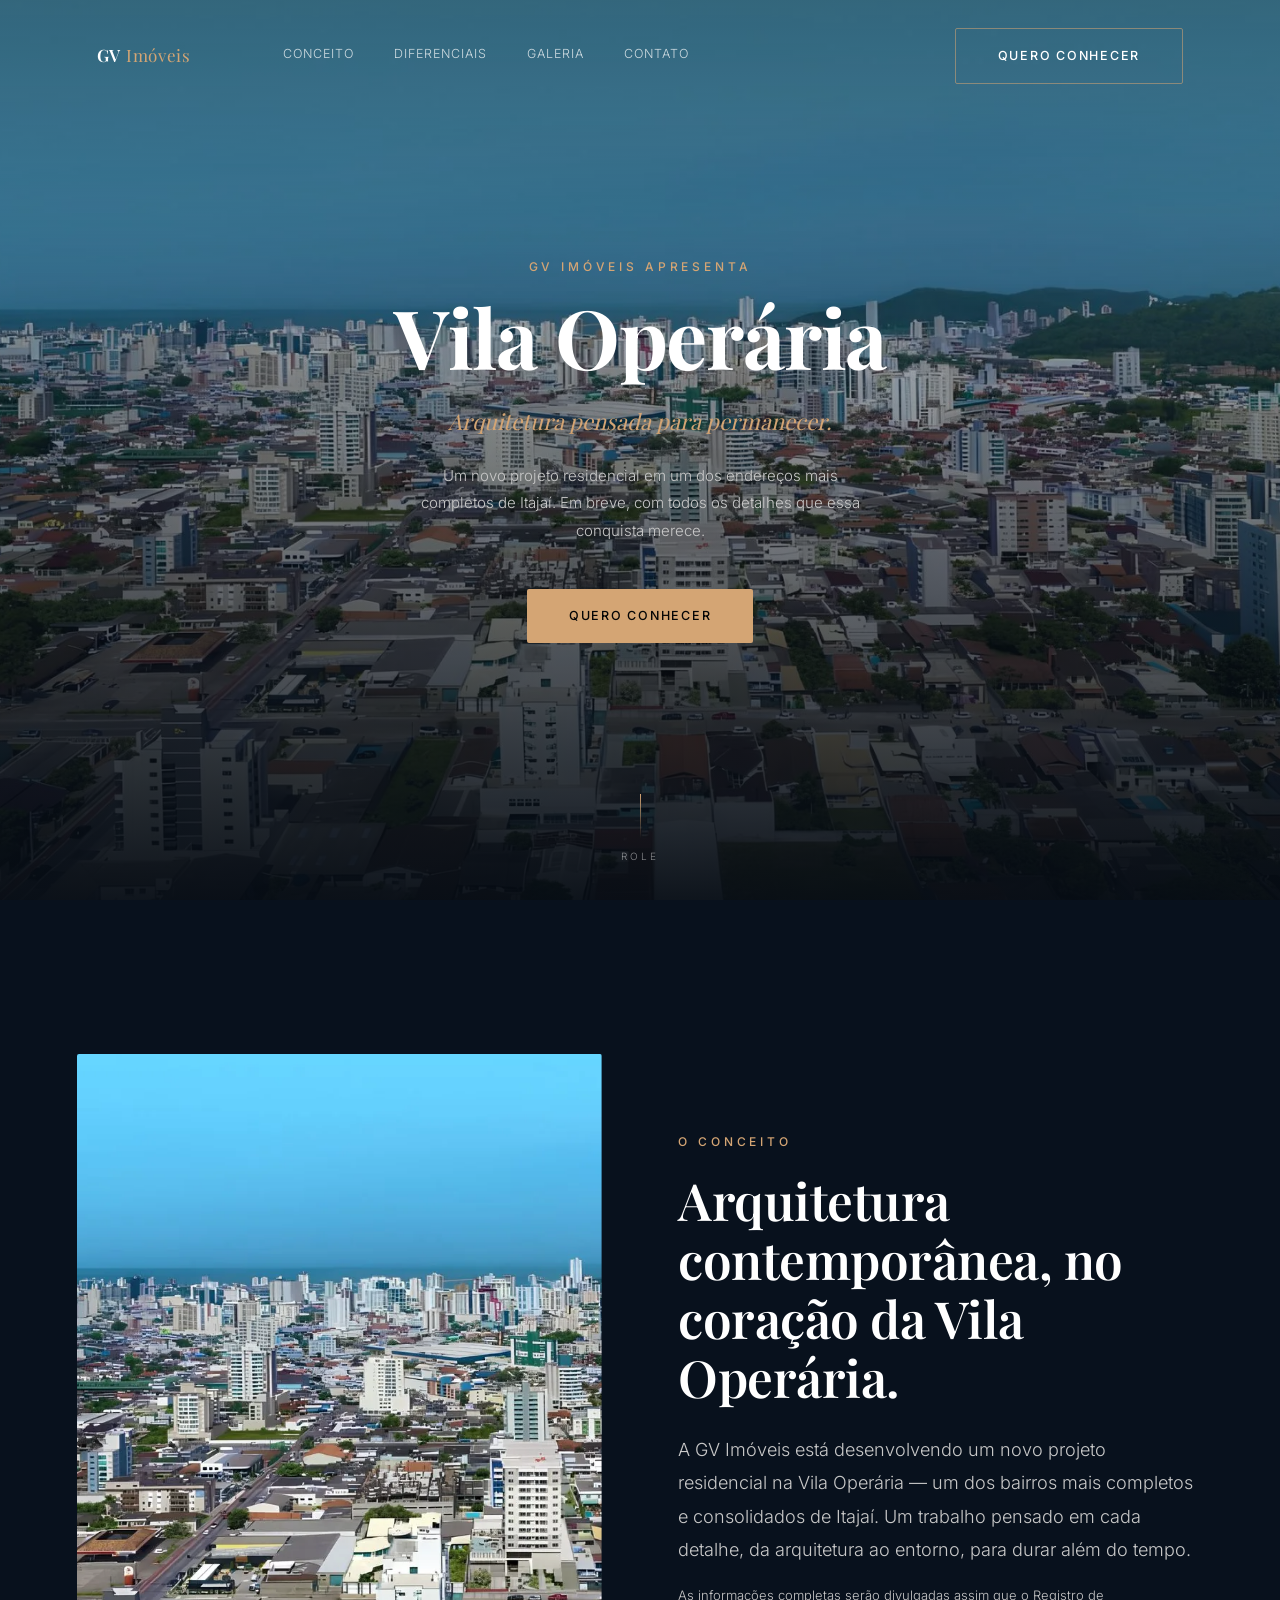
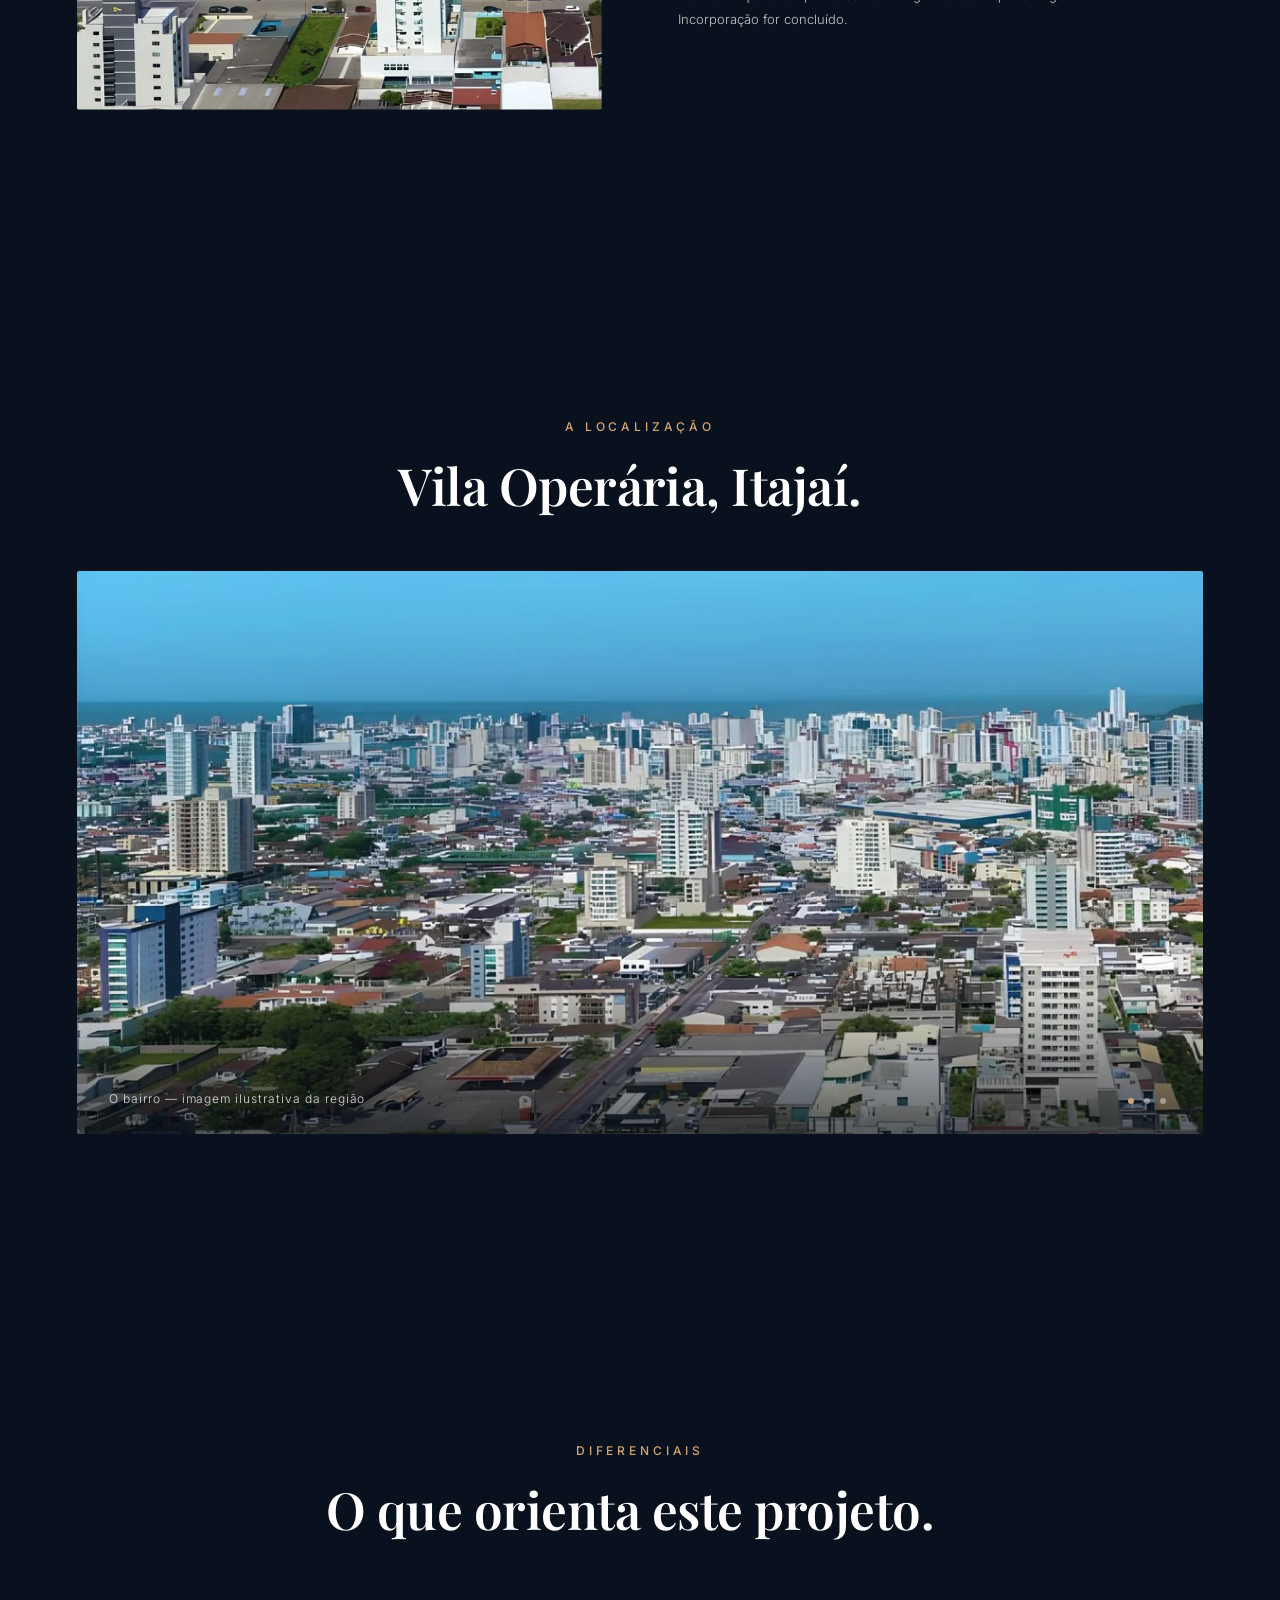
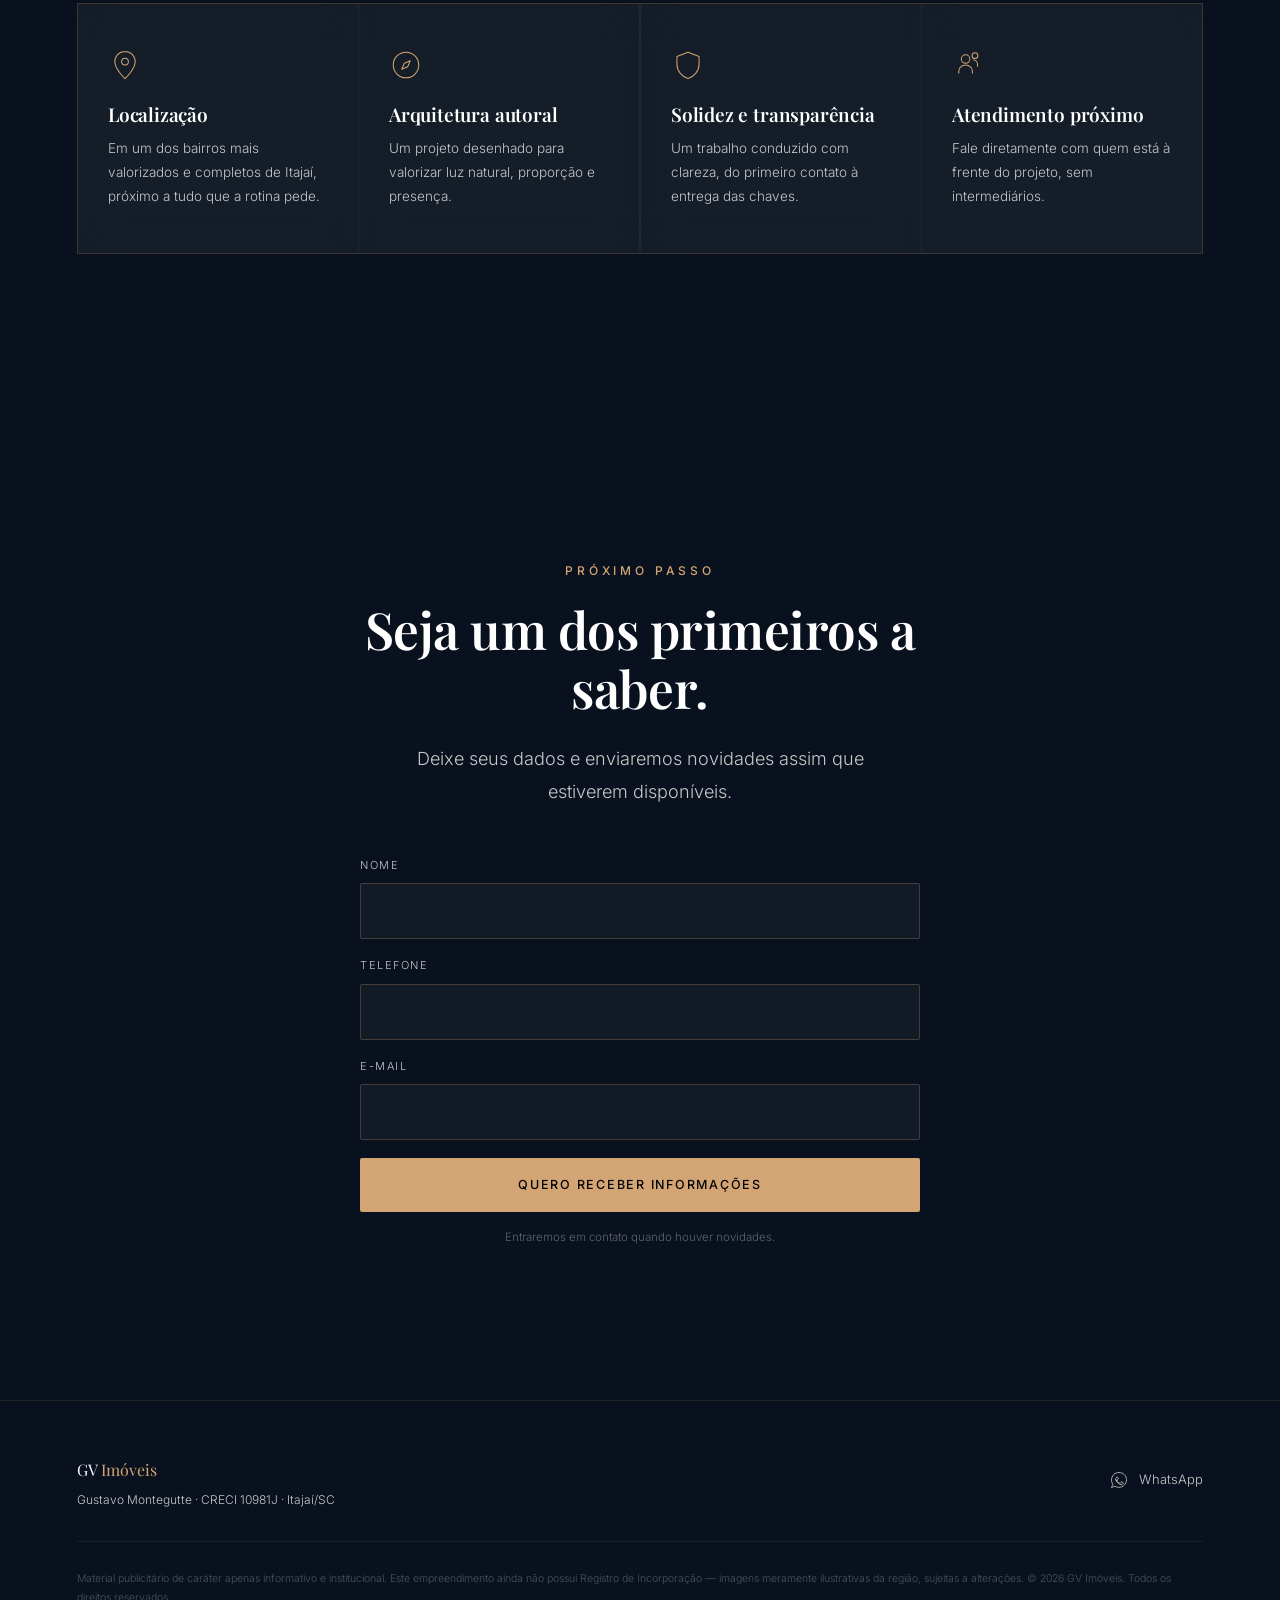
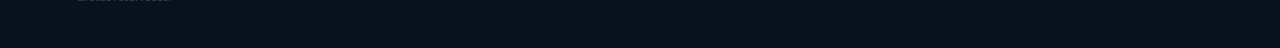
==== landing/index.html @ d23f69a8 "Add premium institutional landing page (landing/) Nova landing page de altíssimo padrão, separada da" ====
<!DOCTYPE html>
<html lang="pt-BR" class="no-js">
<head>
<meta charset="UTF-8">
<meta name="viewport" content="width=device-width, initial-scale=1.0">
<title>GV Imóveis — Vila Operária, Itajaí | Arquitetura Contemporânea</title>
<meta name="description" content="Um novo projeto residencial da GV Imóveis na Vila Operária, Itajaí. Arquitetura contemporânea pensada para durar. Cadastre-se para receber informações em primeira mão.">
<meta name="robots" content="index, follow">
<link rel="canonical" href="/">

<!-- Open Graph -->
<meta property="og:type" content="website">
<meta property="og:title" content="GV Imóveis — Vila Operária, Itajaí">
<meta property="og:description" content="Arquitetura contemporânea pensada para durar. Cadastre-se para receber informações em primeira mão sobre o novo projeto da GV Imóveis.">
<meta property="og:image" content="assets/images/og-cover.jpg">
<meta property="og:locale" content="pt_BR">

<!-- Twitter -->
<meta name="twitter:card" content="summary_large_image">
<meta name="twitter:title" content="GV Imóveis — Vila Operária, Itajaí">
<meta name="twitter:description" content="Arquitetura contemporânea pensada para durar.">
<meta name="twitter:image" content="assets/images/og-cover.jpg">

<!-- Favicon -->
<link rel="icon" type="image/svg+xml" href="assets/icons/favicon.svg">
<link rel="icon" type="image/png" sizes="192x192" href="assets/icons/favicon-192.png">
<link rel="apple-touch-icon" href="assets/icons/apple-touch-icon.png">
<meta name="theme-color" content="#08111D">

<!-- Preload critical assets -->
<link rel="preload" href="assets/fonts/inter-var.woff2" as="font" type="font/woff2" crossorigin>
<link rel="preload" href="assets/fonts/playfair-var.woff2" as="font" type="font/woff2" crossorigin>
<link rel="preload" href="assets/images/hero.webp" as="image">

<!-- Styles -->
<link rel="stylesheet" href="css/style.css">
<link rel="stylesheet" href="css/animations.css">
<link rel="stylesheet" href="css/responsive.css">
<link rel="stylesheet" href="js/vendor/swiper-bundle.min.css">

<!-- Schema.org -->
<script type="application/ld+json">
{
  "@context": "https://schema.org",
  "@type": "RealEstateAgent",
  "name": "GV Imóveis",
  "founder": { "@type": "Person", "name": "Gustavo Montegutte" },
  "areaServed": { "@type": "City", "name": "Itajaí" },
  "address": { "@type": "PostalAddress", "addressLocality": "Itajaí", "addressRegion": "SC", "addressCountry": "BR" }
}
</script>

<script>document.documentElement.classList.remove('no-js');document.documentElement.classList.add('js');</script>
</head>
<body>

<a href="#main" class="skip-link">Pular para o conteúdo</a>

<!-- CUSTOM CURSOR -->
<div class="cursor" aria-hidden="true">
  <div class="cursor-dot"></div>
  <div class="cursor-ring"></div>
</div>

<!-- PRELOADER -->
<div class="preloader" id="preloader" aria-hidden="true">
  <span class="preloader-mark">GV</span>
</div>

<!-- NAVBAR -->
<header class="navbar" id="navbar">
  <div class="navbar-inner">
    <a href="#" class="navbar-logo" aria-label="GV Imóveis — início">GV <span>Imóveis</span></a>

    <nav class="navbar-nav" aria-label="Navegação principal">
      <a href="#conceito">Conceito</a>
      <a href="#diferenciais">Diferenciais</a>
      <a href="#galeria">Galeria</a>
      <a href="#contato">Contato</a>
    </nav>

    <a href="#contato" class="btn btn-ghost navbar-cta">Quero conhecer</a>

    <button class="navbar-burger" id="navbarBurger" aria-label="Abrir menu" aria-expanded="false" aria-controls="mobileMenu">
      <span></span><span></span>
    </button>
  </div>
</header>

<!-- MOBILE MENU -->
<div class="mobile-menu" id="mobileMenu">
  <nav aria-label="Navegação mobile">
    <a href="#conceito">Conceito</a>
    <a href="#diferenciais">Diferenciais</a>
    <a href="#galeria">Galeria</a>
    <a href="#contato">Contato</a>
  </nav>
  <a href="#contato" class="btn btn-gold">Quero conhecer</a>
</div>

<main id="main">

  <!-- HERO -->
  <section class="hero" id="hero">
    <div class="hero-media">
      <picture>
        <source srcset="assets/images/hero.webp" type="image/webp">
        <img src="assets/images/hero.jpg" alt="Vista aérea da Vila Operária, Itajaí, ao entardecer" class="hero-img" fetchpriority="high">
      </picture>
      <div class="hero-overlay"></div>
      <div class="hero-glow" id="heroGlow"></div>
    </div>

    <div class="hero-content">
      <p class="eyebrow reveal-fade" data-delay="0">GV Imóveis apresenta</p>
      <h1 class="hero-title" id="heroTitle">Vila Operária</h1>
      <p class="hero-tagline reveal-fade" data-delay="0.1">Arquitetura pensada para permanecer.</p>
      <p class="hero-desc reveal-fade" data-delay="0.2">Um novo projeto residencial em um dos endereços mais completos de Itajaí. Em breve, com todos os detalhes que essa conquista merece.</p>
      <a href="#contato" class="btn btn-gold reveal-fade" data-delay="0.3">
        <span>Quero conhecer</span>
      </a>
    </div>

    <div class="scroll-indicator" aria-hidden="true">
      <span class="scroll-line"></span>
      <span class="scroll-text">Role</span>
    </div>
  </section>

  <!-- CONCEITO -->
  <section class="concept" id="conceito">
    <div class="concept-media reveal-image">
      <picture>
        <source srcset="assets/images/concept.webp" type="image/webp">
        <img src="assets/images/concept.jpg" alt="Detalhe arquitetônico do entorno da Vila Operária" loading="lazy" width="960" height="918">
      </picture>
    </div>

    <div class="concept-text">
      <p class="eyebrow reveal-up">O conceito</p>
      <h2 class="split-reveal reveal-up">Arquitetura contemporânea, no coração da Vila Operária.</h2>
      <p class="body-lg reveal-up">A GV Imóveis está desenvolvendo um novo projeto residencial na Vila Operária — um dos bairros mais completos e consolidados de Itajaí. Um trabalho pensado em cada detalhe, da arquitetura ao entorno, para durar além do tempo.</p>
      <p class="body-sm text-secondary reveal-up">As informações completas serão divulgadas assim que o Registro de Incorporação for concluído.</p>
    </div>
  </section>

  <!-- GALERIA CINEMATOGRÁFICA -->
  <section class="gallery" id="galeria">
    <div class="gallery-header">
      <p class="eyebrow reveal-up">A localização</p>
      <h2 class="reveal-up">Vila Operária, Itajaí.</h2>
    </div>

    <div class="swiper gallery-swiper reveal-image">
      <div class="swiper-wrapper">
        <div class="swiper-slide">
          <picture>
            <source srcset="assets/images/gallery-1.webp" type="image/webp">
            <img src="assets/images/gallery-1.jpg" alt="Panorama da Vila Operária, Itajaí" loading="lazy">
          </picture>
          <span class="gallery-caption">O bairro — imagem ilustrativa da região</span>
        </div>
        <div class="swiper-slide">
          <picture>
            <source srcset="assets/images/gallery-2.webp" type="image/webp">
            <img src="assets/images/gallery-2.jpg" alt="Perfil urbano próximo à Vila Operária" loading="lazy">
          </picture>
          <span class="gallery-caption">O horizonte — imagem ilustrativa da região</span>
        </div>
        <div class="swiper-slide">
          <picture>
            <source srcset="assets/images/gallery-3.webp" type="image/webp">
            <img src="assets/images/gallery-3.jpg" alt="Entorno urbano da Vila Operária, Itajaí" loading="lazy">
          </picture>
          <span class="gallery-caption">O entorno — imagem ilustrativa da região</span>
        </div>
      </div>
      <div class="swiper-pagination"></div>
    </div>
  </section>

  <!-- DIFERENCIAIS -->
  <section class="differentials" id="diferenciais">
    <div class="differentials-header">
      <p class="eyebrow reveal-up">Diferenciais</p>
      <h2 class="reveal-up">O que orienta este projeto.</h2>
    </div>

    <div class="glass-grid">
      <article class="glass-card reveal-up" data-delay="0">
        <span class="glass-icon" aria-hidden="true">
          <svg viewBox="0 0 40 40" fill="none"><path d="M20 4c-6.6 0-12 5.4-12 12 0 9 12 20 12 20s12-11 12-20c0-6.6-5.4-12-12-12Z" stroke="currentColor" stroke-width="1.2"/><circle cx="20" cy="16" r="4" stroke="currentColor" stroke-width="1.2"/></svg>
        </span>
        <h3>Localização</h3>
        <p>Em um dos bairros mais valorizados e completos de Itajaí, próximo a tudo que a rotina pede.</p>
      </article>

      <article class="glass-card reveal-up" data-delay="0.1">
        <span class="glass-icon" aria-hidden="true">
          <svg viewBox="0 0 40 40" fill="none"><circle cx="20" cy="20" r="15" stroke="currentColor" stroke-width="1.2"/><path d="M25 15l-7 3-3 7 7-3 3-7Z" stroke="currentColor" stroke-width="1.2" stroke-linejoin="round"/></svg>
        </span>
        <h3>Arquitetura autoral</h3>
        <p>Um projeto desenhado para valorizar luz natural, proporção e presença.</p>
      </article>

      <article class="glass-card reveal-up" data-delay="0.2">
        <span class="glass-icon" aria-hidden="true">
          <svg viewBox="0 0 40 40" fill="none"><path d="M20 5l13 5v9c0 8-5.6 14.6-13 17-7.4-2.4-13-9-13-17v-9l13-5Z" stroke="currentColor" stroke-width="1.2" stroke-linejoin="round"/></svg>
        </span>
        <h3>Solidez e transparência</h3>
        <p>Um trabalho conduzido com clareza, do primeiro contato à entrega das chaves.</p>
      </article>

      <article class="glass-card reveal-up" data-delay="0.3">
        <span class="glass-icon" aria-hidden="true">
          <svg viewBox="0 0 40 40" fill="none"><path d="M8 30v-3c0-4 4-7 8-7s8 3 8 7v3" stroke="currentColor" stroke-width="1.2"/><circle cx="16" cy="13" r="5" stroke="currentColor" stroke-width="1.2"/><path d="M25 14c2.2 0 5 1.8 5 5.5V22" stroke="currentColor" stroke-width="1.2"/><circle cx="27" cy="9" r="3.4" stroke="currentColor" stroke-width="1.2"/></svg>
        </span>
        <h3>Atendimento próximo</h3>
        <p>Fale diretamente com quem está à frente do projeto, sem intermediários.</p>
      </article>
    </div>
  </section>

  <!-- CONTATO / FORM -->
  <section class="contact" id="contato">
    <div class="contact-inner">
      <p class="eyebrow reveal-up">Próximo passo</p>
      <h2 class="reveal-up">Seja um dos primeiros a saber.</h2>
      <p class="body-lg text-secondary reveal-up">Deixe seus dados e enviaremos novidades assim que estiverem disponíveis.</p>

      <form class="contact-form reveal-up" id="leadForm" novalidate>
        <div class="field">
          <label for="fieldNome">Nome</label>
          <input type="text" id="fieldNome" name="nome" autocomplete="name" required>
          <span class="field-error">Informe seu nome.</span>
        </div>
        <div class="field">
          <label for="fieldTelefone">Telefone</label>
          <input type="tel" id="fieldTelefone" name="telefone" autocomplete="tel" inputmode="tel" required maxlength="16">
          <span class="field-error">Informe um telefone válido com DDD.</span>
        </div>
        <div class="field">
          <label for="fieldEmail">E-mail</label>
          <input type="email" id="fieldEmail" name="email" autocomplete="email" required>
          <span class="field-error">Informe um e-mail válido.</span>
        </div>

        <button type="submit" class="btn btn-gold btn-block" id="formSubmit">
          <span>Quero receber informações</span>
        </button>
        <p class="form-note">Entraremos em contato quando houver novidades.</p>
      </form>

      <div class="contact-success" id="contactSuccess" role="status">
        <span class="success-mark" aria-hidden="true">
          <svg viewBox="0 0 24 24" fill="none"><path d="M5 12.5l4.5 4.5L19 7" stroke="currentColor" stroke-width="1.6" stroke-linecap="round" stroke-linejoin="round"/></svg>
        </span>
        <h3>Cadastro recebido.</h3>
        <p>Obrigado pelo interesse. Entraremos em contato quando houver novidades sobre o projeto.</p>
      </div>
    </div>
  </section>

</main>

<!-- FOOTER -->
<footer class="site-footer">
  <div class="footer-inner">
    <div class="footer-brand">
      <span class="footer-logo">GV <em>Imóveis</em></span>
      <p>Gustavo Montegutte · CRECI 10981J · Itajaí/SC</p>
    </div>

    <div class="footer-contact">
      <a href="https://wa.me/5547999380391?text=Ol%C3%A1!%20Gostaria%20de%20receber%20informa%C3%A7%C3%B5es%20sobre%20o%20novo%20projeto%20na%20Vila%20Oper%C3%A1ria." target="_blank" rel="noopener" aria-label="Falar no WhatsApp">
        <svg viewBox="0 0 32 32" fill="none" aria-hidden="true"><path d="M16 4C9.4 4 4 9.4 4 16c0 2.5.7 4.9 2 6.9L4 28l5.3-2c1.9 1.1 4.1 1.7 6.7 1.7 6.6 0 12-5.4 12-12S22.6 4 16 4Z" stroke="currentColor" stroke-width="1.3"/><path d="M11 15.3c1.3 2.7 3 4.4 5.7 5.7.9.4 1.9 0 2.4-.9l.4-.7c.2-.4.7-.5 1.1-.3l2 1c.4.2.6.7.4 1.1-.7 1.5-2.2 2.4-3.9 2.2-3.7-.4-8-4.7-8.4-8.4-.2-1.7.7-3.2 2.2-3.9.4-.2.9 0 1.1.4l1 2c.2.4.1.9-.3 1.1l-.7.4c-.9.5-1.3 1.5-.9 2.4Z" stroke="currentColor" stroke-width="1.3"/></svg>
        <span>WhatsApp</span>
      </a>
    </div>

    <p class="footer-legal">
      Material publicitário de caráter apenas informativo e institucional. Este empreendimento ainda não possui Registro de Incorporação — imagens meramente ilustrativas da região, sujeitas a alterações. &copy; <span id="footerYear"></span> GV Imóveis. Todos os direitos reservados.
    </p>
  </div>
</footer>

<!-- VENDOR SCRIPTS (self-hosted) -->
<script src="js/vendor/gsap.min.js"></script>
<script src="js/vendor/ScrollTrigger.min.js"></script>
<script src="js/vendor/lenis.min.js"></script>
<script src="js/vendor/swiper-bundle.min.js"></script>
<script src="js/vendor/split-type.min.js"></script>

<!-- APP SCRIPTS -->
<script src="js/scroll.js"></script>
<script src="js/slider.js"></script>
<script src="js/animations.js"></script>
<script src="js/app.js"></script>

</body>
</html>
---- landing/css/style.css ----
/* ==========================================================================
   GV IMÓVEIS — Vila Operária
   Core stylesheet: reset, tokens, layout, components
   ========================================================================== */

/* ---- Fonts (self-hosted, variable) ---- */
@font-face {
  font-family: 'Inter';
  src: url('../assets/fonts/inter-var.woff2') format('woff2-variations'), url('../assets/fonts/inter-var.woff2') format('woff2');
  font-weight: 300 700;
  font-style: normal;
  font-display: swap;
}
@font-face {
  font-family: 'Playfair Display';
  src: url('../assets/fonts/playfair-var.woff2') format('woff2-variations'), url('../assets/fonts/playfair-var.woff2') format('woff2');
  font-weight: 400 900;
  font-style: normal;
  font-display: swap;
}

/* ---- Reset ---- */
*, *::before, *::after { box-sizing: border-box; margin: 0; padding: 0; }
html { scroll-behavior: auto; } /* Lenis handles smoothing */
img, svg { display: block; max-width: 100%; }
a { color: inherit; text-decoration: none; }
button { font: inherit; color: inherit; background: none; border: none; cursor: pointer; }
input { font: inherit; color: inherit; }
ul { list-style: none; }

/* ---- Design tokens ---- */
:root{
  --bg: #08111D;
  --bg-elevated: #0D1A29;
  --blue: #40536C;
  --gold: #D4A574;
  --gold-soft: rgba(212,165,116,0.35);
  --white: #FFFFFF;
  --black: #050505;
  --gray-light: #F5F5F5;
  --text-secondary: #C8C8C8;

  --font-display: 'Playfair Display', 'Georgia', serif;
  --font-body: 'Inter', -apple-system, sans-serif;

  --container: 1240px;
  --gutter: clamp(24px, 6vw, 96px);

  --ease: cubic-bezier(.16,.84,.32,1);
  --ease-soft: cubic-bezier(.4,0,.2,1);
}

body{
  background: var(--bg);
  color: var(--white);
  font-family: var(--font-body);
  font-weight: 300;
  line-height: 1.6;
  -webkit-font-smoothing: antialiased;
  overflow-x: clip;
  cursor: none;
}
@media (pointer: coarse){
  body{ cursor: auto; }
}

::selection{ background: var(--gold); color: var(--black); }

:focus-visible{ outline: 2px solid var(--gold); outline-offset: 3px; }
.field input:focus-visible{ outline-offset: 0; }

.skip-link{
  position: fixed; top: -60px; left: 16px; z-index: 10001;
  background: var(--gold); color: var(--black); padding: 12px 20px;
  font-size: 13px; font-weight: 600; border-radius: 2px; transition: top .25s var(--ease);
}
.skip-link:focus{ top: 16px; }

/* ---- Typography ---- */
.eyebrow{
  font-family: var(--font-body);
  font-size: 12px;
  font-weight: 500;
  letter-spacing: 0.32em;
  text-transform: uppercase;
  color: var(--gold);
  margin-bottom: 20px;
}
h1, h2, h3{ font-family: var(--font-display); font-weight: 600; line-height: 1.15; letter-spacing: -0.01em; }
h2{ font-size: clamp(30px, 4vw, 52px); margin-bottom: 24px; max-width: 620px; }
h3{ font-size: 19px; font-weight: 600; margin-bottom: 10px; }
.body-lg{ font-size: clamp(15px, 1.6vw, 18px); font-weight: 300; color: var(--text-secondary); max-width: 520px; line-height: 1.85; margin-bottom: 18px; }
.body-sm{ font-size: 13px; line-height: 1.8; max-width: 480px; }
.text-secondary{ color: var(--text-secondary); }

/* ---- Section scaffolding ---- */
main > section{
  padding: clamp(90px, 12vw, 170px) var(--gutter);
  position: relative;
}
.section-header{ max-width: 640px; margin-bottom: 56px; }

/* ==========================================================================
   CURSOR
   ========================================================================== */
.cursor{ position: fixed; top: 0; left: 0; pointer-events: none; z-index: 9999; mix-blend-mode: difference; }
@media (pointer: coarse){ .cursor{ display: none; } }
.cursor-dot{
  position: fixed; top: 0; left: 0; width: 6px; height: 6px; margin: -3px;
  background: var(--white); border-radius: 50%; pointer-events: none;
  transform: translate(-100px, -100px);
}
.cursor-ring{
  position: fixed; top: 0; left: 0; width: 38px; height: 38px; margin: -19px;
  border: 1px solid var(--white); border-radius: 50%; pointer-events: none;
  transform: translate(-100px, -100px);
  transition: width .3s var(--ease-soft), height .3s var(--ease-soft), margin .3s var(--ease-soft), opacity .3s;
}
.cursor-ring.is-active{ width: 64px; height: 64px; margin: -32px; opacity: 0.6; }

/* ==========================================================================
   PRELOADER
   ========================================================================== */
.preloader{
  position: fixed; inset: 0; z-index: 10000; background: var(--bg);
  display: flex; align-items: center; justify-content: center;
}
.preloader-mark{
  font-family: var(--font-display); font-size: 15px; letter-spacing: 0.5em;
  color: var(--gold); padding-left: 0.5em;
}

/* ==========================================================================
   NAVBAR
   ========================================================================== */
.navbar{
  position: fixed; top: 0; left: 0; right: 0; z-index: 500;
  padding: 28px 0; transition: padding .4s var(--ease), background .4s var(--ease), border-color .4s var(--ease);
  border-bottom: 1px solid transparent;
}
.navbar.is-scrolled{
  padding: 16px 0; background: rgba(8,17,29,0.82); backdrop-filter: blur(16px); -webkit-backdrop-filter: blur(16px);
  border-bottom-color: var(--gold-soft);
}
.navbar-inner{
  max-width: var(--container); margin: 0 auto; padding: 0 var(--gutter);
  display: flex; align-items: center; justify-content: space-between; gap: 32px;
}
.navbar-logo{
  font-family: var(--font-display); font-size: 17px; letter-spacing: 0.04em; color: var(--white); font-weight: 600;
}
.navbar-logo span{ color: var(--gold); font-weight: 400; }
.navbar-nav{ display: flex; gap: 40px; margin-right: auto; margin-left: 60px; }
.navbar-nav a{
  font-size: 12.5px; letter-spacing: 0.08em; text-transform: uppercase; color: rgba(255,255,255,0.75);
  position: relative; padding-bottom: 4px; transition: color .3s;
}
.navbar-nav a::after{
  content: ''; position: absolute; left: 0; right: 100%; bottom: 0; height: 1px; background: var(--gold);
  transition: right .35s var(--ease);
}
.navbar-nav a:hover{ color: var(--white); }
.navbar-nav a:hover::after{ right: 0; }
.navbar-cta{ flex-shrink: 0; }
.navbar-burger{ display: none; }

/* ==========================================================================
   MOBILE MENU
   ========================================================================== */
.mobile-menu{
  position: fixed; inset: 0; z-index: 490; background: rgba(8,17,29,0.98); backdrop-filter: blur(20px);
  display: flex; flex-direction: column; align-items: center; justify-content: center; gap: 44px;
  opacity: 0; pointer-events: none; transition: opacity .45s var(--ease);
}
.mobile-menu.is-open{ opacity: 1; pointer-events: auto; }
.mobile-menu nav{ display: flex; flex-direction: column; align-items: center; gap: 28px; }
.mobile-menu nav a{ font-family: var(--font-display); font-size: 26px; }

/* ==========================================================================
   BUTTONS
   ========================================================================== */
.btn{
  position: relative; display: inline-flex; align-items: center; justify-content: center;
  padding: 17px 42px; font-size: 12.5px; font-weight: 500; letter-spacing: 0.14em; text-transform: uppercase;
  border-radius: 2px; overflow: hidden; isolation: isolate;
}
.btn span{ position: relative; z-index: 2; }
.btn-gold{ background: var(--gold); color: var(--black); }
.btn-gold::before{
  content: ''; position: absolute; inset: 0; z-index: 1;
  background: linear-gradient(115deg, transparent 20%, rgba(255,255,255,0.55) 50%, transparent 80%);
  transform: translateX(-120%); transition: transform .7s var(--ease);
}
.btn-gold:hover::before{ transform: translateX(120%); }
.btn-ghost{
  border: 1px solid rgba(212,165,116,0.55); color: var(--white); background: transparent;
  transition: border-color .3s, background .3s;
}
.btn-ghost:hover{ border-color: var(--gold); background: rgba(212,165,116,0.08); }
.btn-block{ width: 100%; }

/* ==========================================================================
   HERO
   ========================================================================== */
.hero{
  height: 100svh; min-height: 640px; position: relative; overflow: hidden;
  display: flex; flex-direction: column; align-items: center; justify-content: center;
  padding: 0 var(--gutter); text-align: center;
}
.hero-media{ position: absolute; inset: 0; z-index: 0; }
.hero-img{
  width: 100%; height: 100%; object-fit: cover; object-position: 55% 40%;
  transform: scale(1.06);
  animation: heroZoom 26s ease-in-out infinite alternate;
}
.hero-overlay{
  position: absolute; inset: 0;
  background:
    linear-gradient(180deg, rgba(5,10,17,0.55) 0%, rgba(6,12,20,0.35) 38%, rgba(6,12,20,0.75) 78%, rgba(6,12,20,0.96) 100%);
}
.hero-glow{
  position: absolute; width: 640px; height: 640px; border-radius: 50%; pointer-events: none;
  background: radial-gradient(circle, rgba(212,165,116,0.14) 0%, transparent 70%);
  left: var(--x, 50%); top: var(--y, 50%); transform: translate(-50%, -50%);
  transition: opacity .4s; opacity: 0;
}
.hero-content{ position: relative; z-index: 2; max-width: 900px; }
.hero-title{
  font-size: clamp(40px, 6.4vw, 92px); font-weight: 700; line-height: 1; letter-spacing: -0.015em;
  white-space: nowrap; margin-bottom: 26px; color: var(--white);
}
.hero-tagline{
  font-family: var(--font-display); font-style: italic; font-weight: 400;
  font-size: clamp(17px, 2vw, 22px); color: var(--gold); margin-bottom: 22px;
}
.hero-desc{
  font-size: 15px; color: var(--text-secondary); max-width: 460px; margin: 0 auto 44px;
  line-height: 1.85; font-weight: 300;
}
.scroll-indicator{
  position: absolute; bottom: 36px; left: 50%; transform: translateX(-50%); z-index: 2;
  display: flex; flex-direction: column; align-items: center; gap: 10px;
}
.scroll-line{ width: 1px; height: 44px; background: linear-gradient(to bottom, var(--gold), transparent); position: relative; overflow: hidden; }
.scroll-line::after{
  content: ''; position: absolute; top: -100%; left: 0; width: 100%; height: 50%; background: var(--white);
  animation: scrollDrop 2.2s ease-in-out infinite;
}
.scroll-text{ font-size: 10px; letter-spacing: 0.3em; text-transform: uppercase; color: rgba(255,255,255,0.5); }

/* ==========================================================================
   CONCEPT — split screen
   ========================================================================== */
.concept{
  display: grid; grid-template-columns: 1fr 1fr; align-items: center; gap: clamp(40px, 6vw, 100px);
}
.concept-media{ aspect-ratio: 4/5; overflow: hidden; border-radius: 2px; }
.concept-media img{ width: 100%; height: 100%; object-fit: cover; }
.concept-text h2{ margin-bottom: 26px; }

/* ==========================================================================
   GALLERY
   ========================================================================== */
.gallery-header{ max-width: 640px; margin: 0 auto 56px; text-align: center; }
.gallery-header .eyebrow{ margin-left: auto; margin-right: auto; }
.gallery-swiper{ max-width: var(--container); margin: 0 auto; border-radius: 2px; overflow: hidden; }
.gallery-swiper .swiper-slide{ position: relative; aspect-ratio: 16/8; }
.gallery-swiper img{ width: 100%; height: 100%; object-fit: cover; }
.gallery-swiper .swiper-slide::after{
  content: ''; position: absolute; inset: 0; background: linear-gradient(0deg, rgba(5,10,17,0.65) 0%, transparent 30%);
}
.gallery-caption{
  position: absolute; left: 32px; bottom: 26px; z-index: 2;
  font-size: 12px; letter-spacing: 0.08em; color: rgba(255,255,255,0.85);
}
.gallery-swiper .swiper-pagination{ bottom: 22px !important; right: 32px !important; left: auto !important; width: auto !important; }
.gallery-swiper .swiper-pagination-bullet{
  width: 6px; height: 6px; background: var(--white); opacity: 0.4; margin: 0 5px !important;
}
.gallery-swiper .swiper-pagination-bullet-active{ opacity: 1; background: var(--gold); }

/* ==========================================================================
   DIFFERENTIALS — glass cards
   ========================================================================== */
.differentials-header{ max-width: 640px; margin: 0 auto 64px; text-align: center; }
.differentials-header .eyebrow{ margin-left: auto; margin-right: auto; }
.glass-grid{
  max-width: var(--container); margin: 0 auto;
  display: grid; grid-template-columns: repeat(4, 1fr); gap: 1px;
  background: rgba(212,165,116,0.14);
  border: 1px solid rgba(212,165,116,0.14);
}
.glass-card{
  background: rgba(13,26,41,0.7); backdrop-filter: blur(18px); -webkit-backdrop-filter: blur(18px);
  padding: 44px 30px; transition: background .4s var(--ease), transform .5s var(--ease);
  transform-style: preserve-3d; will-change: transform;
}
.glass-card:hover{ background: rgba(20,36,54,0.85); }
.glass-icon{ display: inline-flex; color: var(--gold); width: 34px; height: 34px; margin-bottom: 22px; }
.glass-card p{ font-size: 13.5px; color: var(--text-secondary); line-height: 1.8; }

/* ==========================================================================
   CONTACT
   ========================================================================== */
.contact-inner{ max-width: 560px; margin: 0 auto; text-align: center; }
.contact-inner .eyebrow{ margin-left: auto; margin-right: auto; }
.contact-inner h2{ margin-left: auto; margin-right: auto; }
.contact-inner .body-lg{ margin-left: auto; margin-right: auto; margin-bottom: 48px; }

.contact-form{ text-align: left; }
.field{ margin-bottom: 18px; position: relative; }
.field label{
  display: block; font-size: 11px; letter-spacing: 0.14em; text-transform: uppercase;
  color: var(--text-secondary); margin-bottom: 9px;
}
.field input{
  width: 100%; background: rgba(255,255,255,0.04); border: 1px solid rgba(212,165,116,0.25);
  border-radius: 2px; padding: 15px 18px; font-size: 15px; color: var(--white); outline: none;
  transition: border-color .3s, background .3s;
}
.field input::placeholder{ color: rgba(255,255,255,0.25); }
.field input:focus{ border-color: var(--gold); background: rgba(255,255,255,0.06); }
.field-error{ display: none; font-size: 11px; color: #E08A8A; margin-top: 7px; }
.field.has-error input{ border-color: #E08A8A; }
.field.has-error .field-error{ display: block; }

.form-note{ font-size: 11.5px; color: rgba(255,255,255,0.35); margin-top: 16px; text-align: center; }

.contact-success{
  display: none; text-align: center; padding: 50px 30px; border: 1px solid rgba(212,165,116,0.3);
  background: rgba(212,165,116,0.05);
}
.contact-success.is-visible{ display: block; }
.success-mark{
  width: 52px; height: 52px; border-radius: 50%; border: 1px solid var(--gold); color: var(--gold);
  display: flex; align-items: center; justify-content: center; margin: 0 auto 20px;
}
.success-mark svg{ width: 22px; height: 22px; }
.contact-success p{ font-size: 14px; color: var(--text-secondary); max-width: 360px; margin: 8px auto 0; line-height: 1.8; }

/* ==========================================================================
   FOOTER
   ========================================================================== */
.site-footer{ border-top: 1px solid rgba(212,165,110,0.14); padding: 56px var(--gutter) 40px; }
.footer-inner{ max-width: var(--container); margin: 0 auto; display: flex; flex-wrap: wrap; align-items: center; justify-content: space-between; gap: 24px; }
.footer-brand .footer-logo{ font-family: var(--font-display); font-size: 16px; }
.footer-brand .footer-logo em{ font-style: normal; color: var(--gold); }
.footer-brand p{ font-size: 12px; color: var(--text-secondary); margin-top: 6px; }
.footer-contact a{
  display: inline-flex; align-items: center; gap: 10px; font-size: 13px; color: var(--text-secondary);
  transition: color .3s;
}
.footer-contact a svg{ width: 20px; height: 20px; }
.footer-contact a:hover{ color: var(--gold); }
.footer-legal{
  flex-basis: 100%; font-size: 10.5px; line-height: 1.8; color: rgba(255,255,255,0.28);
  padding-top: 28px; margin-top: 8px; border-top: 1px solid rgba(255,255,255,0.06);
}
---- landing/css/animations.css ----
/* ==========================================================================
   GV IMÓVEIS — Animations & motion utilities
   Baseline (CSS) states for reveal elements; GSAP drives the timeline.
   The .no-js fallback guarantees content is visible without JavaScript.
   ========================================================================== */

/* ---- Reveal baselines ---- */
.reveal-up{
  opacity: 0;
  transform: translateY(36px);
}
.reveal-fade{
  opacity: 0;
}
.reveal-image{
  opacity: 0;
  transform: scale(1.06);
  clip-path: inset(0% 0% 0% 0%);
}
.js .reveal-up,
.js .reveal-fade,
.js .reveal-image{
  transition: none; /* GSAP owns the transition once JS is active */
}

.no-js .reveal-up,
.no-js .reveal-fade,
.no-js .reveal-image{
  opacity: 1 !important;
  transform: none !important;
}

/* ---- Hero keyframes ---- */
@keyframes heroZoom{
  from{ transform: scale(1.0); }
  to{ transform: scale(1.14); }
}

@keyframes scrollDrop{
  0%{ top: -50%; }
  100%{ top: 100%; }
}

/* ---- Preloader ---- */
.preloader-mark{
  opacity: 0;
  animation: preloaderFade 1.4s var(--ease-soft) forwards;
}
@keyframes preloaderFade{
  0%{ opacity: 0; letter-spacing: 0.9em; }
  100%{ opacity: 1; letter-spacing: 0.5em; }
}
.preloader{
  transition: opacity .8s var(--ease-soft), visibility .8s var(--ease-soft);
  /* Safety net: force-hide even if a script error prevents app.js from running. */
  animation: preloaderForceHide 0.01s linear 4s forwards;
}
.preloader.is-hidden{ opacity: 0; visibility: hidden; pointer-events: none; }
.no-js .preloader{ display: none; }
@keyframes preloaderForceHide{ to{ opacity: 0; visibility: hidden; } }

/* ---- Glass card 3D tilt ---- */
.glass-card{ transition: background .4s var(--ease), transform .4s var(--ease-soft), box-shadow .4s var(--ease-soft); }
.glass-card:hover{
  box-shadow: 0 24px 48px -20px rgba(0,0,0,0.5);
}

/* ---- Buttons breathing (idle) ---- */
.btn-gold{
  animation: breathe 5s ease-in-out infinite;
}
@keyframes breathe{
  0%, 100%{ box-shadow: 0 0 0 0 rgba(212,165,116,0); }
  50%{ box-shadow: 0 0 26px 2px rgba(212,165,116,0.18); }
}

/* ---- Split-type line reveal ---- */
.split-line{
  overflow: hidden;
  display: block;
}

/* ---- Cursor hover states are toggled via JS (is-active class in style.css) ---- */

/* ---- Reduced motion ---- */
@media (prefers-reduced-motion: reduce){
  *, *::before, *::after{
    animation-duration: 0.001ms !important;
    animation-iteration-count: 1 !important;
    transition-duration: 0.001ms !important;
    scroll-behavior: auto !important;
  }
  .hero-img{ animation: none; transform: scale(1); }
}
---- landing/css/responsive.css ----
/* ==========================================================================
   GV IMÓVEIS — Responsive rules
   Desktop-first tokens already fluid via clamp(); breakpoints refine layout.
   ========================================================================== */

/* ---- Tablet / small desktop ---- */
@media (max-width: 1024px){
  .concept{ grid-template-columns: 1fr; }
  .concept-media{ aspect-ratio: 16/10; order: -1; }
  .glass-grid{ grid-template-columns: repeat(2, 1fr); }
  .navbar-nav{ gap: 26px; margin-left: 36px; }
}

/* ---- Mobile ---- */
@media (max-width: 760px){
  .navbar-nav,
  .navbar-cta{ display: none; }
  .navbar-burger{
    display: flex; flex-direction: column; justify-content: center; gap: 5px;
    width: 34px; height: 34px;
  }
  .navbar-burger span{
    display: block; width: 100%; height: 1px; background: var(--white); transition: transform .3s, opacity .3s;
  }
  .navbar-burger[aria-expanded="true"] span:first-child{ transform: translateY(3px) rotate(45deg); }
  .navbar-burger[aria-expanded="true"] span:last-child{ transform: translateY(-3px) rotate(-45deg); }

  .hero-title{ font-size: clamp(44px, 14vw, 64px); white-space: normal; }
  .hero-desc{ font-size: 14px; }

  main > section{ padding-left: 22px; padding-right: 22px; }

  .glass-grid{ grid-template-columns: 1fr; }
  .glass-card{ padding: 34px 26px; }

  .gallery-swiper .swiper-slide{ aspect-ratio: 4/5; }
  .gallery-caption{ left: 20px; bottom: 18px; }

  .footer-inner{ flex-direction: column; align-items: flex-start; }

  .cursor{ display: none; }
  body{ cursor: auto; }
}

/* ---- Small mobile ---- */
@media (max-width: 420px){
  .btn{ padding: 15px 30px; font-size: 11.5px; }
  h2{ font-size: clamp(26px, 8vw, 36px); }
}
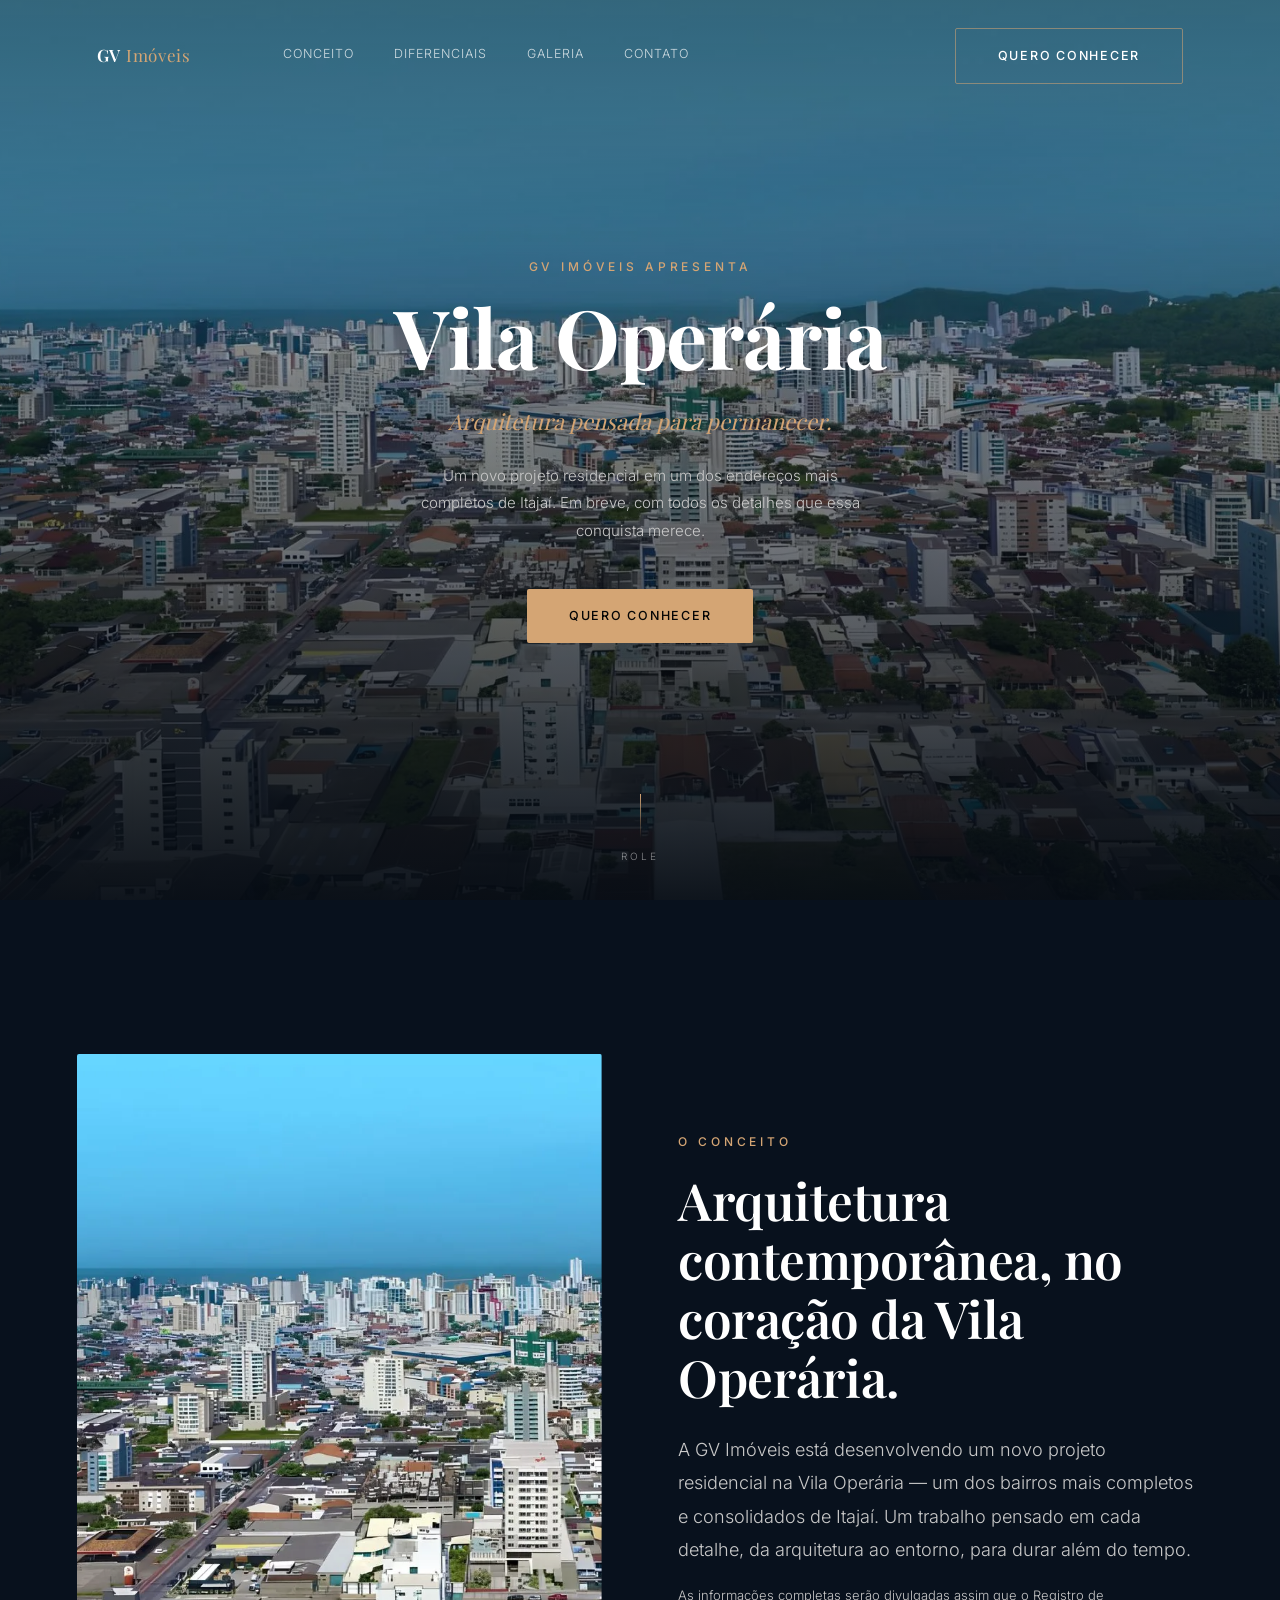
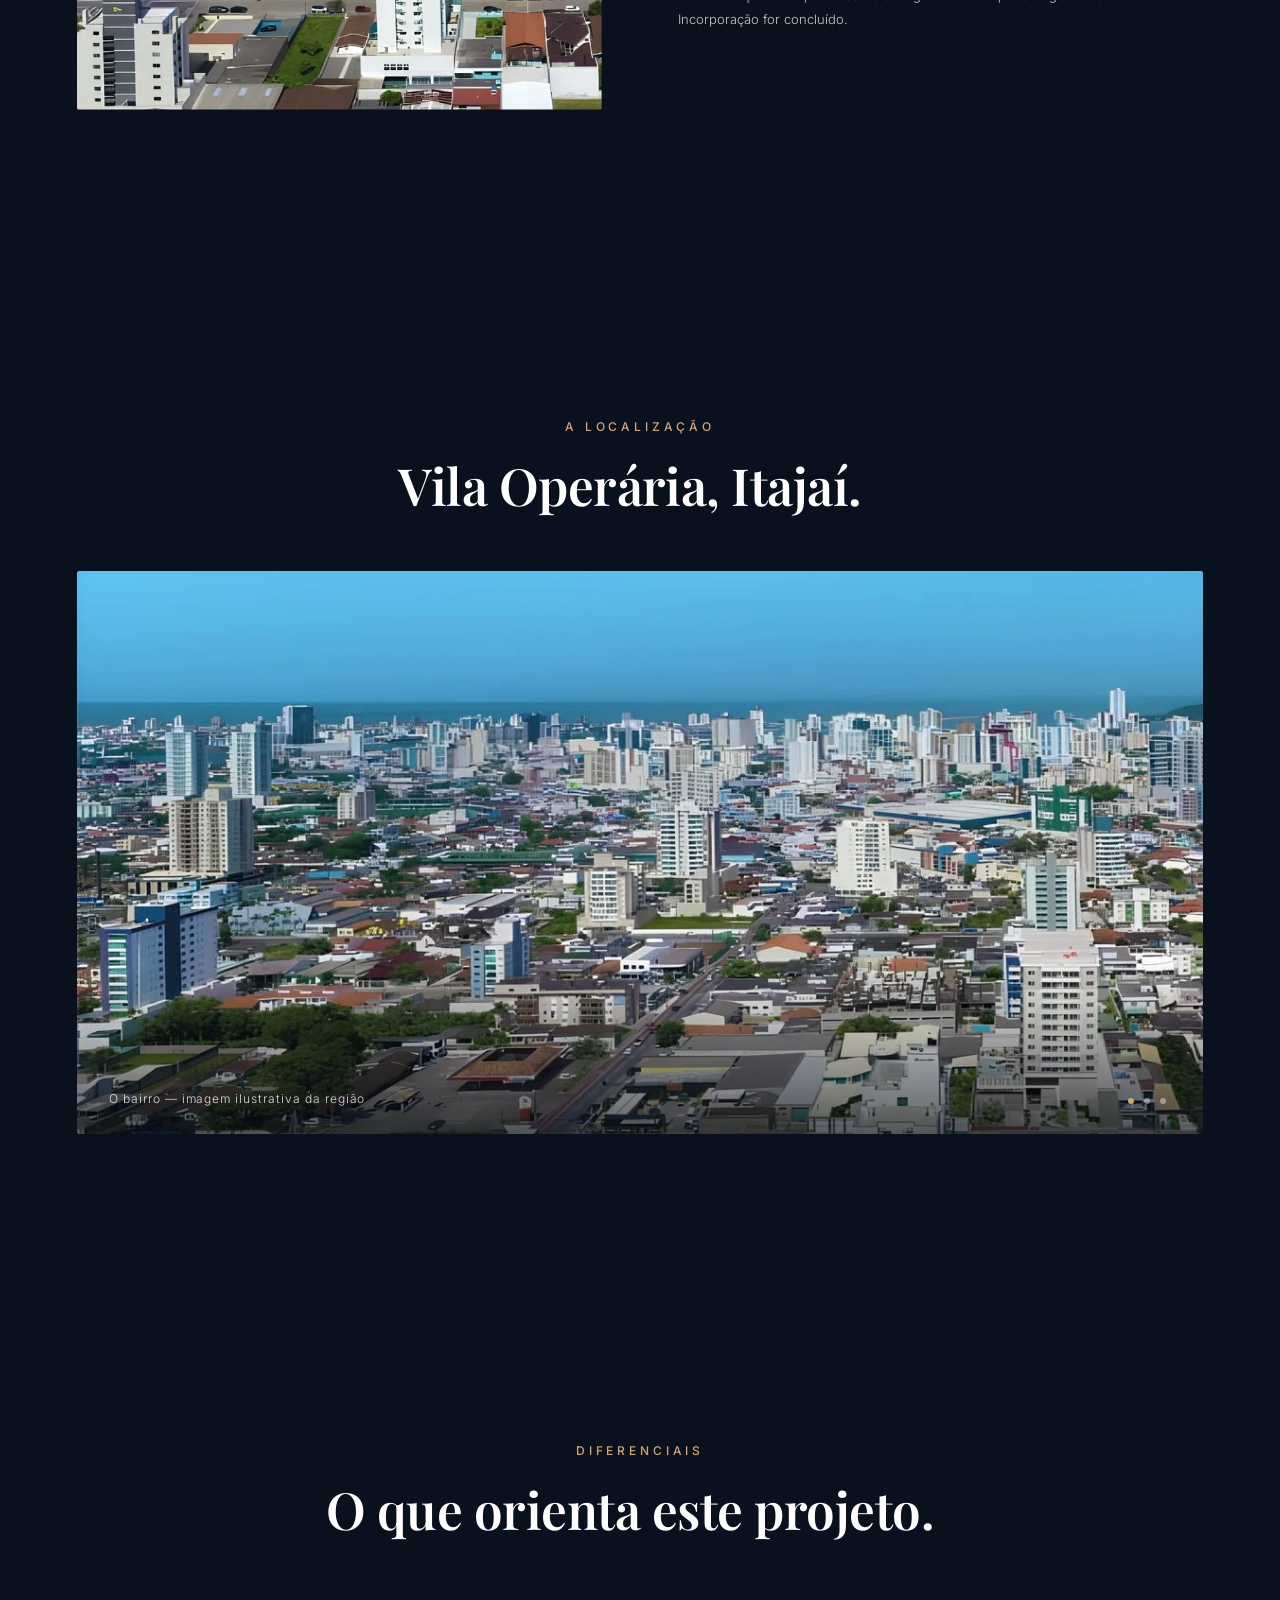
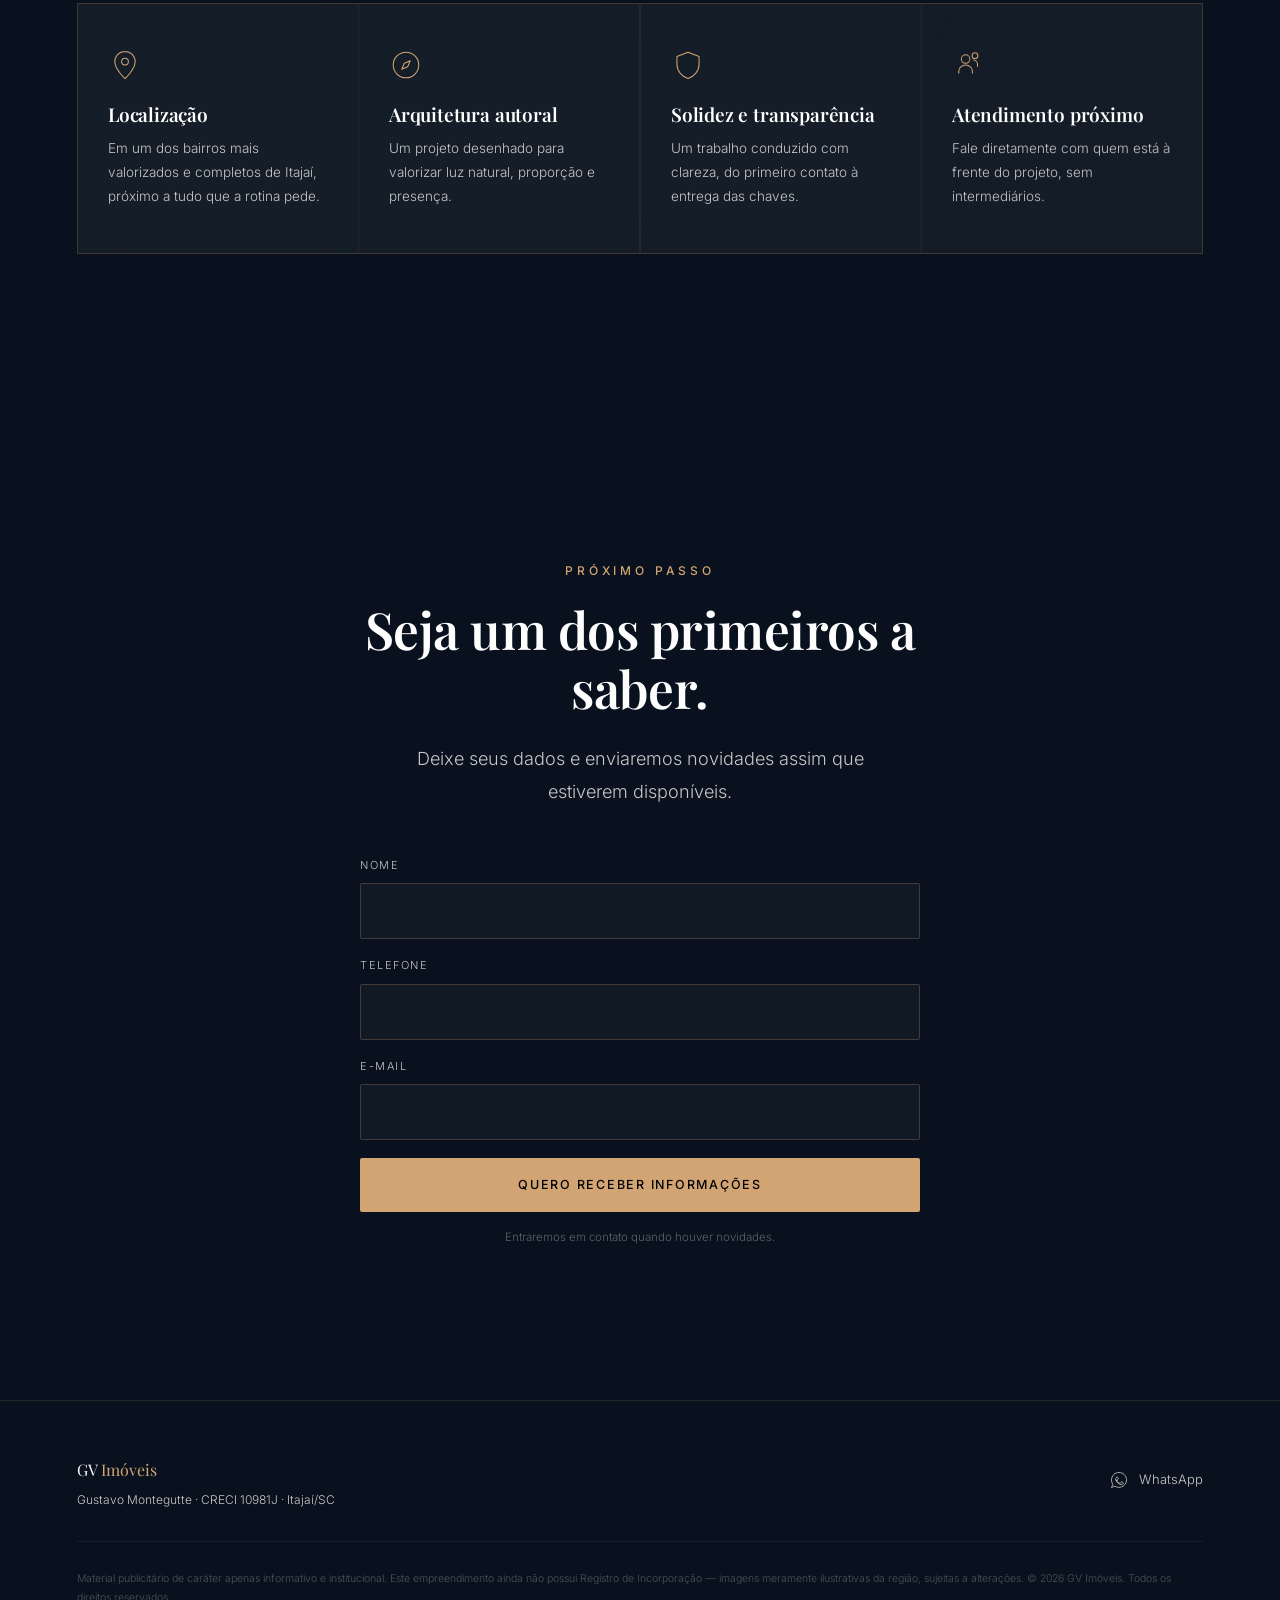
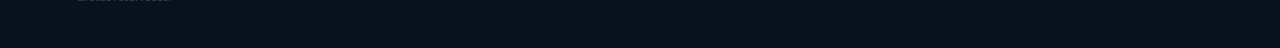
==== commit 8965d749: "Wire contact form to WhatsApp on the premium landing page Ao enviar o formulário, abre o WhatsApp co" ====
--- a/landing/index.html
+++ b/landing/index.html
@@ -256,7 +256,7 @@
           <svg viewBox="0 0 24 24" fill="none"><path d="M5 12.5l4.5 4.5L19 7" stroke="currentColor" stroke-width="1.6" stroke-linecap="round" stroke-linejoin="round"/></svg>
         </span>
         <h3>Cadastro recebido.</h3>
-        <p>Obrigado pelo interesse. Entraremos em contato quando houver novidades sobre o projeto.</p>
+        <p>Abrimos o WhatsApp com sua mensagem. Se não abriu automaticamente, <a href="#" class="success-wa-fallback" style="color:var(--gold)">clique aqui</a>.</p>
       </div>
     </div>
   </section>
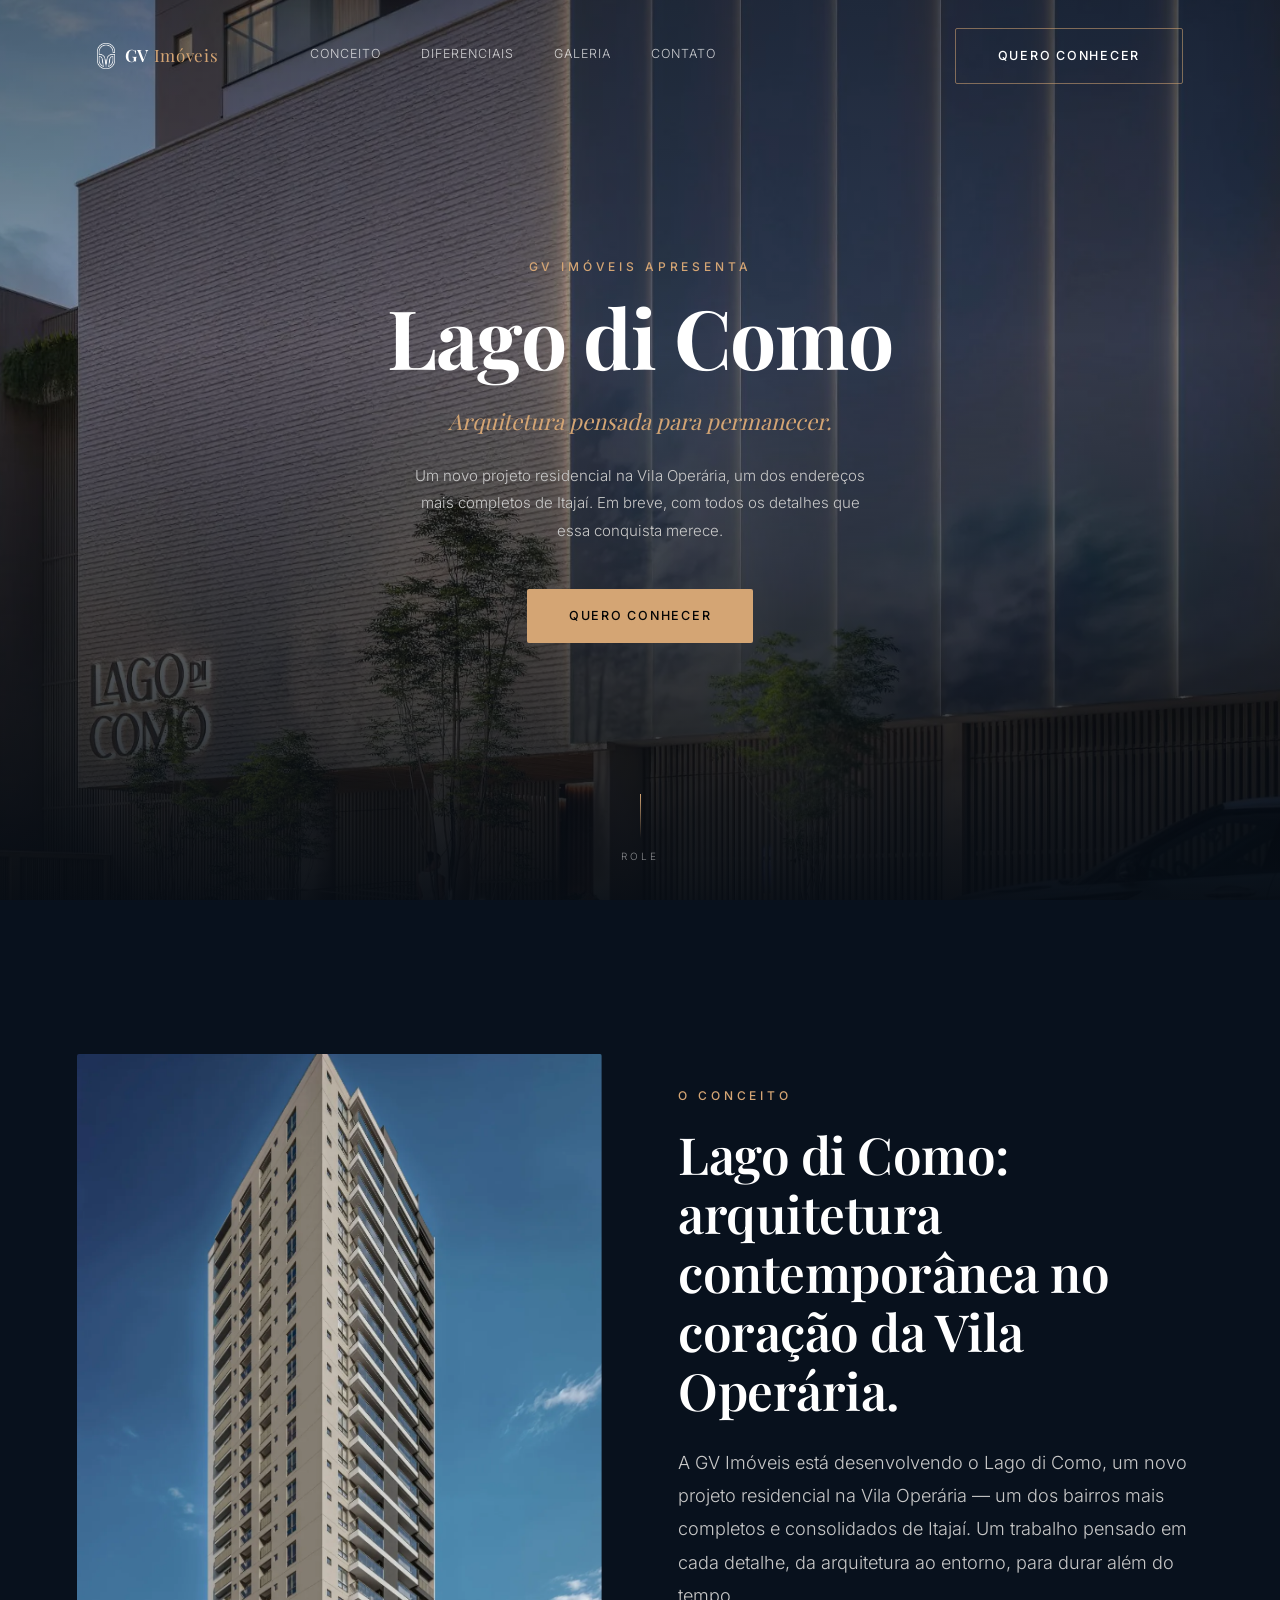
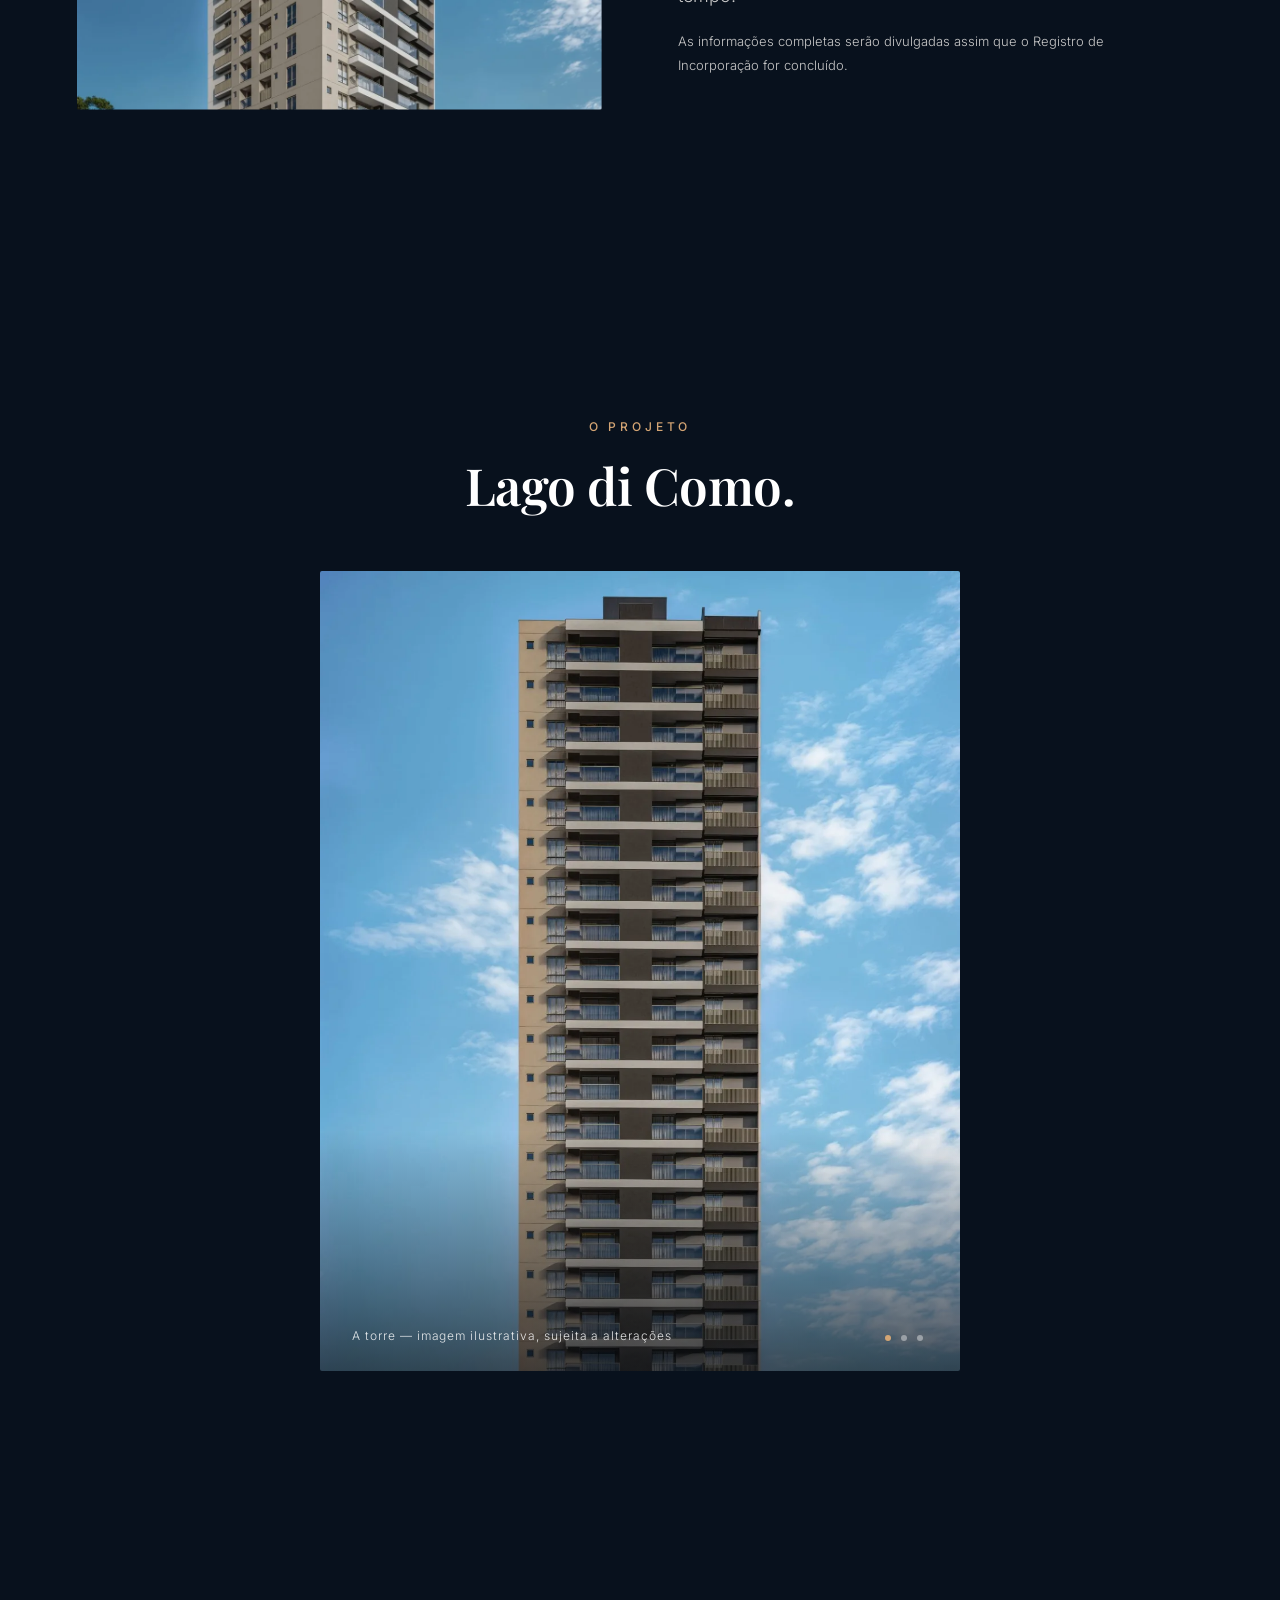
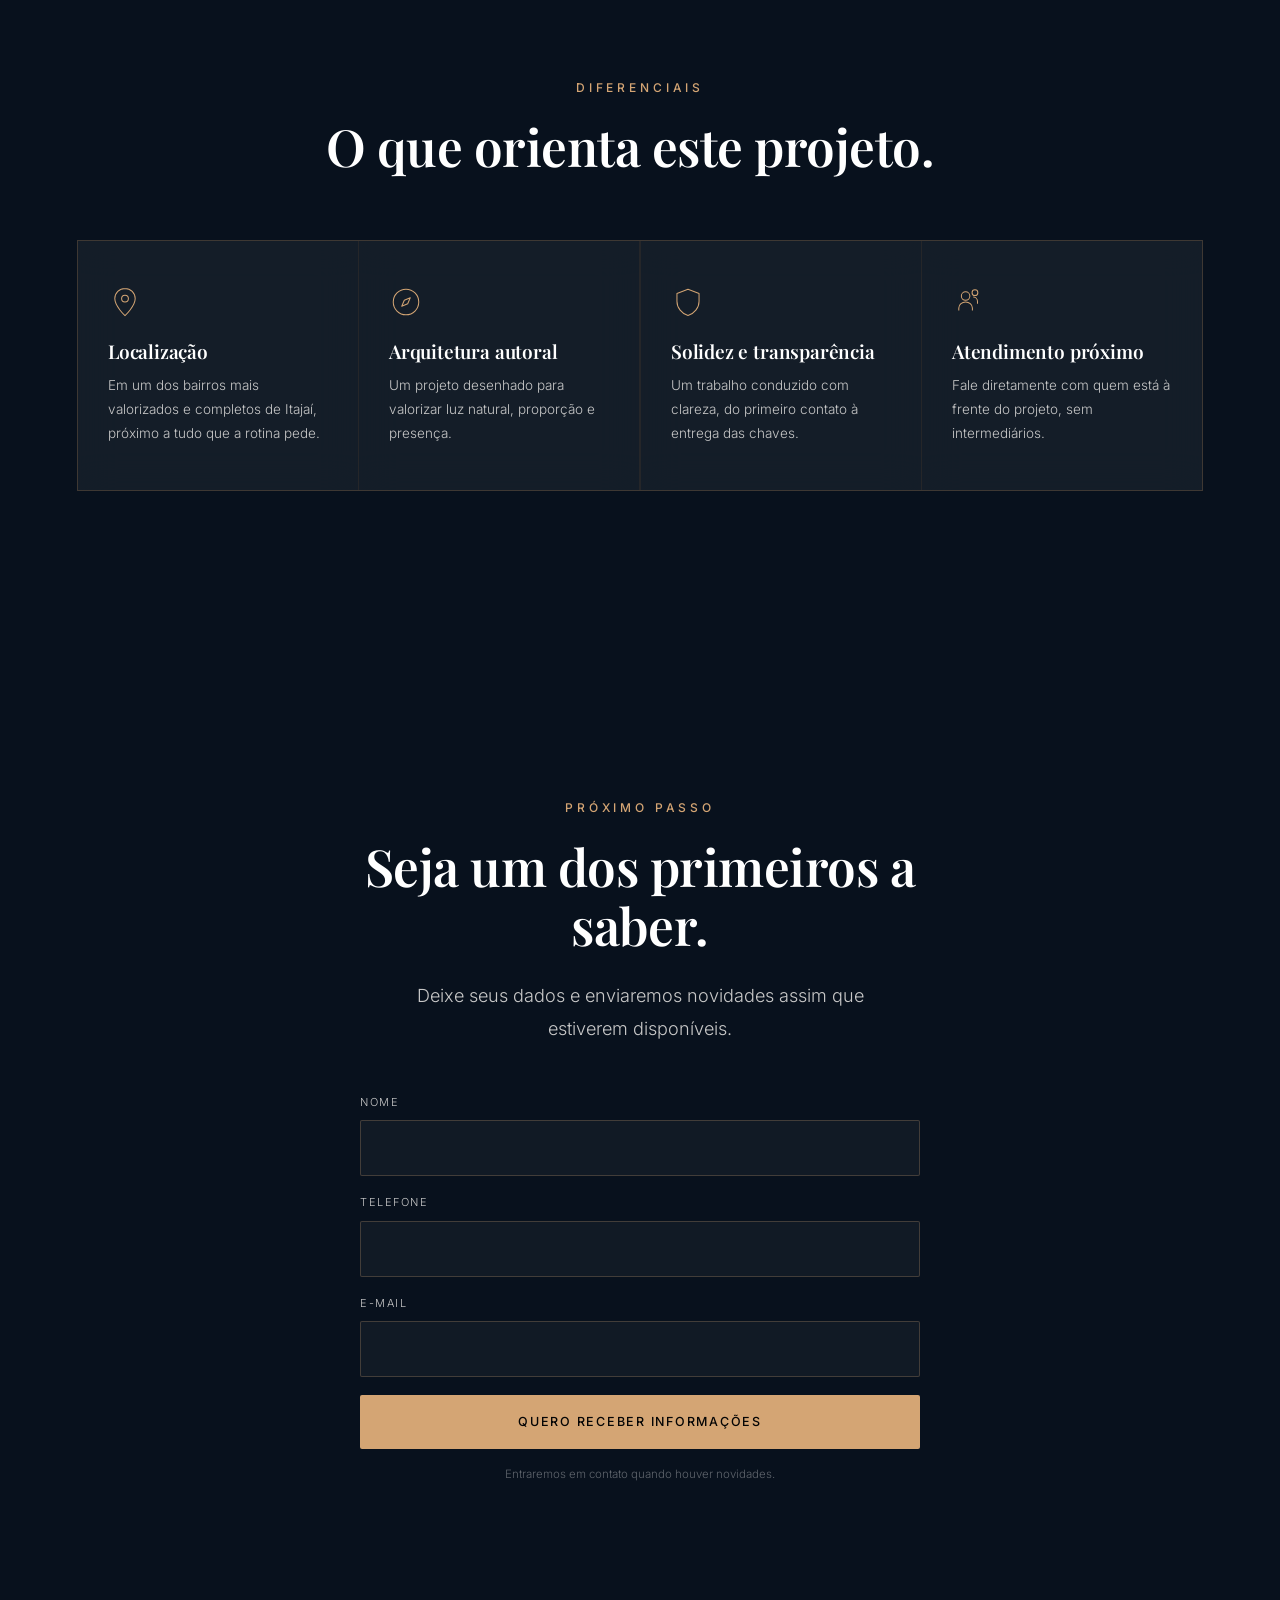
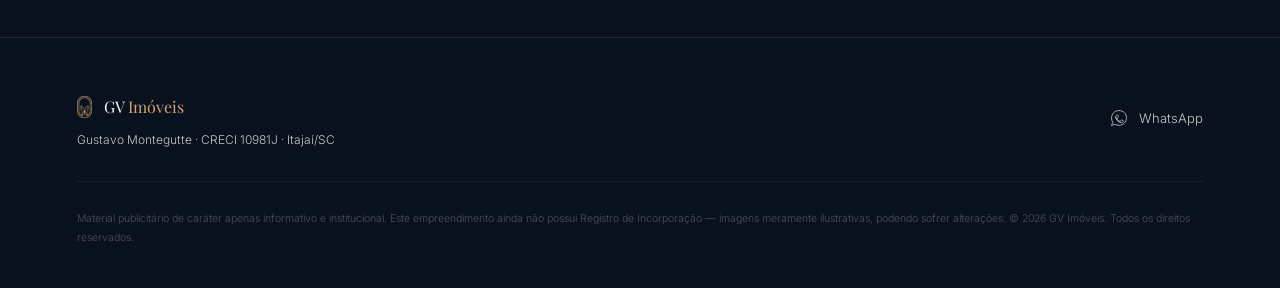
==== commit b3a91492: "Use real Lago di Como renders and GV Imóveis logo Substitui os placeholders (foto genérica do bairro" ====
--- a/landing/index.html
+++ b/landing/index.html
@@ -3,26 +3,26 @@
 <head>
 <meta charset="UTF-8">
 <meta name="viewport" content="width=device-width, initial-scale=1.0">
-<title>GV Imóveis — Vila Operária, Itajaí | Arquitetura Contemporânea</title>
-<meta name="description" content="Um novo projeto residencial da GV Imóveis na Vila Operária, Itajaí. Arquitetura contemporânea pensada para durar. Cadastre-se para receber informações em primeira mão.">
+<title>Lago di Como — GV Imóveis | Vila Operária, Itajaí</title>
+<meta name="description" content="Lago di Como, um novo projeto residencial da GV Imóveis na Vila Operária, Itajaí. Arquitetura contemporânea pensada para durar. Cadastre-se para receber informações em primeira mão.">
 <meta name="robots" content="index, follow">
 <link rel="canonical" href="/">
 
 <!-- Open Graph -->
 <meta property="og:type" content="website">
-<meta property="og:title" content="GV Imóveis — Vila Operária, Itajaí">
-<meta property="og:description" content="Arquitetura contemporânea pensada para durar. Cadastre-se para receber informações em primeira mão sobre o novo projeto da GV Imóveis.">
+<meta property="og:title" content="Lago di Como — GV Imóveis, Vila Operária, Itajaí">
+<meta property="og:description" content="Arquitetura contemporânea pensada para durar. Cadastre-se para receber informações em primeira mão sobre o Lago di Como.">
 <meta property="og:image" content="assets/images/og-cover.jpg">
 <meta property="og:locale" content="pt_BR">
 
 <!-- Twitter -->
 <meta name="twitter:card" content="summary_large_image">
-<meta name="twitter:title" content="GV Imóveis — Vila Operária, Itajaí">
+<meta name="twitter:title" content="Lago di Como — GV Imóveis, Vila Operária, Itajaí">
 <meta name="twitter:description" content="Arquitetura contemporânea pensada para durar.">
 <meta name="twitter:image" content="assets/images/og-cover.jpg">
 
 <!-- Favicon -->
-<link rel="icon" type="image/svg+xml" href="assets/icons/favicon.svg">
+<link rel="icon" type="image/png" sizes="32x32" href="assets/icons/favicon-32.png">
 <link rel="icon" type="image/png" sizes="192x192" href="assets/icons/favicon-192.png">
 <link rel="apple-touch-icon" href="assets/icons/apple-touch-icon.png">
 <meta name="theme-color" content="#08111D">
@@ -64,13 +64,16 @@
 
 <!-- PRELOADER -->
 <div class="preloader" id="preloader" aria-hidden="true">
-  <span class="preloader-mark">GV</span>
+  <img src="assets/images/brand/logo-mark-gold.png" alt="" class="preloader-mark">
 </div>
 
 <!-- NAVBAR -->
 <header class="navbar" id="navbar">
   <div class="navbar-inner">
-    <a href="#" class="navbar-logo" aria-label="GV Imóveis — início">GV <span>Imóveis</span></a>
+    <a href="#" class="navbar-logo" aria-label="GV Imóveis — início">
+      <img src="assets/images/brand/logo-mark-white.png" alt="" class="navbar-mark">
+      <span class="navbar-wordmark">GV <em>Imóveis</em></span>
+    </a>
 
     <nav class="navbar-nav" aria-label="Navegação principal">
       <a href="#conceito">Conceito</a>
@@ -105,7 +108,7 @@
     <div class="hero-media">
       <picture>
         <source srcset="assets/images/hero.webp" type="image/webp">
-        <img src="assets/images/hero.jpg" alt="Vista aérea da Vila Operária, Itajaí, ao entardecer" class="hero-img" fetchpriority="high">
+        <img src="assets/images/hero.jpg" alt="Fachada do Lago di Como ao entardecer, Vila Operária, Itajaí" class="hero-img" fetchpriority="high">
       </picture>
       <div class="hero-overlay"></div>
       <div class="hero-glow" id="heroGlow"></div>
@@ -113,9 +116,9 @@
 
     <div class="hero-content">
       <p class="eyebrow reveal-fade" data-delay="0">GV Imóveis apresenta</p>
-      <h1 class="hero-title" id="heroTitle">Vila Operária</h1>
+      <h1 class="hero-title" id="heroTitle">Lago di Como</h1>
       <p class="hero-tagline reveal-fade" data-delay="0.1">Arquitetura pensada para permanecer.</p>
-      <p class="hero-desc reveal-fade" data-delay="0.2">Um novo projeto residencial em um dos endereços mais completos de Itajaí. Em breve, com todos os detalhes que essa conquista merece.</p>
+      <p class="hero-desc reveal-fade" data-delay="0.2">Um novo projeto residencial na Vila Operária, um dos endereços mais completos de Itajaí. Em breve, com todos os detalhes que essa conquista merece.</p>
       <a href="#contato" class="btn btn-gold reveal-fade" data-delay="0.3">
         <span>Quero conhecer</span>
       </a>
@@ -132,14 +135,14 @@
     <div class="concept-media reveal-image">
       <picture>
         <source srcset="assets/images/concept.webp" type="image/webp">
-        <img src="assets/images/concept.jpg" alt="Detalhe arquitetônico do entorno da Vila Operária" loading="lazy" width="960" height="918">
+        <img src="assets/images/concept.jpg" alt="Torre do Lago di Como ao entardecer" loading="lazy" width="1125" height="1406">
       </picture>
     </div>
 
     <div class="concept-text">
       <p class="eyebrow reveal-up">O conceito</p>
-      <h2 class="split-reveal reveal-up">Arquitetura contemporânea, no coração da Vila Operária.</h2>
-      <p class="body-lg reveal-up">A GV Imóveis está desenvolvendo um novo projeto residencial na Vila Operária — um dos bairros mais completos e consolidados de Itajaí. Um trabalho pensado em cada detalhe, da arquitetura ao entorno, para durar além do tempo.</p>
+      <h2 class="split-reveal reveal-up">Lago di Como: arquitetura contemporânea no coração da Vila Operária.</h2>
+      <p class="body-lg reveal-up">A GV Imóveis está desenvolvendo o Lago di Como, um novo projeto residencial na Vila Operária — um dos bairros mais completos e consolidados de Itajaí. Um trabalho pensado em cada detalhe, da arquitetura ao entorno, para durar além do tempo.</p>
       <p class="body-sm text-secondary reveal-up">As informações completas serão divulgadas assim que o Registro de Incorporação for concluído.</p>
     </div>
   </section>
@@ -147,8 +150,8 @@
   <!-- GALERIA CINEMATOGRÁFICA -->
   <section class="gallery" id="galeria">
     <div class="gallery-header">
-      <p class="eyebrow reveal-up">A localização</p>
-      <h2 class="reveal-up">Vila Operária, Itajaí.</h2>
+      <p class="eyebrow reveal-up">O projeto</p>
+      <h2 class="reveal-up">Lago di Como.</h2>
     </div>
 
     <div class="swiper gallery-swiper reveal-image">
@@ -156,23 +159,23 @@
         <div class="swiper-slide">
           <picture>
             <source srcset="assets/images/gallery-1.webp" type="image/webp">
-            <img src="assets/images/gallery-1.jpg" alt="Panorama da Vila Operária, Itajaí" loading="lazy">
+            <img src="assets/images/gallery-1.jpg" alt="Fachada do Lago di Como" loading="lazy">
           </picture>
-          <span class="gallery-caption">O bairro — imagem ilustrativa da região</span>
+          <span class="gallery-caption">A torre — imagem ilustrativa, sujeita a alterações</span>
         </div>
         <div class="swiper-slide">
           <picture>
             <source srcset="assets/images/gallery-2.webp" type="image/webp">
-            <img src="assets/images/gallery-2.jpg" alt="Perfil urbano próximo à Vila Operária" loading="lazy">
+            <img src="assets/images/gallery-2.jpg" alt="Entrada do Lago di Como" loading="lazy">
           </picture>
-          <span class="gallery-caption">O horizonte — imagem ilustrativa da região</span>
+          <span class="gallery-caption">A entrada — imagem ilustrativa, sujeita a alterações</span>
         </div>
         <div class="swiper-slide">
           <picture>
             <source srcset="assets/images/gallery-3.webp" type="image/webp">
-            <img src="assets/images/gallery-3.jpg" alt="Entorno urbano da Vila Operária, Itajaí" loading="lazy">
+            <img src="assets/images/gallery-3.jpg" alt="Fachada do Lago di Como ao entardecer" loading="lazy">
           </picture>
-          <span class="gallery-caption">O entorno — imagem ilustrativa da região</span>
+          <span class="gallery-caption">Os detalhes — imagem ilustrativa, sujeita a alterações</span>
         </div>
       </div>
       <div class="swiper-pagination"></div>
@@ -267,19 +270,20 @@
 <footer class="site-footer">
   <div class="footer-inner">
     <div class="footer-brand">
+      <img src="assets/images/brand/logo-mark-gold.png" alt="" class="footer-mark">
       <span class="footer-logo">GV <em>Imóveis</em></span>
       <p>Gustavo Montegutte · CRECI 10981J · Itajaí/SC</p>
     </div>
 
     <div class="footer-contact">
-      <a href="https://wa.me/5547999380391?text=Ol%C3%A1!%20Gostaria%20de%20receber%20informa%C3%A7%C3%B5es%20sobre%20o%20novo%20projeto%20na%20Vila%20Oper%C3%A1ria." target="_blank" rel="noopener" aria-label="Falar no WhatsApp">
+      <a href="https://wa.me/5547999380391?text=Ol%C3%A1!%20Gostaria%20de%20receber%20informa%C3%A7%C3%B5es%20sobre%20o%20Lago%20di%20Como." target="_blank" rel="noopener" aria-label="Falar no WhatsApp">
         <svg viewBox="0 0 32 32" fill="none" aria-hidden="true"><path d="M16 4C9.4 4 4 9.4 4 16c0 2.5.7 4.9 2 6.9L4 28l5.3-2c1.9 1.1 4.1 1.7 6.7 1.7 6.6 0 12-5.4 12-12S22.6 4 16 4Z" stroke="currentColor" stroke-width="1.3"/><path d="M11 15.3c1.3 2.7 3 4.4 5.7 5.7.9.4 1.9 0 2.4-.9l.4-.7c.2-.4.7-.5 1.1-.3l2 1c.4.2.6.7.4 1.1-.7 1.5-2.2 2.4-3.9 2.2-3.7-.4-8-4.7-8.4-8.4-.2-1.7.7-3.2 2.2-3.9.4-.2.9 0 1.1.4l1 2c.2.4.1.9-.3 1.1l-.7.4c-.9.5-1.3 1.5-.9 2.4Z" stroke="currentColor" stroke-width="1.3"/></svg>
         <span>WhatsApp</span>
       </a>
     </div>
 
     <p class="footer-legal">
-      Material publicitário de caráter apenas informativo e institucional. Este empreendimento ainda não possui Registro de Incorporação — imagens meramente ilustrativas da região, sujeitas a alterações. &copy; <span id="footerYear"></span> GV Imóveis. Todos os direitos reservados.
+      Material publicitário de caráter apenas informativo e institucional. Este empreendimento ainda não possui Registro de Incorporação — imagens meramente ilustrativas, podendo sofrer alterações. &copy; <span id="footerYear"></span> GV Imóveis. Todos os direitos reservados.
     </p>
   </div>
 </footer>
--- a/landing/css/style.css
+++ b/landing/css/style.css
@@ -125,10 +125,7 @@
   position: fixed; inset: 0; z-index: 10000; background: var(--bg);
   display: flex; align-items: center; justify-content: center;
 }
-.preloader-mark{
-  font-family: var(--font-display); font-size: 15px; letter-spacing: 0.5em;
-  color: var(--gold); padding-left: 0.5em;
-}
+.preloader-mark{ width: 56px; height: auto; }
 
 /* ==========================================================================
    NAVBAR
@@ -147,9 +144,11 @@
   display: flex; align-items: center; justify-content: space-between; gap: 32px;
 }
 .navbar-logo{
+  display: flex; align-items: center; gap: 10px;
   font-family: var(--font-display); font-size: 17px; letter-spacing: 0.04em; color: var(--white); font-weight: 600;
 }
-.navbar-logo span{ color: var(--gold); font-weight: 400; }
+.navbar-mark{ height: 26px; width: auto; }
+.navbar-wordmark em{ color: var(--gold); font-style: normal; font-weight: 400; }
 .navbar-nav{ display: flex; gap: 40px; margin-right: auto; margin-left: 60px; }
 .navbar-nav a{
   font-size: 12.5px; letter-spacing: 0.08em; text-transform: uppercase; color: rgba(255,255,255,0.75);
@@ -263,14 +262,14 @@
    ========================================================================== */
 .gallery-header{ max-width: 640px; margin: 0 auto 56px; text-align: center; }
 .gallery-header .eyebrow{ margin-left: auto; margin-right: auto; }
-.gallery-swiper{ max-width: var(--container); margin: 0 auto; border-radius: 2px; overflow: hidden; }
-.gallery-swiper .swiper-slide{ position: relative; aspect-ratio: 16/8; }
+.gallery-swiper{ max-width: 640px; margin: 0 auto; border-radius: 2px; overflow: hidden; }
+.gallery-swiper .swiper-slide{ position: relative; aspect-ratio: 4/5; }
 .gallery-swiper img{ width: 100%; height: 100%; object-fit: cover; }
 .gallery-swiper .swiper-slide::after{
   content: ''; position: absolute; inset: 0; background: linear-gradient(0deg, rgba(5,10,17,0.65) 0%, transparent 30%);
 }
 .gallery-caption{
-  position: absolute; left: 32px; bottom: 26px; z-index: 2;
+  display: block; position: absolute; left: 32px; bottom: 26px; z-index: 2;
   font-size: 12px; letter-spacing: 0.08em; color: rgba(255,255,255,0.85);
 }
 .gallery-swiper .swiper-pagination{ bottom: 22px !important; right: 32px !important; left: auto !important; width: auto !important; }
@@ -343,9 +342,11 @@
    ========================================================================== */
 .site-footer{ border-top: 1px solid rgba(212,165,110,0.14); padding: 56px var(--gutter) 40px; }
 .footer-inner{ max-width: var(--container); margin: 0 auto; display: flex; flex-wrap: wrap; align-items: center; justify-content: space-between; gap: 24px; }
+.footer-brand{ display: flex; align-items: center; gap: 12px; flex-wrap: wrap; }
+.footer-mark{ height: 22px; width: auto; }
 .footer-brand .footer-logo{ font-family: var(--font-display); font-size: 16px; }
 .footer-brand .footer-logo em{ font-style: normal; color: var(--gold); }
-.footer-brand p{ font-size: 12px; color: var(--text-secondary); margin-top: 6px; }
+.footer-brand p{ flex-basis: 100%; font-size: 12px; color: var(--text-secondary); margin-top: -2px; }
 .footer-contact a{
   display: inline-flex; align-items: center; gap: 10px; font-size: 13px; color: var(--text-secondary);
   transition: color .3s;
--- a/landing/css/animations.css
+++ b/landing/css/animations.css
@@ -44,11 +44,11 @@
 /* ---- Preloader ---- */
 .preloader-mark{
   opacity: 0;
-  animation: preloaderFade 1.4s var(--ease-soft) forwards;
+  animation: preloaderFade 1.2s var(--ease-soft) forwards;
 }
 @keyframes preloaderFade{
-  0%{ opacity: 0; letter-spacing: 0.9em; }
-  100%{ opacity: 1; letter-spacing: 0.5em; }
+  0%{ opacity: 0; transform: scale(0.85); }
+  100%{ opacity: 1; transform: scale(1); }
 }
 .preloader{
   transition: opacity .8s var(--ease-soft), visibility .8s var(--ease-soft);
--- a/landing/css/responsive.css
+++ b/landing/css/responsive.css
@@ -34,7 +34,8 @@
   .glass-card{ padding: 34px 26px; }
 
   .gallery-swiper .swiper-slide{ aspect-ratio: 4/5; }
-  .gallery-caption{ left: 20px; bottom: 18px; }
+  .gallery-caption{ left: 20px; right: 70px; bottom: 18px; font-size: 11px; }
+  .gallery-swiper .swiper-pagination{ bottom: 16px !important; right: 16px !important; }
 
   .footer-inner{ flex-direction: column; align-items: flex-start; }
 
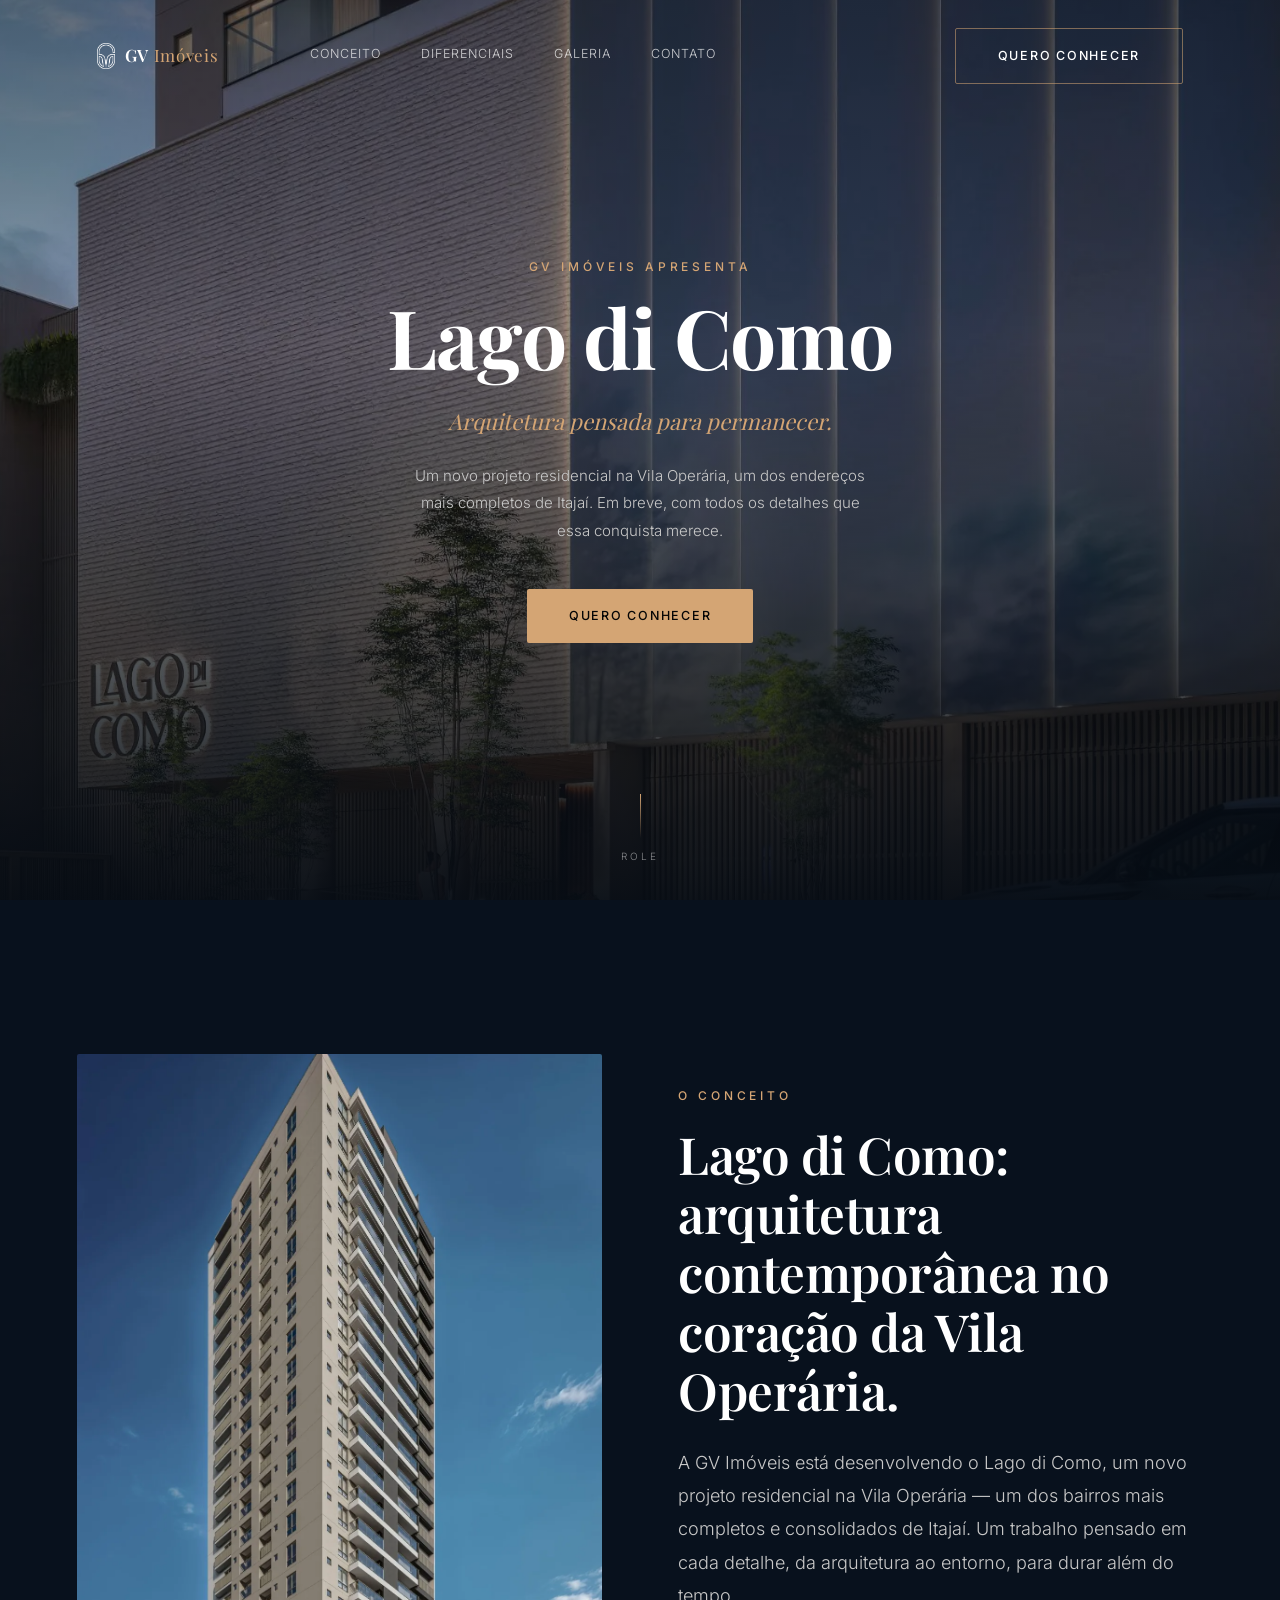
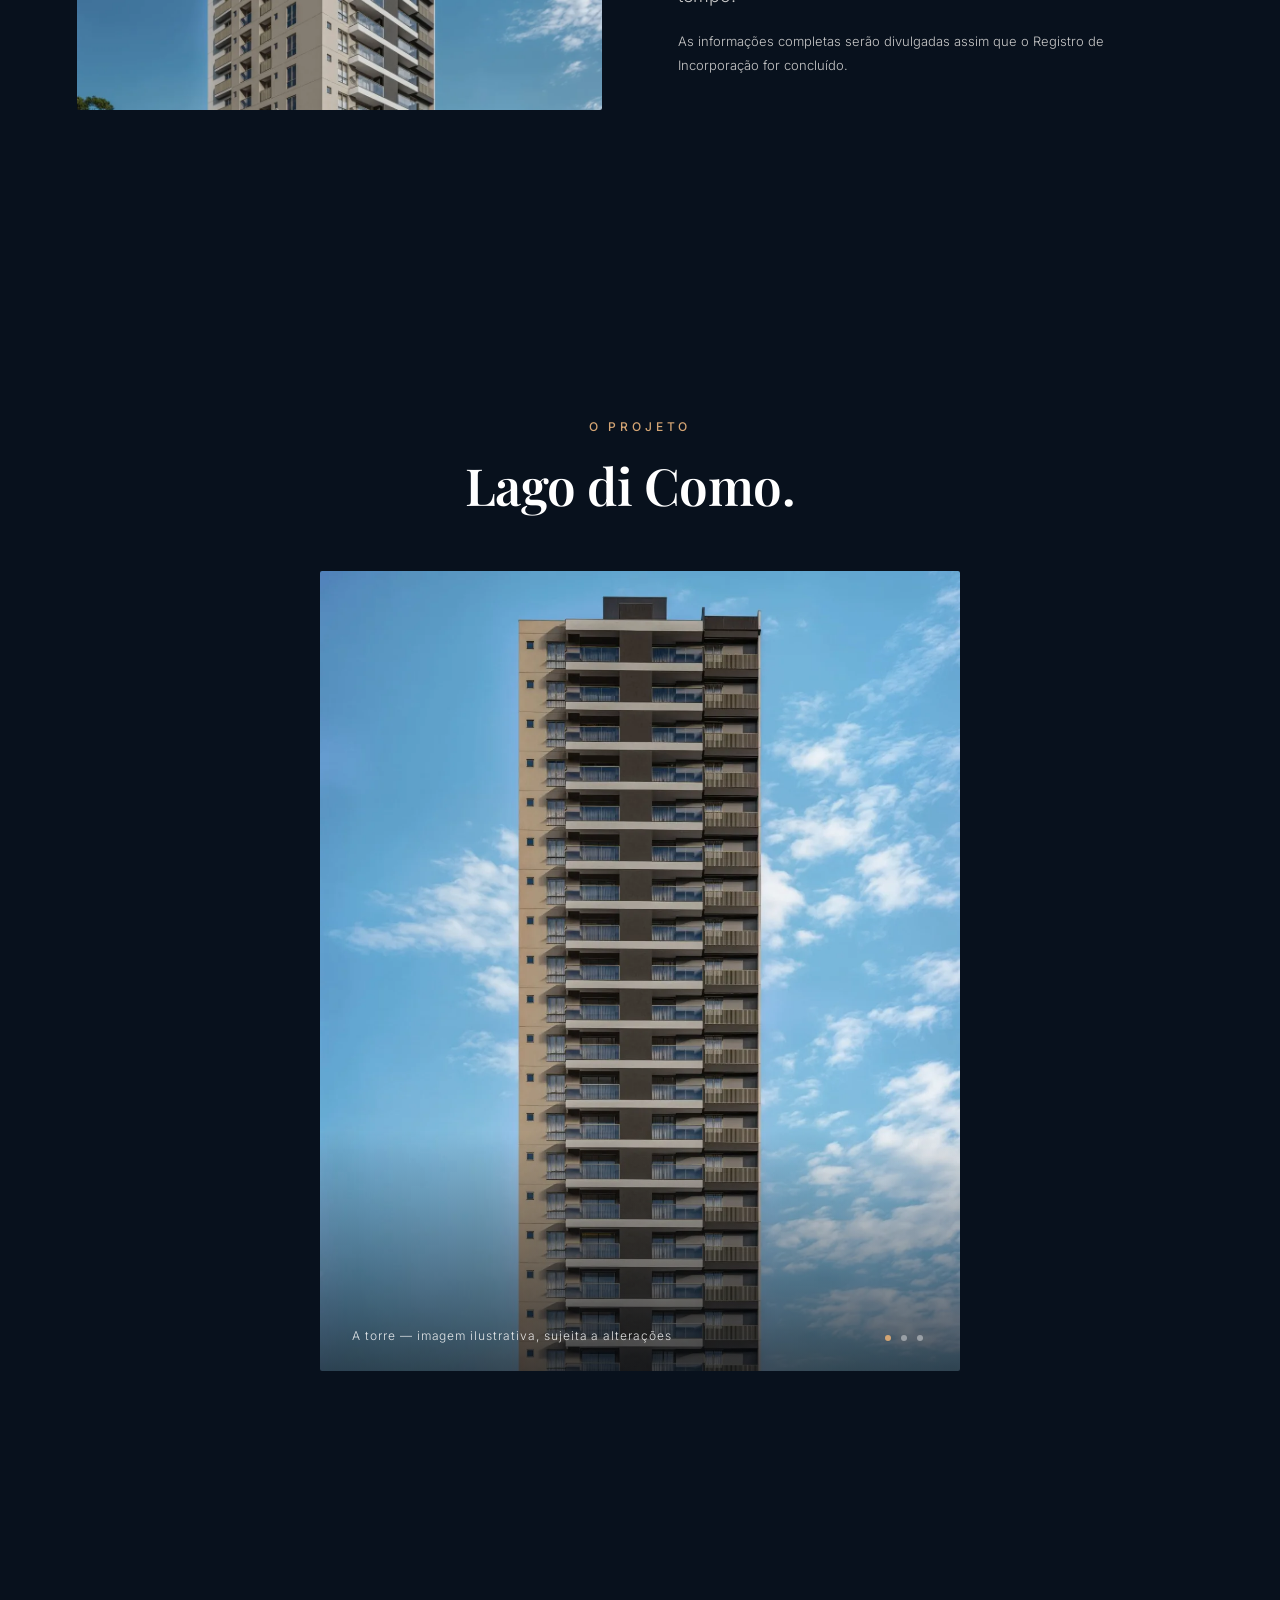
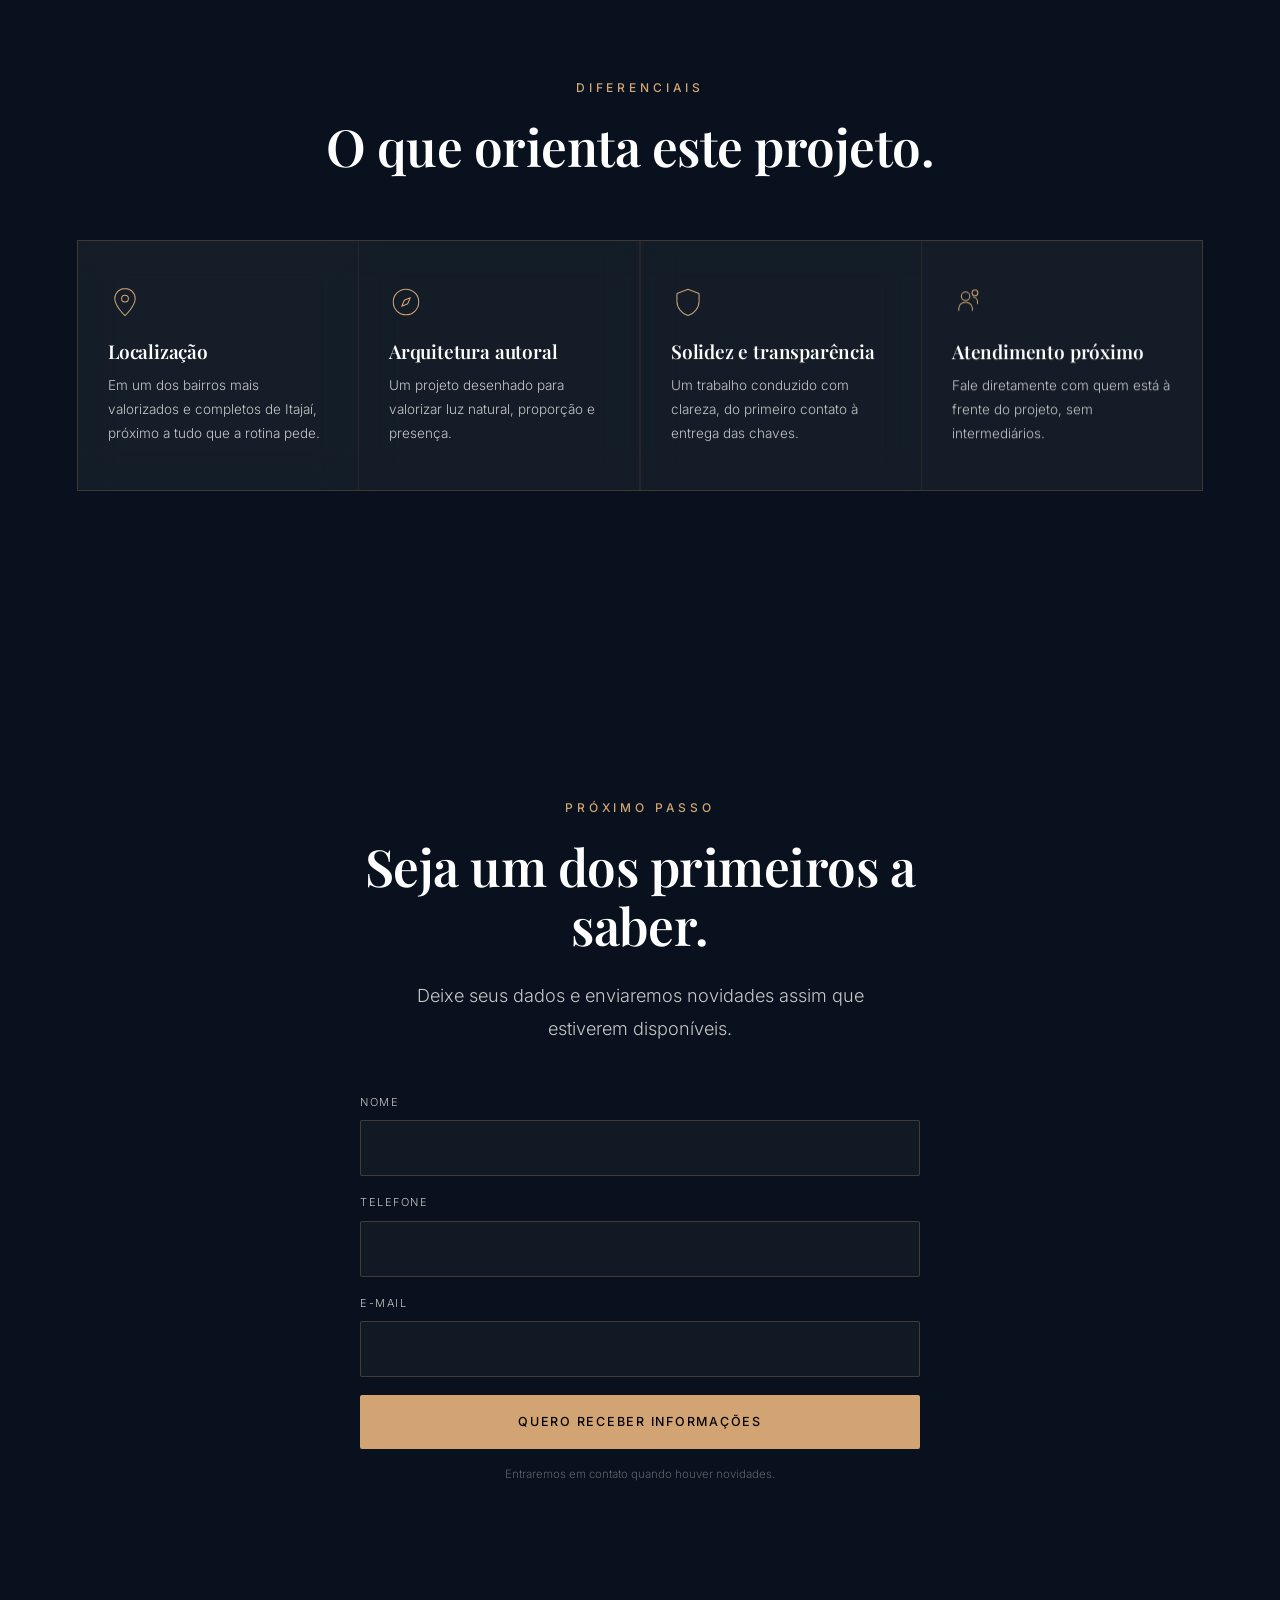
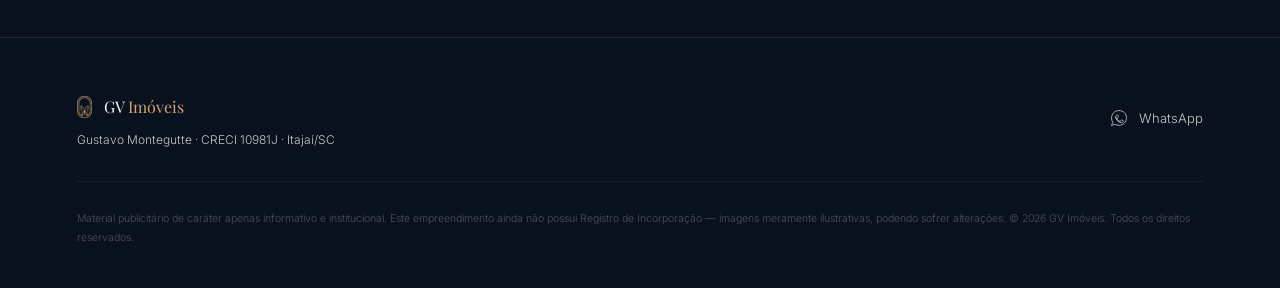
==== commit 2cad8207: "Add Google Analytics 4 tracking with lead conversion events Insere o gtag.js (G-81TZG31X9M) com Cons" ====
--- a/landing/index.html
+++ b/landing/index.html
@@ -37,6 +37,21 @@
 <link rel="stylesheet" href="css/animations.css">
 <link rel="stylesheet" href="css/responsive.css">
 <link rel="stylesheet" href="js/vendor/swiper-bundle.min.css">
+
+<!-- Google Analytics (GA4) -->
+<script>
+  window.dataLayer = window.dataLayer || [];
+  function gtag(){ dataLayer.push(arguments); }
+  gtag('consent', 'default', {
+    'ad_storage': 'denied',
+    'ad_user_data': 'denied',
+    'ad_personalization': 'denied',
+    'analytics_storage': 'granted'
+  });
+  gtag('js', new Date());
+  gtag('config', 'G-81TZG31X9M');
+</script>
+<script async src="https://www.googletagmanager.com/gtag/js?id=G-81TZG31X9M"></script>
 
 <!-- Schema.org -->
 <script type="application/ld+json">
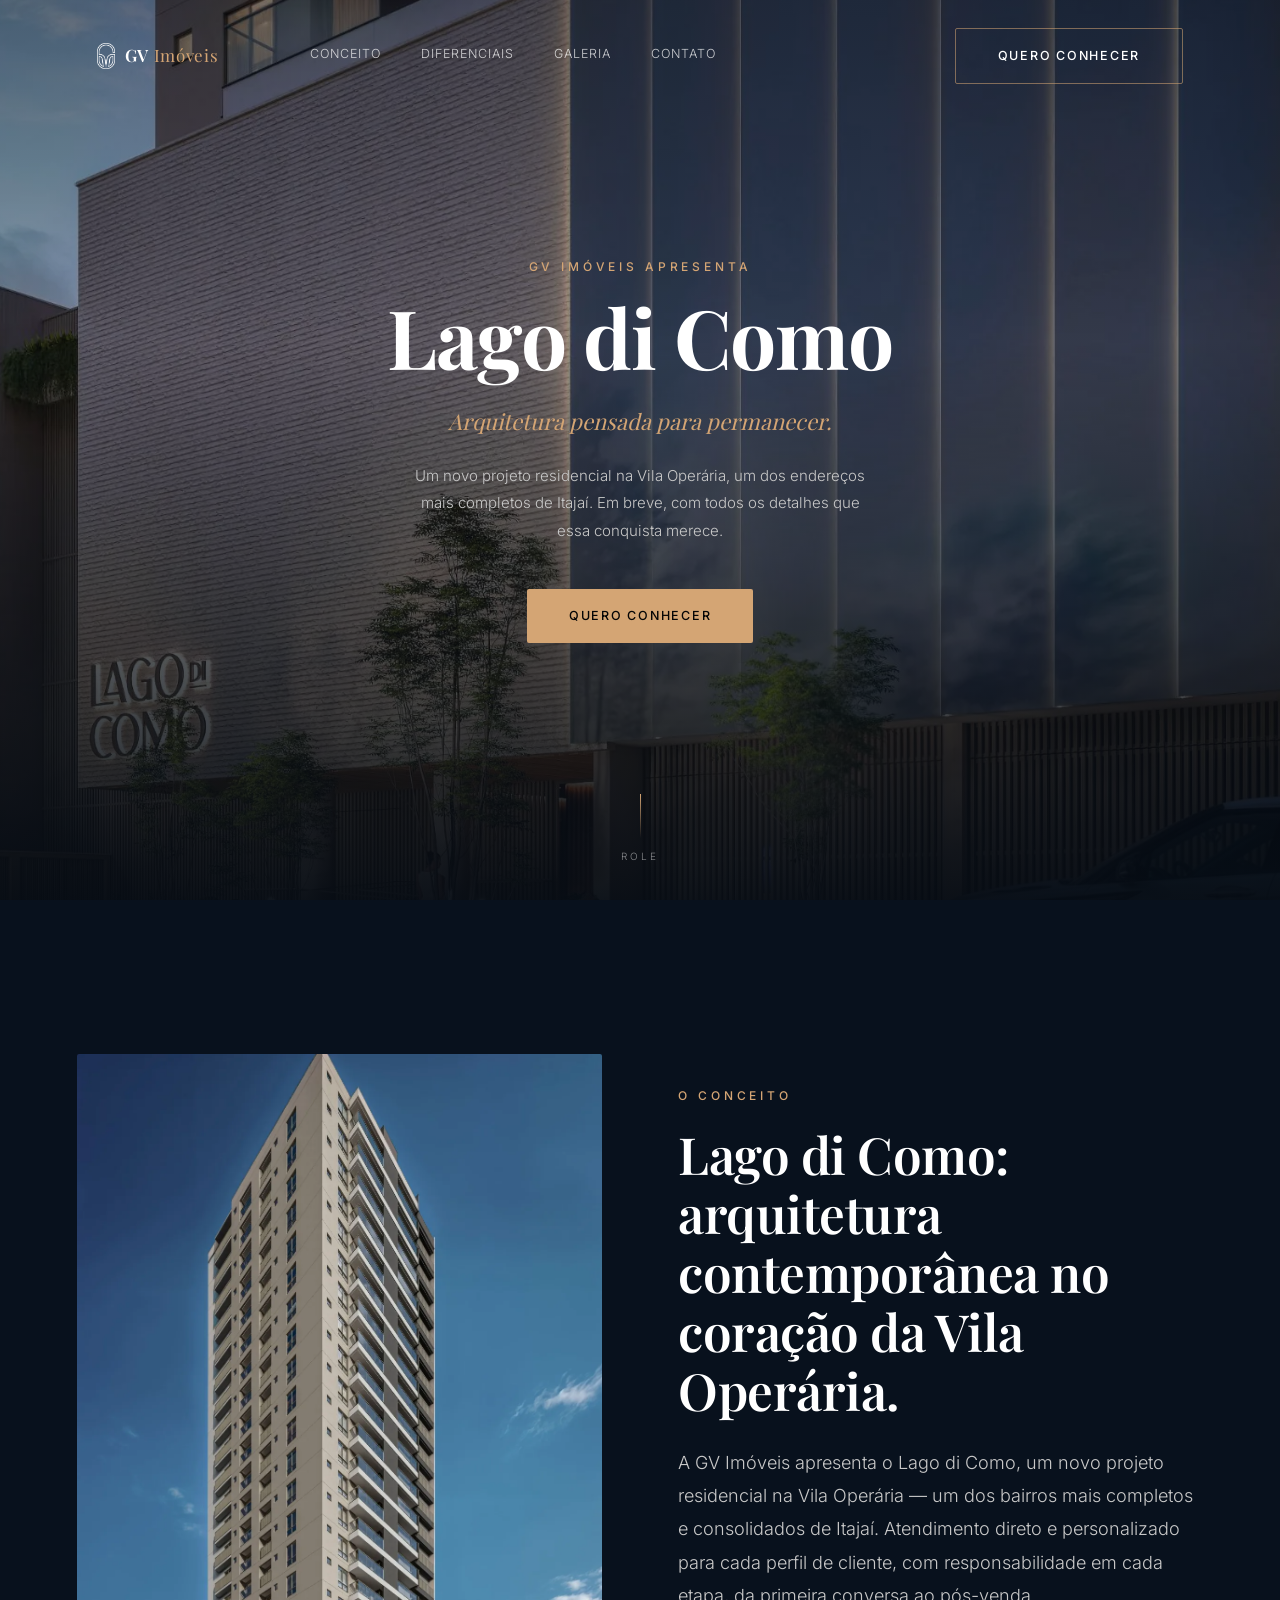
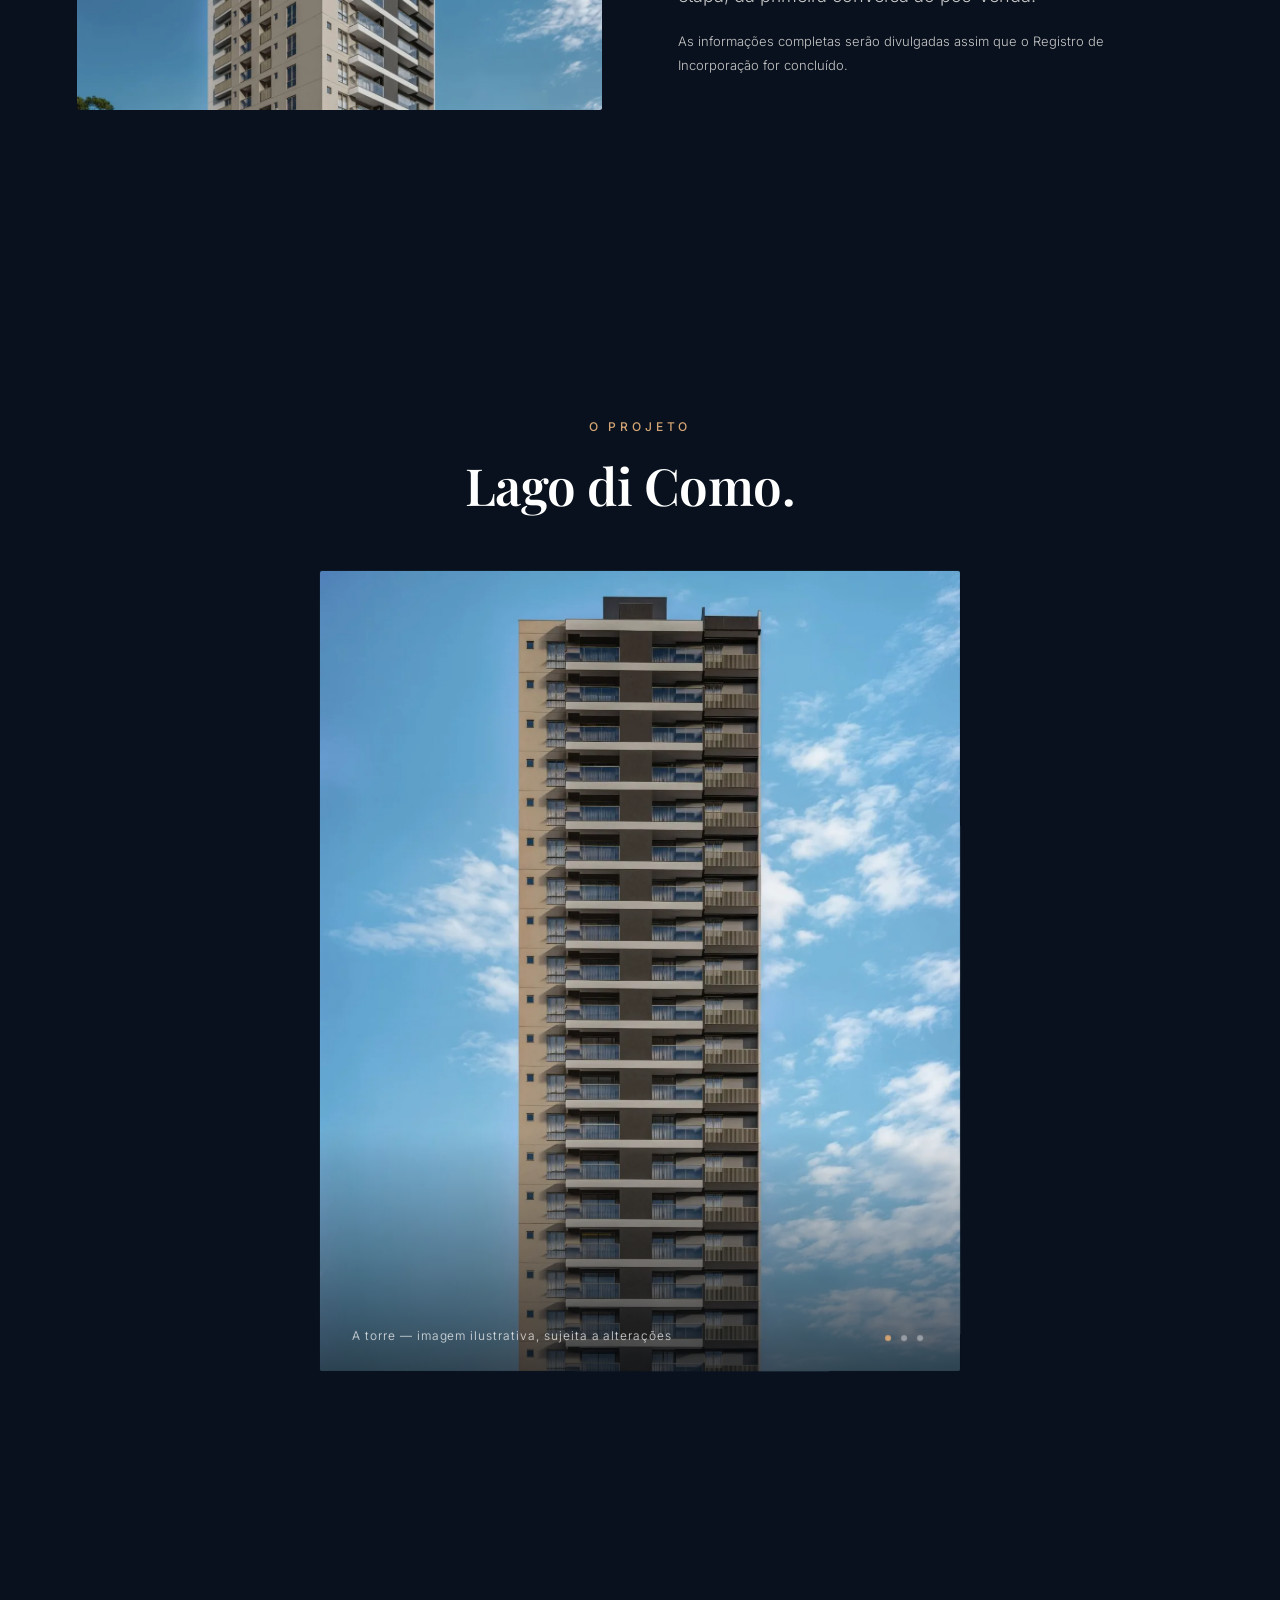
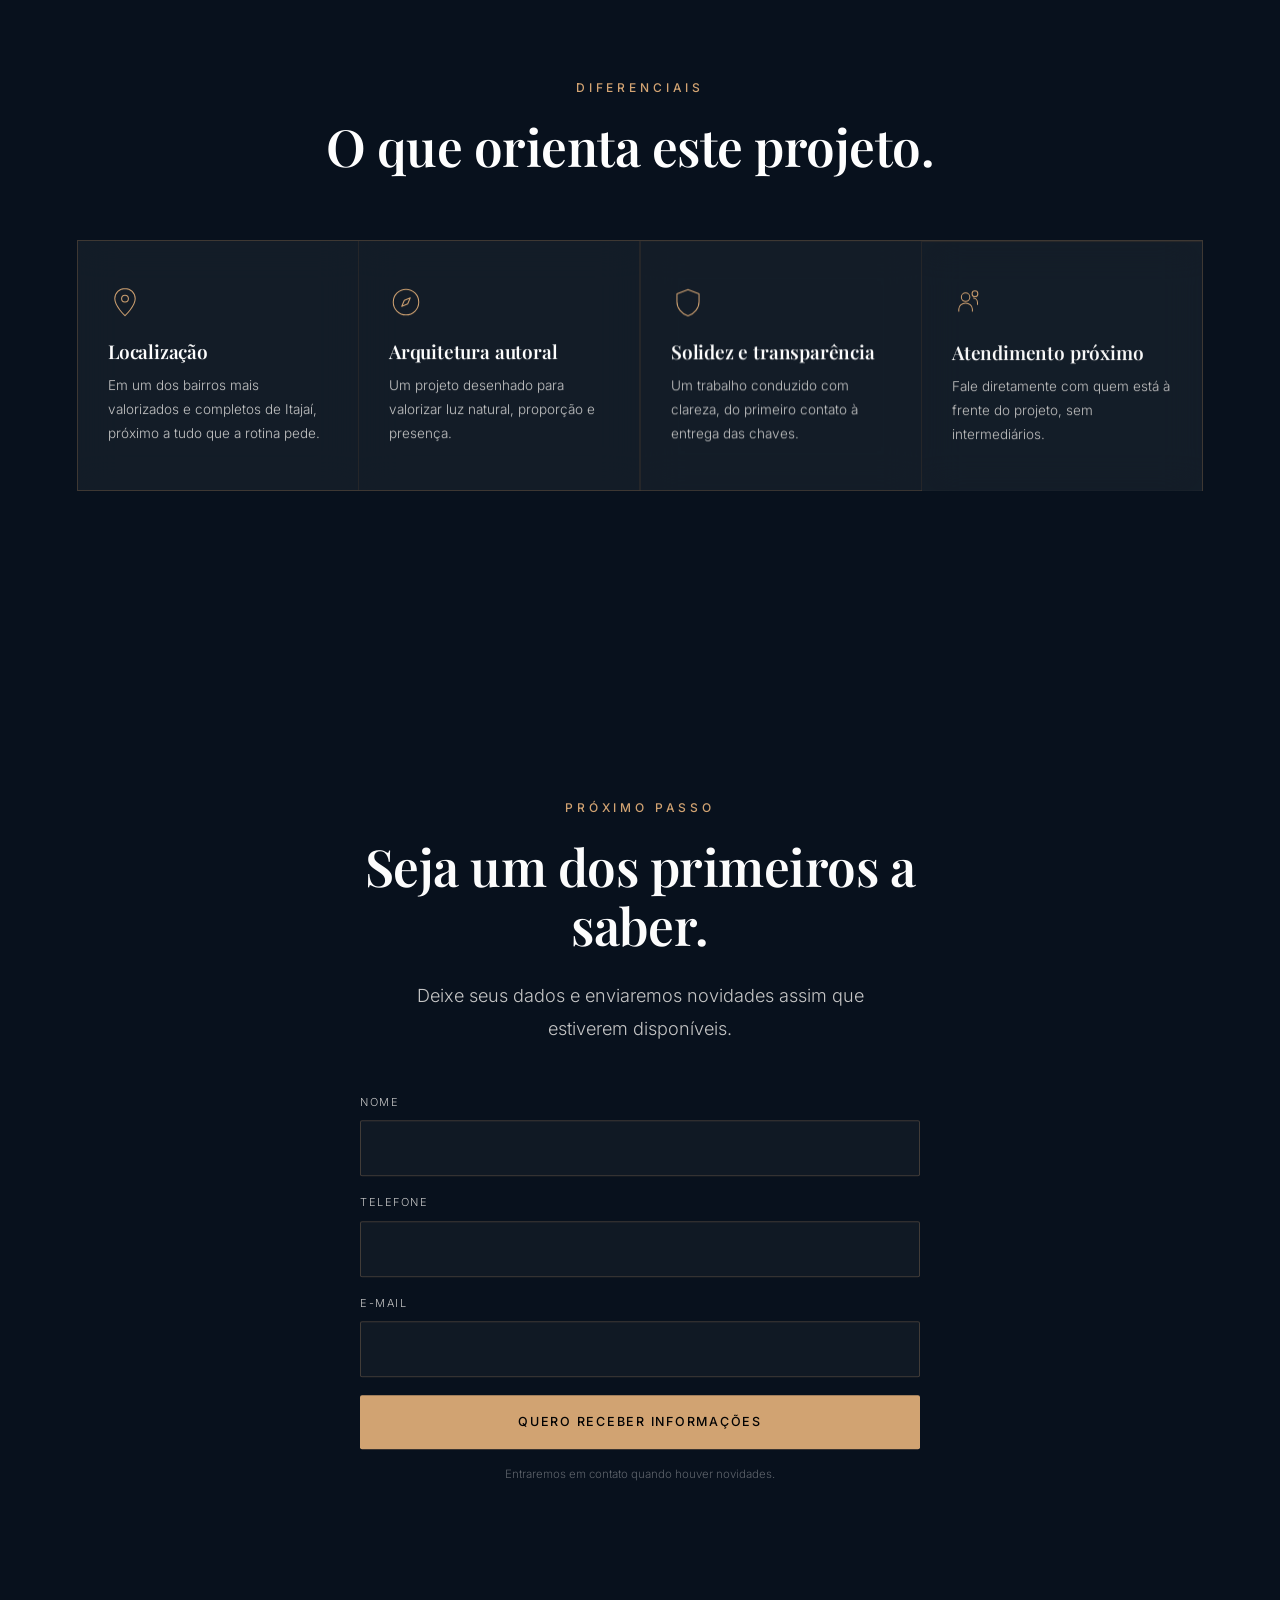
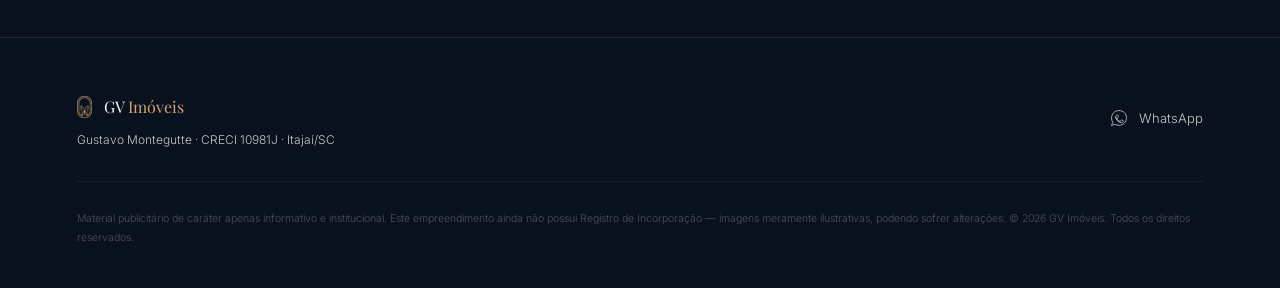
==== commit 062ecf36: "Fix copy: GV Imóveis is the agency, not the developer Corrige texto que implicava a GV Imóveis como " ====
--- a/landing/index.html
+++ b/landing/index.html
@@ -4,7 +4,7 @@
 <meta charset="UTF-8">
 <meta name="viewport" content="width=device-width, initial-scale=1.0">
 <title>Lago di Como — GV Imóveis | Vila Operária, Itajaí</title>
-<meta name="description" content="Lago di Como, um novo projeto residencial da GV Imóveis na Vila Operária, Itajaí. Arquitetura contemporânea pensada para durar. Cadastre-se para receber informações em primeira mão.">
+<meta name="description" content="Lago di Como, na Vila Operária, Itajaí — com atendimento direto e personalizado da GV Imóveis. Arquitetura contemporânea pensada para durar. Cadastre-se para receber informações em primeira mão.">
 <meta name="robots" content="index, follow">
 <link rel="canonical" href="/">
 
@@ -157,7 +157,7 @@
     <div class="concept-text">
       <p class="eyebrow reveal-up">O conceito</p>
       <h2 class="split-reveal reveal-up">Lago di Como: arquitetura contemporânea no coração da Vila Operária.</h2>
-      <p class="body-lg reveal-up">A GV Imóveis está desenvolvendo o Lago di Como, um novo projeto residencial na Vila Operária — um dos bairros mais completos e consolidados de Itajaí. Um trabalho pensado em cada detalhe, da arquitetura ao entorno, para durar além do tempo.</p>
+      <p class="body-lg reveal-up">A GV Imóveis apresenta o Lago di Como, um novo projeto residencial na Vila Operária — um dos bairros mais completos e consolidados de Itajaí. Atendimento direto e personalizado para cada perfil de cliente, com responsabilidade em cada etapa, da primeira conversa ao pós-venda.</p>
       <p class="body-sm text-secondary reveal-up">As informações completas serão divulgadas assim que o Registro de Incorporação for concluído.</p>
     </div>
   </section>
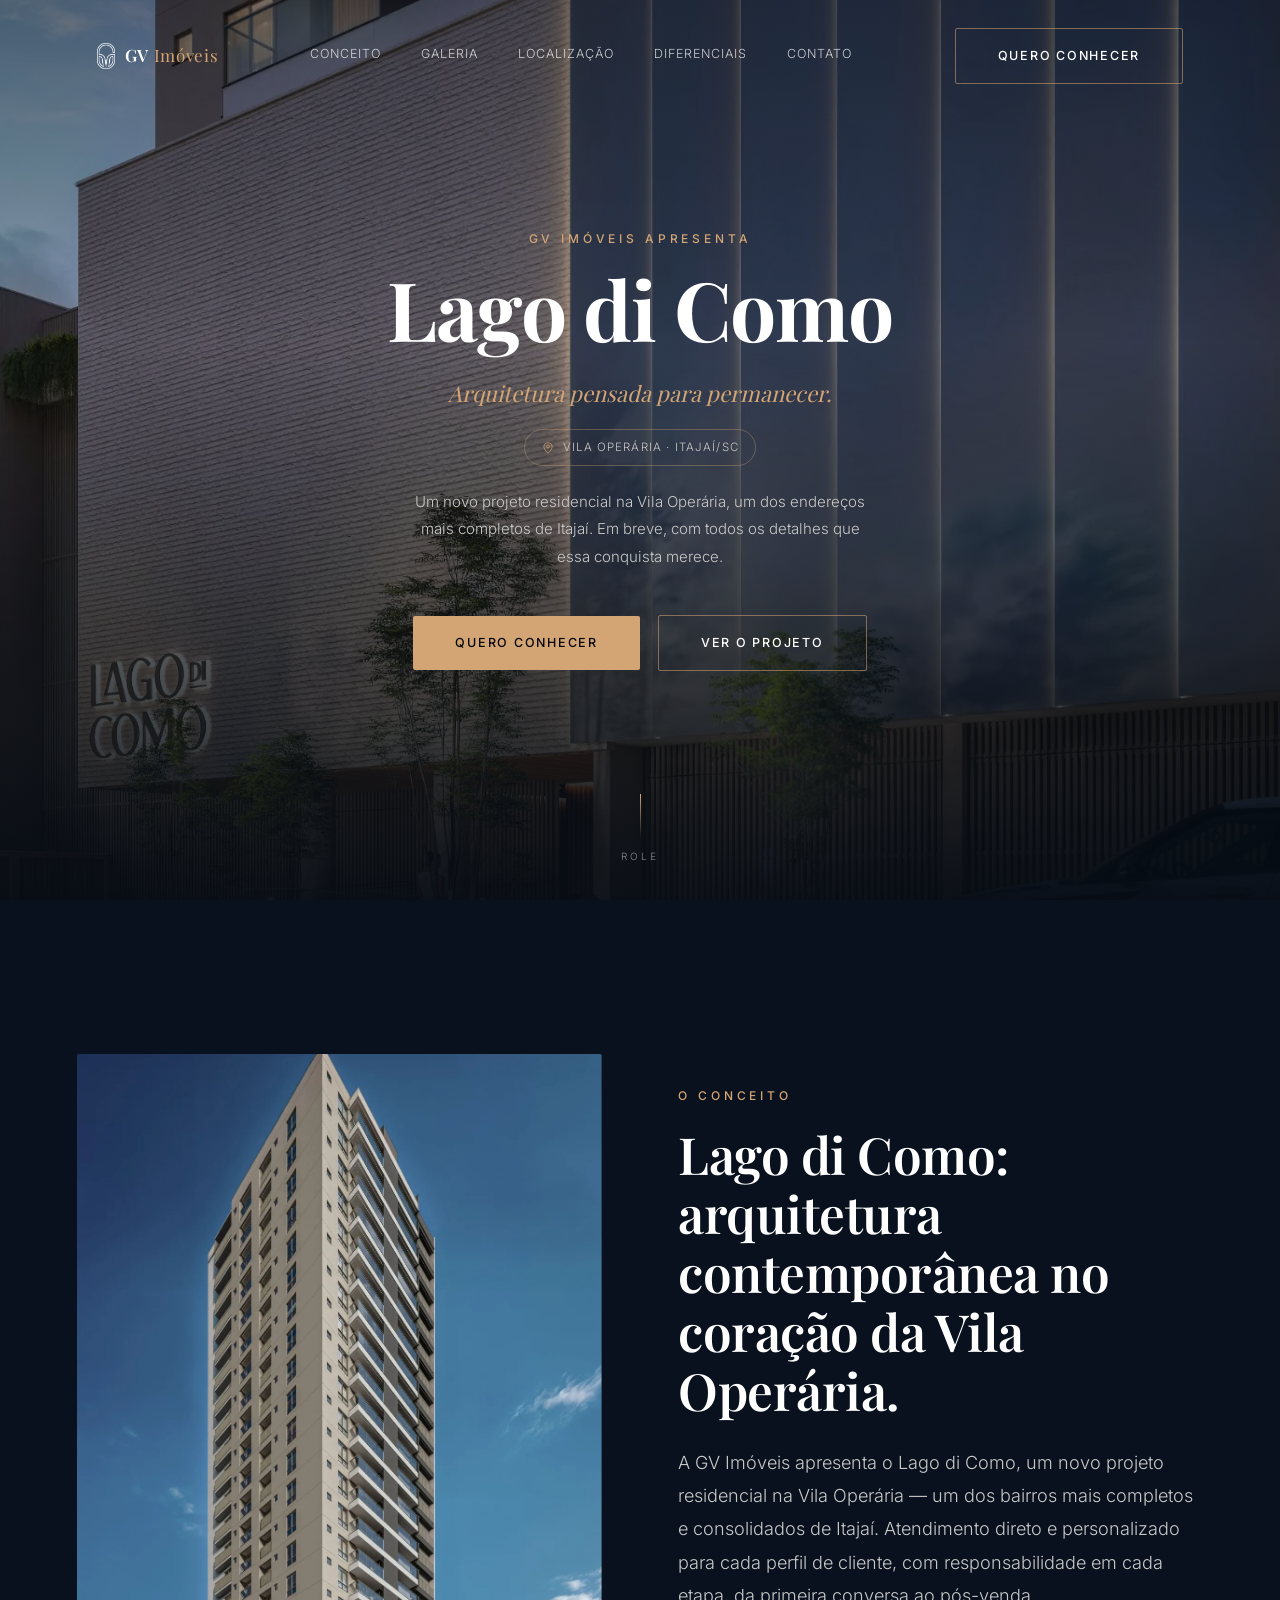
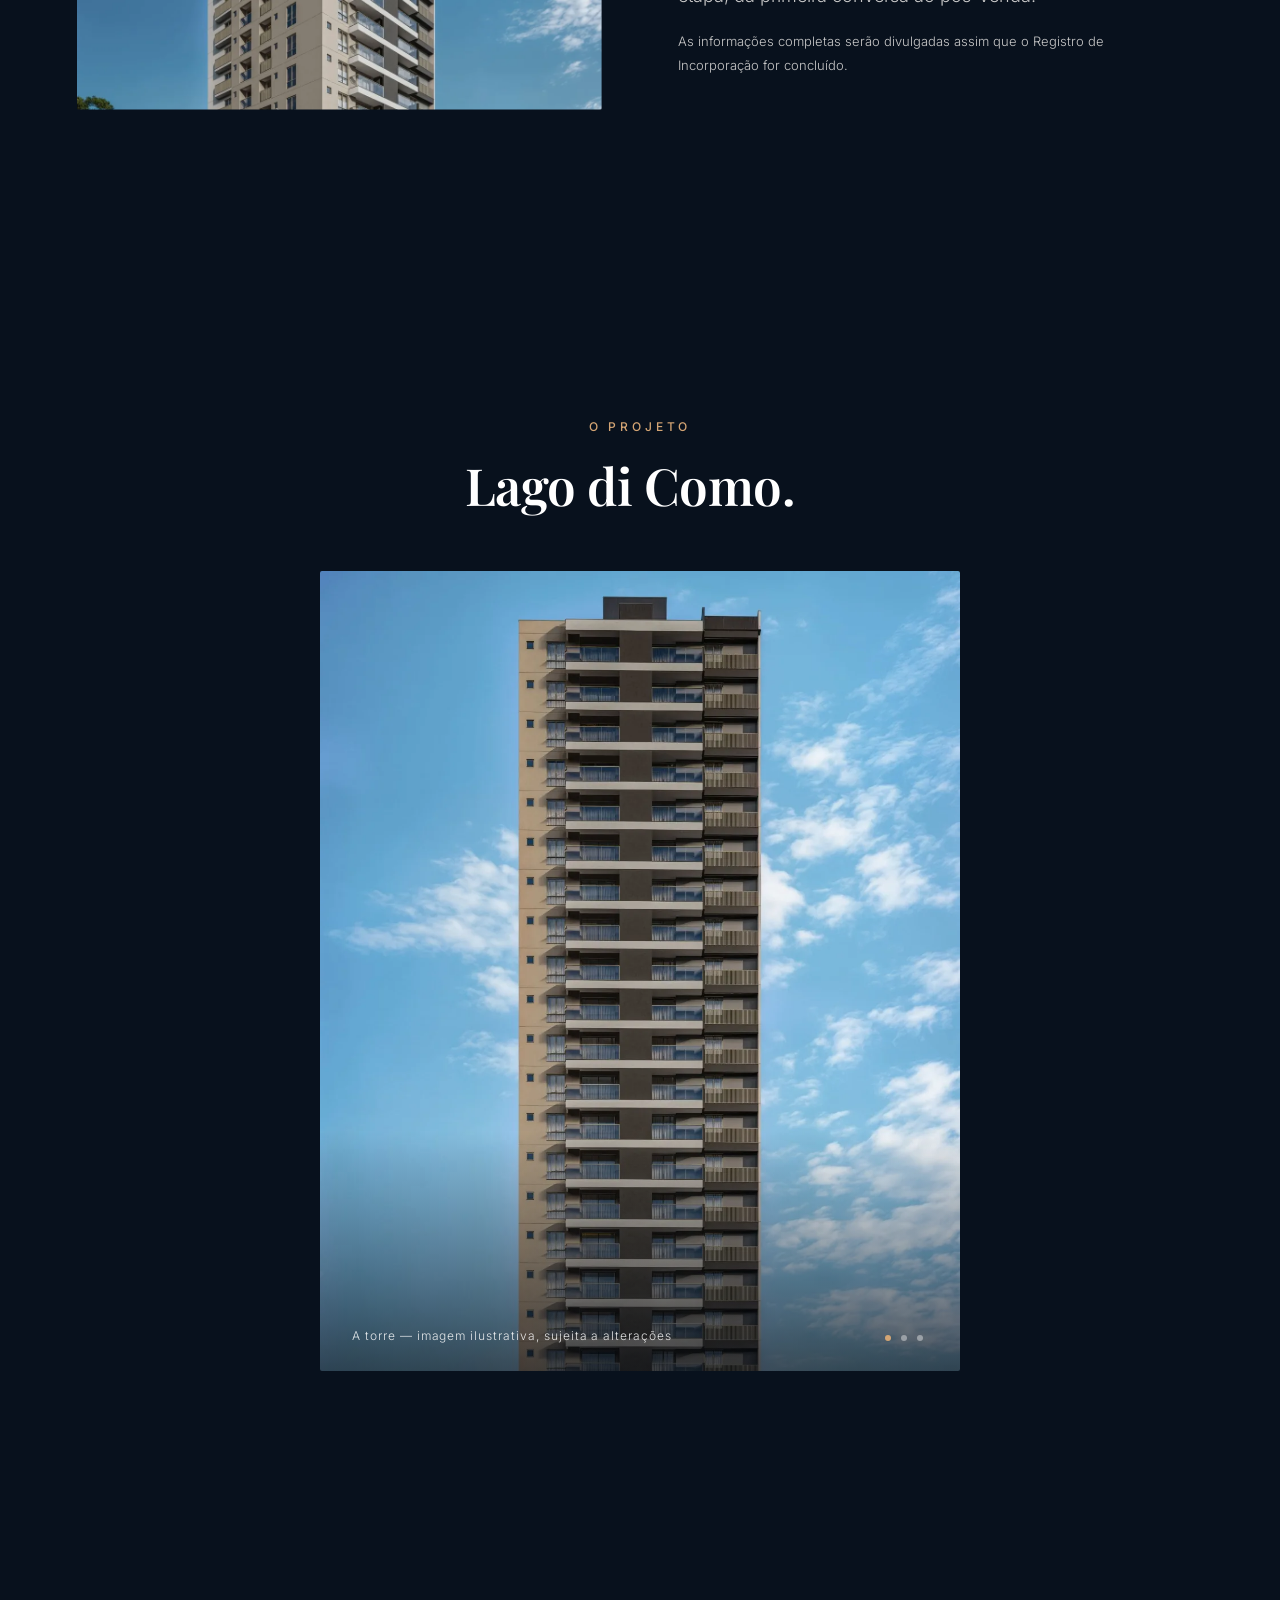
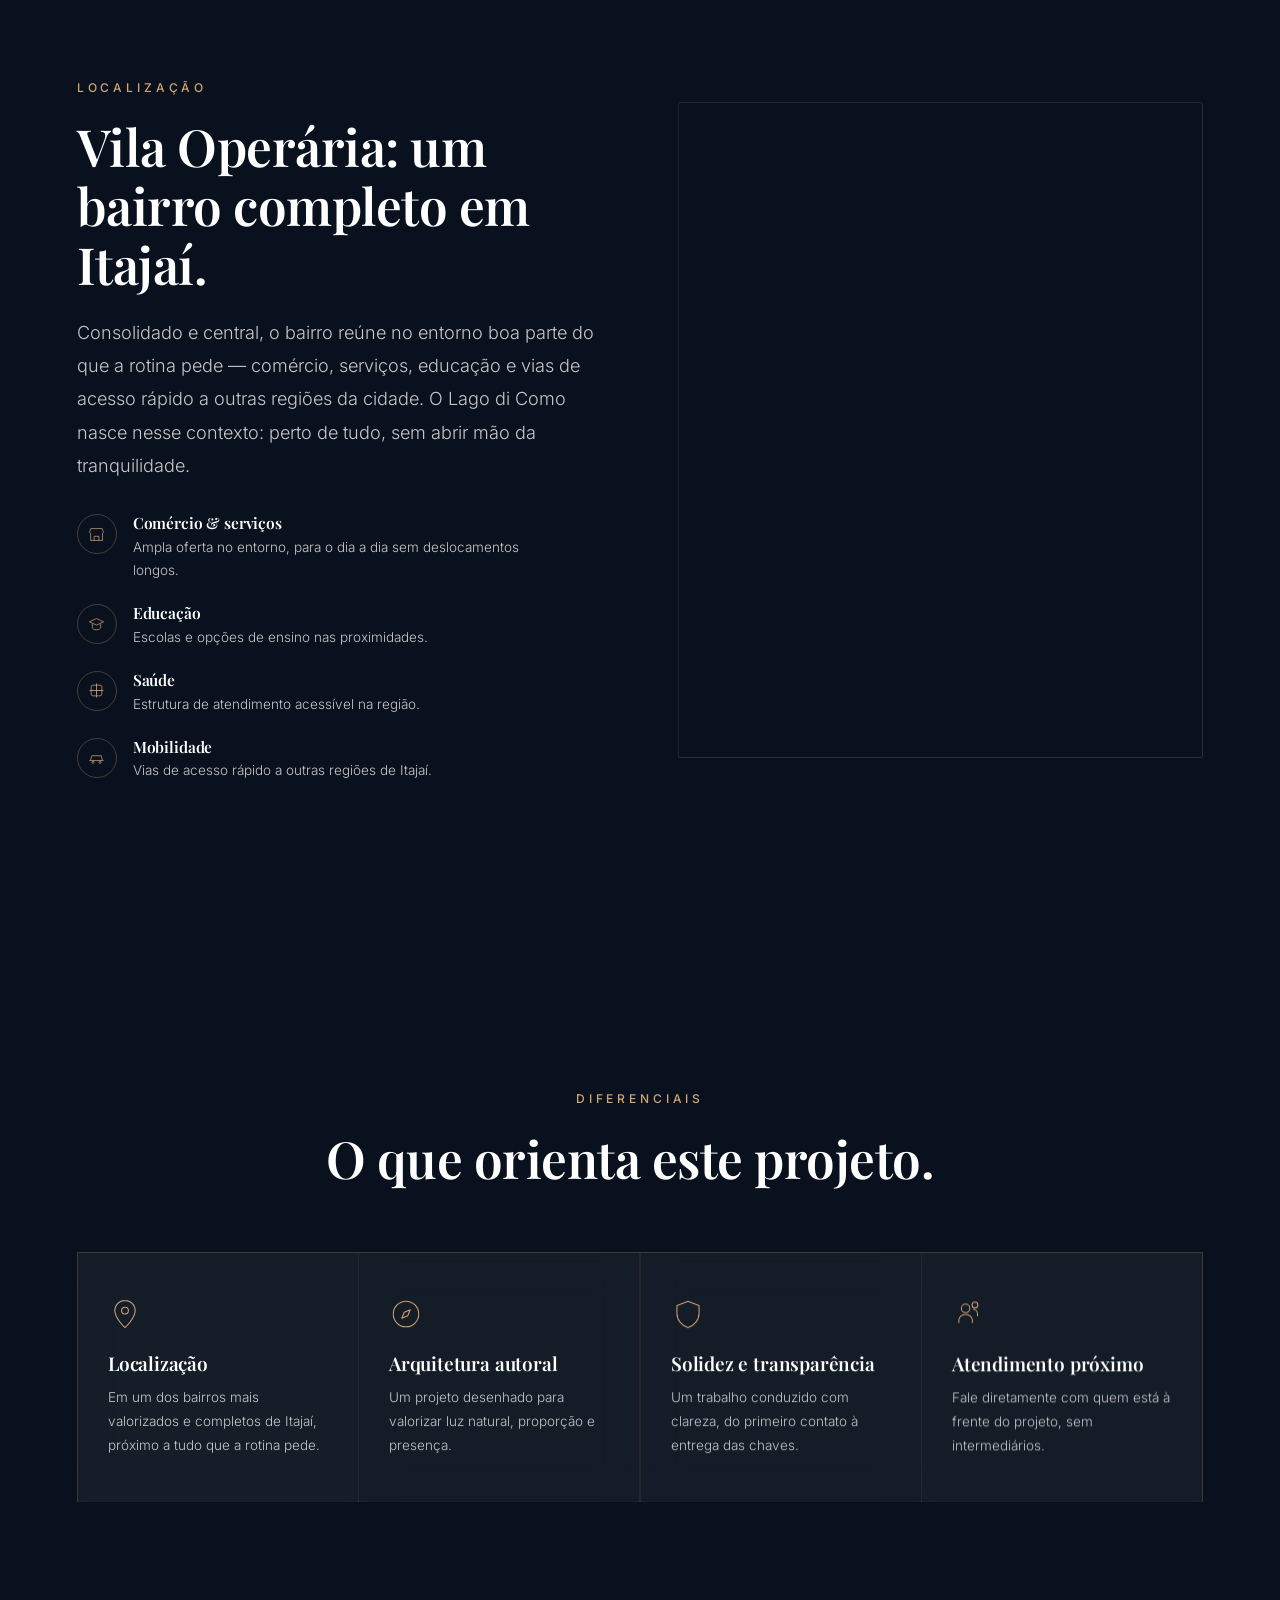
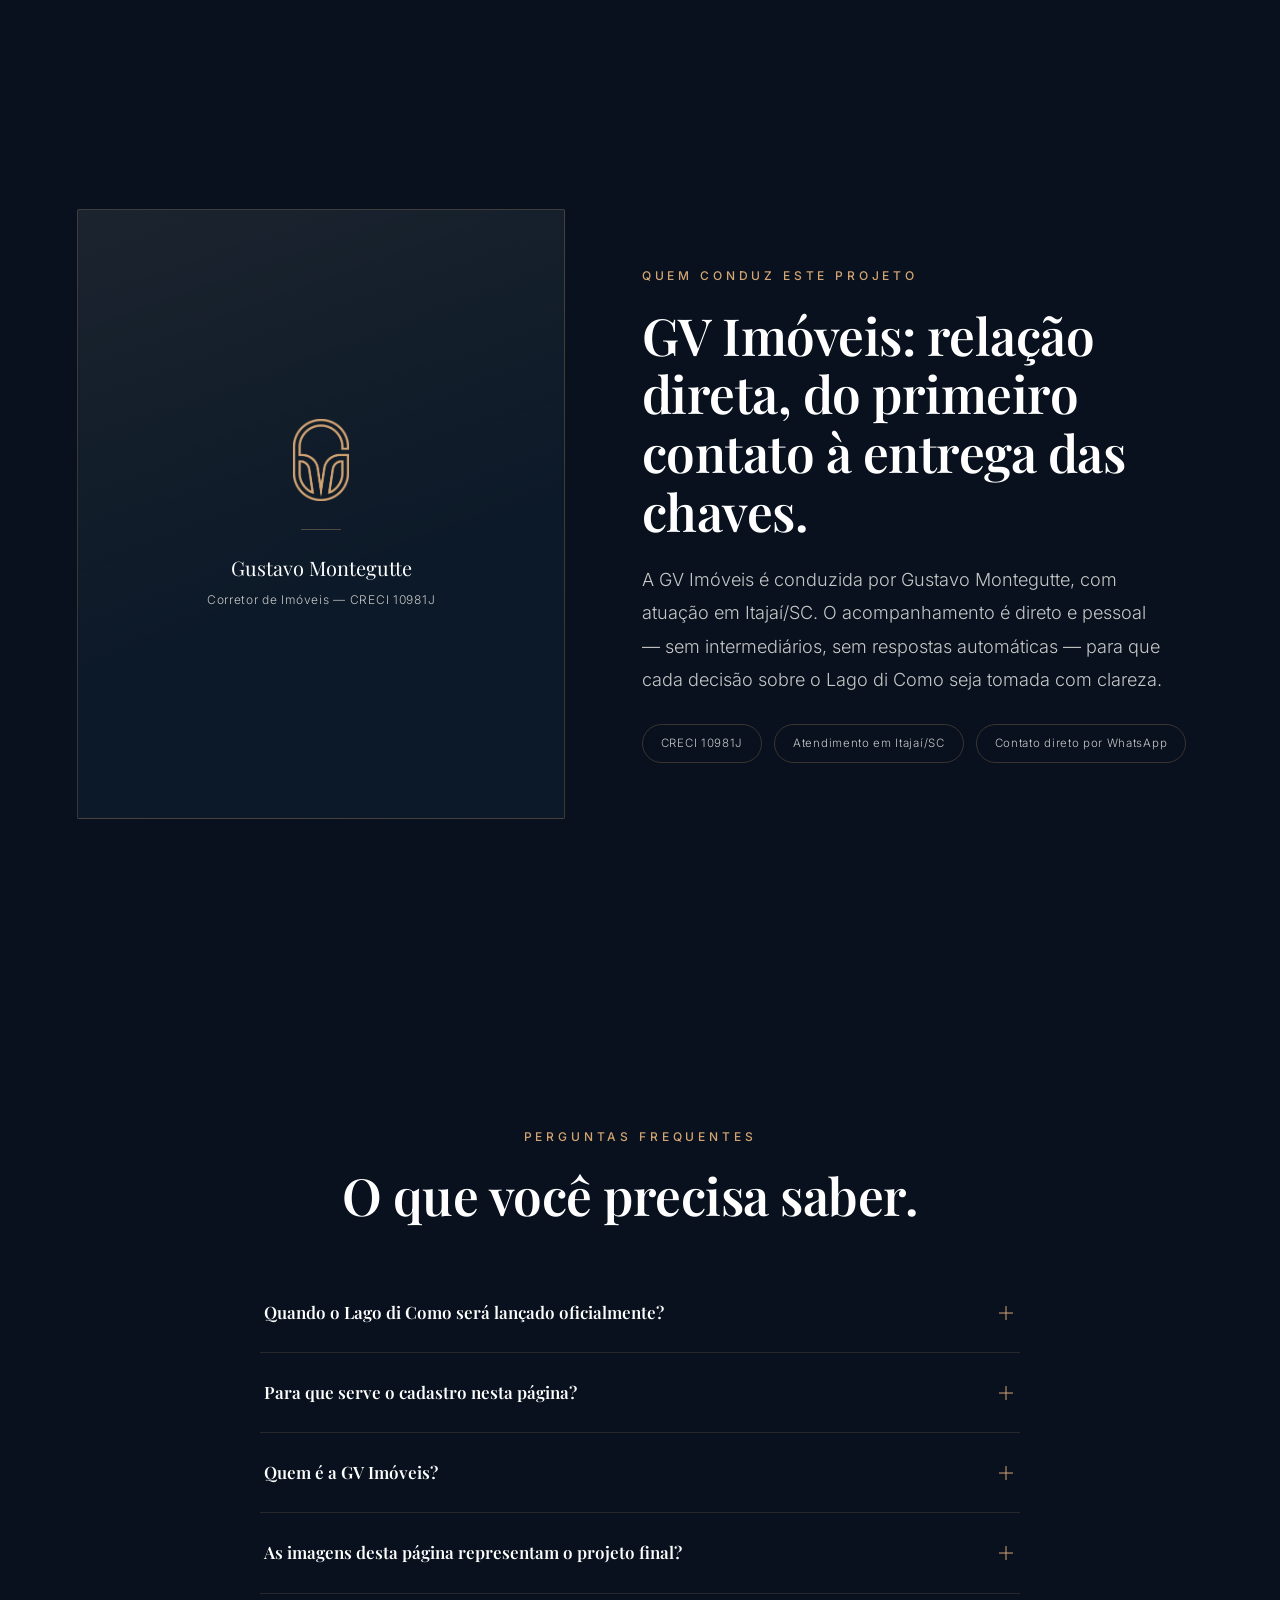
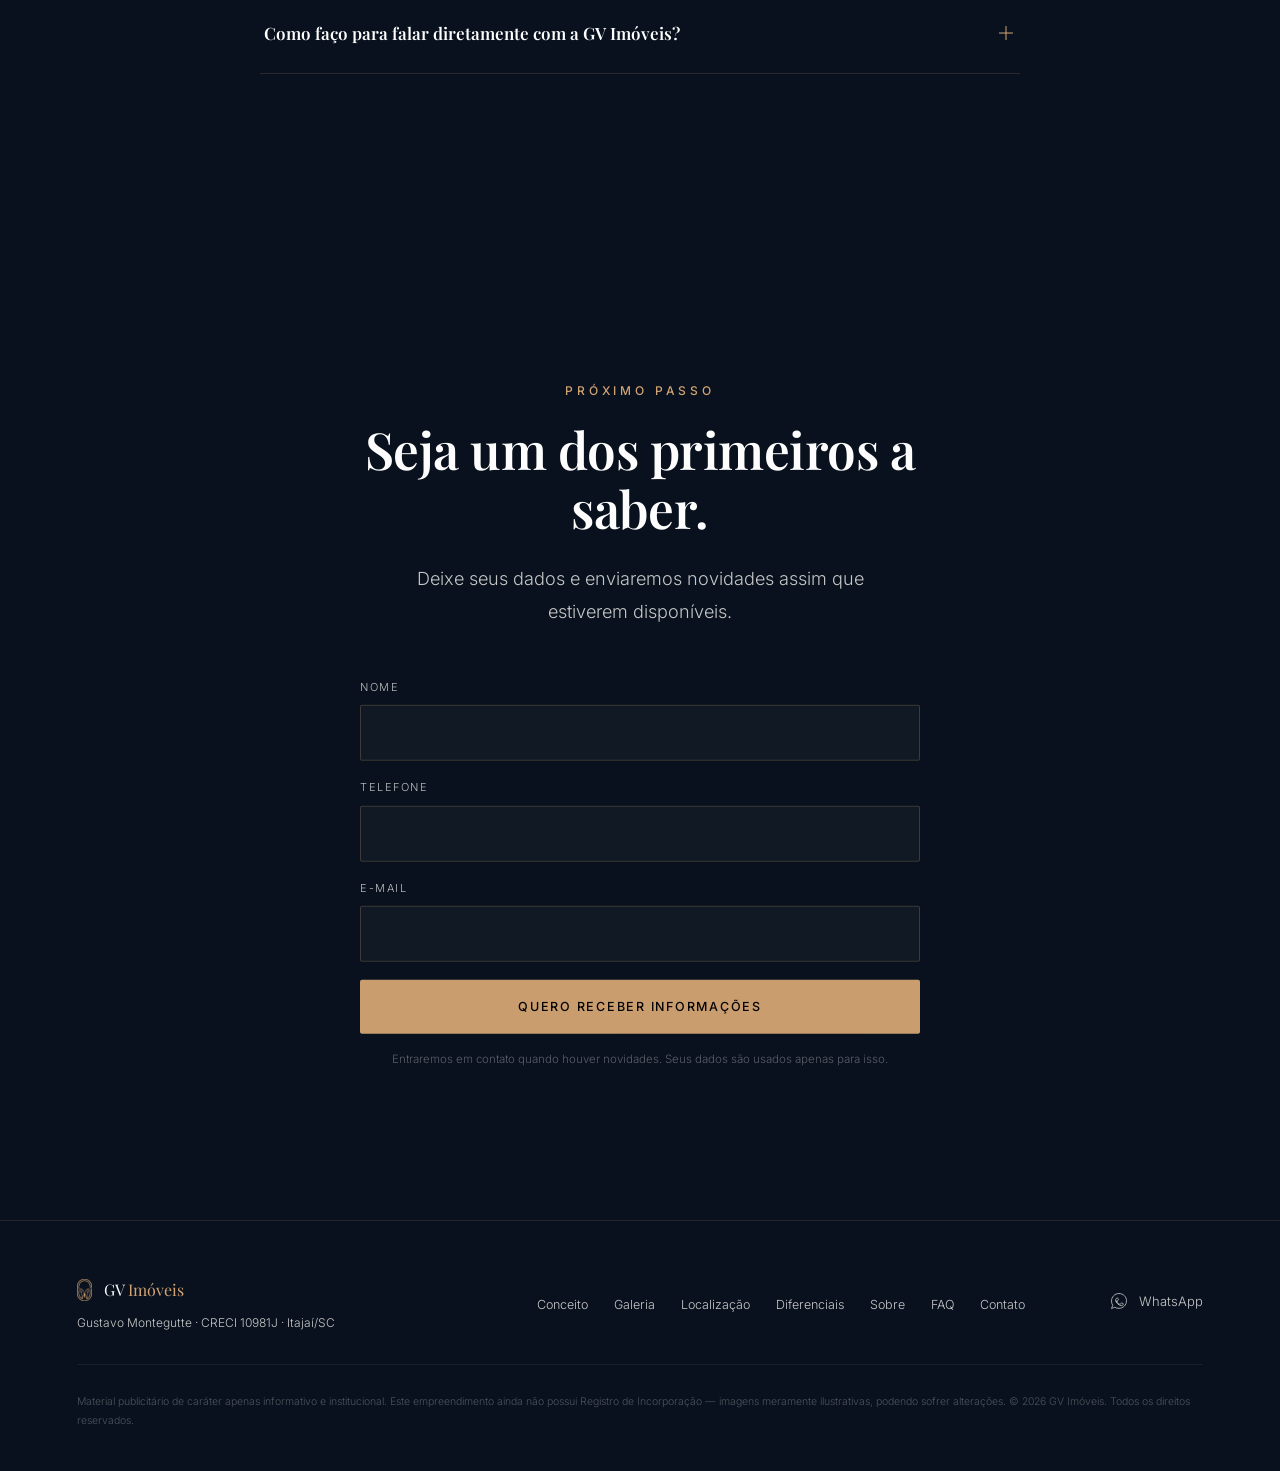
==== commit bad64517: "Enhance Lago di Como landing page: new sections, lightbox, floating WhatsApp - Add Localização secti" ====
--- a/landing/index.html
+++ b/landing/index.html
@@ -31,6 +31,7 @@
 <link rel="preload" href="assets/fonts/inter-var.woff2" as="font" type="font/woff2" crossorigin>
 <link rel="preload" href="assets/fonts/playfair-var.woff2" as="font" type="font/woff2" crossorigin>
 <link rel="preload" href="assets/images/hero.webp" as="image">
+<link rel="preconnect" href="https://www.googletagmanager.com">
 
 <!-- Styles -->
 <link rel="stylesheet" href="css/style.css">
@@ -64,12 +65,47 @@
   "address": { "@type": "PostalAddress", "addressLocality": "Itajaí", "addressRegion": "SC", "addressCountry": "BR" }
 }
 </script>
+<script type="application/ld+json">
+{
+  "@context": "https://schema.org",
+  "@type": "FAQPage",
+  "mainEntity": [
+    {
+      "@type": "Question",
+      "name": "Quando o Lago di Como será lançado oficialmente?",
+      "acceptedAnswer": { "@type": "Answer", "text": "Assim que o Registro de Incorporação for concluído. As informações completas — plantas, valores e prazo de entrega — serão divulgadas nesse momento." }
+    },
+    {
+      "@type": "Question",
+      "name": "Para que serve o cadastro nesta página?",
+      "acceptedAnswer": { "@type": "Answer", "text": "Serve para você ser avisado em primeira mão, por WhatsApp ou e-mail, assim que novas informações sobre o Lago di Como forem liberadas. Não há custo ou compromisso." }
+    },
+    {
+      "@type": "Question",
+      "name": "Quem é a GV Imóveis?",
+      "acceptedAnswer": { "@type": "Answer", "text": "A GV Imóveis é conduzida por Gustavo Montegutte, corretor de imóveis com CRECI 10981J, com atuação em Itajaí/SC. O atendimento é direto, sem intermediários." }
+    },
+    {
+      "@type": "Question",
+      "name": "As imagens desta página representam o projeto final?",
+      "acceptedAnswer": { "@type": "Answer", "text": "As imagens são ilustrativas e podem sofrer alterações. O projeto ainda está em fase de pré-lançamento, sem Registro de Incorporação." }
+    },
+    {
+      "@type": "Question",
+      "name": "Como faço para falar diretamente com a GV Imóveis?",
+      "acceptedAnswer": { "@type": "Answer", "text": "Use o botão de WhatsApp fixo na tela ou preencha o formulário de contato — a resposta é direta, sem intermediários." }
+    }
+  ]
+}
+</script>
 
 <script>document.documentElement.classList.remove('no-js');document.documentElement.classList.add('js');</script>
 </head>
 <body>
 
 <a href="#main" class="skip-link">Pular para o conteúdo</a>
+
+<div class="scroll-progress" id="scrollProgress" aria-hidden="true"></div>
 
 <!-- CUSTOM CURSOR -->
 <div class="cursor" aria-hidden="true">
@@ -92,8 +128,9 @@
 
     <nav class="navbar-nav" aria-label="Navegação principal">
       <a href="#conceito">Conceito</a>
+      <a href="#galeria">Galeria</a>
+      <a href="#localizacao">Localização</a>
       <a href="#diferenciais">Diferenciais</a>
-      <a href="#galeria">Galeria</a>
       <a href="#contato">Contato</a>
     </nav>
 
@@ -109,8 +146,9 @@
 <div class="mobile-menu" id="mobileMenu">
   <nav aria-label="Navegação mobile">
     <a href="#conceito">Conceito</a>
+    <a href="#galeria">Galeria</a>
+    <a href="#localizacao">Localização</a>
     <a href="#diferenciais">Diferenciais</a>
-    <a href="#galeria">Galeria</a>
     <a href="#contato">Contato</a>
   </nav>
   <a href="#contato" class="btn btn-gold">Quero conhecer</a>
@@ -133,10 +171,19 @@
       <p class="eyebrow reveal-fade" data-delay="0">GV Imóveis apresenta</p>
       <h1 class="hero-title" id="heroTitle">Lago di Como</h1>
       <p class="hero-tagline reveal-fade" data-delay="0.1">Arquitetura pensada para permanecer.</p>
+      <a href="#localizacao" class="hero-badge reveal-fade" data-delay="0.15">
+        <svg viewBox="0 0 24 24" fill="none" aria-hidden="true"><path d="M12 21s7-6.1 7-11.6C19 5.3 15.9 3 12 3S5 5.3 5 9.4C5 14.9 12 21 12 21Z" stroke="currentColor" stroke-width="1.3"/><circle cx="12" cy="9.4" r="2.6" stroke="currentColor" stroke-width="1.3"/></svg>
+        <span>Vila Operária · Itajaí/SC</span>
+      </a>
       <p class="hero-desc reveal-fade" data-delay="0.2">Um novo projeto residencial na Vila Operária, um dos endereços mais completos de Itajaí. Em breve, com todos os detalhes que essa conquista merece.</p>
-      <a href="#contato" class="btn btn-gold reveal-fade" data-delay="0.3">
-        <span>Quero conhecer</span>
-      </a>
+      <div class="hero-actions reveal-fade" data-delay="0.3">
+        <a href="#contato" class="btn btn-gold">
+          <span>Quero conhecer</span>
+        </a>
+        <a href="#galeria" class="btn btn-ghost">
+          <span>Ver o projeto</span>
+        </a>
+      </div>
     </div>
 
     <div class="scroll-indicator" aria-hidden="true">
@@ -171,29 +218,69 @@
 
     <div class="swiper gallery-swiper reveal-image">
       <div class="swiper-wrapper">
-        <div class="swiper-slide">
+        <div class="swiper-slide" data-lightbox-index="0">
           <picture>
             <source srcset="assets/images/gallery-1.webp" type="image/webp">
             <img src="assets/images/gallery-1.jpg" alt="Fachada do Lago di Como" loading="lazy">
           </picture>
           <span class="gallery-caption">A torre — imagem ilustrativa, sujeita a alterações</span>
+          <span class="gallery-zoom" aria-hidden="true"><svg viewBox="0 0 24 24" fill="none"><circle cx="10.5" cy="10.5" r="6.5" stroke="currentColor" stroke-width="1.4"/><path d="M15.2 15.2 21 21M10.5 7.5v6M7.5 10.5h6" stroke="currentColor" stroke-width="1.4" stroke-linecap="round"/></svg></span>
         </div>
-        <div class="swiper-slide">
+        <div class="swiper-slide" data-lightbox-index="1">
           <picture>
             <source srcset="assets/images/gallery-2.webp" type="image/webp">
             <img src="assets/images/gallery-2.jpg" alt="Entrada do Lago di Como" loading="lazy">
           </picture>
           <span class="gallery-caption">A entrada — imagem ilustrativa, sujeita a alterações</span>
+          <span class="gallery-zoom" aria-hidden="true"><svg viewBox="0 0 24 24" fill="none"><circle cx="10.5" cy="10.5" r="6.5" stroke="currentColor" stroke-width="1.4"/><path d="M15.2 15.2 21 21M10.5 7.5v6M7.5 10.5h6" stroke="currentColor" stroke-width="1.4" stroke-linecap="round"/></svg></span>
         </div>
-        <div class="swiper-slide">
+        <div class="swiper-slide" data-lightbox-index="2">
           <picture>
             <source srcset="assets/images/gallery-3.webp" type="image/webp">
             <img src="assets/images/gallery-3.jpg" alt="Fachada do Lago di Como ao entardecer" loading="lazy">
           </picture>
           <span class="gallery-caption">Os detalhes — imagem ilustrativa, sujeita a alterações</span>
+          <span class="gallery-zoom" aria-hidden="true"><svg viewBox="0 0 24 24" fill="none"><circle cx="10.5" cy="10.5" r="6.5" stroke="currentColor" stroke-width="1.4"/><path d="M15.2 15.2 21 21M10.5 7.5v6M7.5 10.5h6" stroke="currentColor" stroke-width="1.4" stroke-linecap="round"/></svg></span>
         </div>
       </div>
       <div class="swiper-pagination"></div>
+    </div>
+  </section>
+
+  <!-- LOCALIZAÇÃO -->
+  <section class="location" id="localizacao">
+    <div class="location-text">
+      <p class="eyebrow reveal-up">Localização</p>
+      <h2 class="reveal-up">Vila Operária: um bairro completo em Itajaí.</h2>
+      <p class="body-lg reveal-up">Consolidado e central, o bairro reúne no entorno boa parte do que a rotina pede — comércio, serviços, educação e vias de acesso rápido a outras regiões da cidade. O Lago di Como nasce nesse contexto: perto de tudo, sem abrir mão da tranquilidade.</p>
+
+      <ul class="location-list reveal-up">
+        <li>
+          <span class="location-icon" aria-hidden="true"><svg viewBox="0 0 32 32" fill="none"><path d="M6 13v13h20V13" stroke="currentColor" stroke-width="1.2"/><path d="M4 13l2.4-7h19.2l2.4 7" stroke="currentColor" stroke-width="1.2" stroke-linejoin="round"/><path d="M12 26v-7h8v7" stroke="currentColor" stroke-width="1.2"/></svg></span>
+          <div><h3>Comércio &amp; serviços</h3><p>Ampla oferta no entorno, para o dia a dia sem deslocamentos longos.</p></div>
+        </li>
+        <li>
+          <span class="location-icon" aria-hidden="true"><svg viewBox="0 0 32 32" fill="none"><path d="M16 6 4 11.5 16 17l12-5.5L16 6Z" stroke="currentColor" stroke-width="1.2" stroke-linejoin="round"/><path d="M9 14.5V21c0 2 3.1 4 7 4s7-2 7-4v-6.5" stroke="currentColor" stroke-width="1.2"/></svg></span>
+          <div><h3>Educação</h3><p>Escolas e opções de ensino nas proximidades.</p></div>
+        </li>
+        <li>
+          <span class="location-icon" aria-hidden="true"><svg viewBox="0 0 32 32" fill="none"><path d="M16 5v22M5 16h22" stroke="currentColor" stroke-width="1.4" stroke-linecap="round"/><rect x="7" y="7" width="18" height="18" rx="3" stroke="currentColor" stroke-width="1.2"/></svg></span>
+          <div><h3>Saúde</h3><p>Estrutura de atendimento acessível na região.</p></div>
+        </li>
+        <li>
+          <span class="location-icon" aria-hidden="true"><svg viewBox="0 0 32 32" fill="none"><path d="M4 21h24M6 21l2-8h16l2 8" stroke="currentColor" stroke-width="1.2" stroke-linejoin="round"/><circle cx="10" cy="24" r="1.8" stroke="currentColor" stroke-width="1.2"/><circle cx="22" cy="24" r="1.8" stroke="currentColor" stroke-width="1.2"/></svg></span>
+          <div><h3>Mobilidade</h3><p>Vias de acesso rápido a outras regiões de Itajaí.</p></div>
+        </li>
+      </ul>
+    </div>
+
+    <div class="location-map reveal-image">
+      <iframe
+        src="https://www.google.com/maps?q=Vila+Oper%C3%A1ria,+Itaja%C3%AD+-+SC&output=embed"
+        title="Mapa: Vila Operária, Itajaí - SC"
+        loading="lazy"
+        referrerpolicy="no-referrer-when-downgrade"
+        aria-label="Mapa da localização da Vila Operária em Itajaí"></iframe>
     </div>
   </section>
 
@@ -236,6 +323,78 @@
         <h3>Atendimento próximo</h3>
         <p>Fale diretamente com quem está à frente do projeto, sem intermediários.</p>
       </article>
+    </div>
+  </section>
+
+  <!-- SOBRE A GV IMÓVEIS -->
+  <section class="about" id="sobre">
+    <div class="about-panel reveal-image">
+      <img src="assets/images/brand/logo-mark-gold.png" alt="" class="about-mark">
+      <span class="about-rule" aria-hidden="true"></span>
+      <p class="about-signature">Gustavo Montegutte</p>
+      <p class="about-signature-role">Corretor de Imóveis — CRECI 10981J</p>
+    </div>
+
+    <div class="about-text">
+      <p class="eyebrow reveal-up">Quem conduz este projeto</p>
+      <h2 class="reveal-up">GV Imóveis: relação direta, do primeiro contato à entrega das chaves.</h2>
+      <p class="body-lg reveal-up">A GV Imóveis é conduzida por Gustavo Montegutte, com atuação em Itajaí/SC. O acompanhamento é direto e pessoal — sem intermediários, sem respostas automáticas — para que cada decisão sobre o Lago di Como seja tomada com clareza.</p>
+
+      <ul class="about-badges reveal-up">
+        <li>CRECI 10981J</li>
+        <li>Atendimento em Itajaí/SC</li>
+        <li>Contato direto por WhatsApp</li>
+      </ul>
+    </div>
+  </section>
+
+  <!-- FAQ -->
+  <section class="faq" id="faq">
+    <div class="faq-header">
+      <p class="eyebrow reveal-up">Perguntas frequentes</p>
+      <h2 class="reveal-up">O que você precisa saber.</h2>
+    </div>
+
+    <div class="faq-list reveal-up">
+      <details class="faq-item" name="faq">
+        <summary class="faq-question">
+          <span>Quando o Lago di Como será lançado oficialmente?</span>
+          <span class="faq-icon" aria-hidden="true"></span>
+        </summary>
+        <div class="faq-answer"><p>Assim que o Registro de Incorporação for concluído. As informações completas — plantas, valores e prazo de entrega — serão divulgadas nesse momento.</p></div>
+      </details>
+
+      <details class="faq-item" name="faq">
+        <summary class="faq-question">
+          <span>Para que serve o cadastro nesta página?</span>
+          <span class="faq-icon" aria-hidden="true"></span>
+        </summary>
+        <div class="faq-answer"><p>Serve para você ser avisado em primeira mão, por WhatsApp ou e-mail, assim que novas informações forem liberadas. Não há custo ou compromisso.</p></div>
+      </details>
+
+      <details class="faq-item" name="faq">
+        <summary class="faq-question">
+          <span>Quem é a GV Imóveis?</span>
+          <span class="faq-icon" aria-hidden="true"></span>
+        </summary>
+        <div class="faq-answer"><p>A GV Imóveis é conduzida por Gustavo Montegutte, corretor de imóveis com CRECI 10981J, com atuação em Itajaí/SC. O atendimento é direto, sem intermediários.</p></div>
+      </details>
+
+      <details class="faq-item" name="faq">
+        <summary class="faq-question">
+          <span>As imagens desta página representam o projeto final?</span>
+          <span class="faq-icon" aria-hidden="true"></span>
+        </summary>
+        <div class="faq-answer"><p>As imagens são ilustrativas e podem sofrer alterações. O projeto ainda está em fase de pré-lançamento, sem Registro de Incorporação.</p></div>
+      </details>
+
+      <details class="faq-item" name="faq">
+        <summary class="faq-question">
+          <span>Como faço para falar diretamente com a GV Imóveis?</span>
+          <span class="faq-icon" aria-hidden="true"></span>
+        </summary>
+        <div class="faq-answer"><p>Use o botão de WhatsApp fixo na tela ou preencha o formulário de contato — a resposta é direta, sem intermediários.</p></div>
+      </details>
     </div>
   </section>
 
@@ -266,7 +425,7 @@
         <button type="submit" class="btn btn-gold btn-block" id="formSubmit">
           <span>Quero receber informações</span>
         </button>
-        <p class="form-note">Entraremos em contato quando houver novidades.</p>
+        <p class="form-note">Entraremos em contato quando houver novidades. Seus dados são usados apenas para isso.</p>
       </form>
 
       <div class="contact-success" id="contactSuccess" role="status">
@@ -290,6 +449,16 @@
       <p>Gustavo Montegutte · CRECI 10981J · Itajaí/SC</p>
     </div>
 
+    <nav class="footer-links" aria-label="Links do site">
+      <a href="#conceito">Conceito</a>
+      <a href="#galeria">Galeria</a>
+      <a href="#localizacao">Localização</a>
+      <a href="#diferenciais">Diferenciais</a>
+      <a href="#sobre">Sobre</a>
+      <a href="#faq">FAQ</a>
+      <a href="#contato">Contato</a>
+    </nav>
+
     <div class="footer-contact">
       <a href="https://wa.me/5547999380391?text=Ol%C3%A1!%20Gostaria%20de%20receber%20informa%C3%A7%C3%B5es%20sobre%20o%20Lago%20di%20Como." target="_blank" rel="noopener" aria-label="Falar no WhatsApp">
         <svg viewBox="0 0 32 32" fill="none" aria-hidden="true"><path d="M16 4C9.4 4 4 9.4 4 16c0 2.5.7 4.9 2 6.9L4 28l5.3-2c1.9 1.1 4.1 1.7 6.7 1.7 6.6 0 12-5.4 12-12S22.6 4 16 4Z" stroke="currentColor" stroke-width="1.3"/><path d="M11 15.3c1.3 2.7 3 4.4 5.7 5.7.9.4 1.9 0 2.4-.9l.4-.7c.2-.4.7-.5 1.1-.3l2 1c.4.2.6.7.4 1.1-.7 1.5-2.2 2.4-3.9 2.2-3.7-.4-8-4.7-8.4-8.4-.2-1.7.7-3.2 2.2-3.9.4-.2.9 0 1.1.4l1 2c.2.4.1.9-.3 1.1l-.7.4c-.9.5-1.3 1.5-.9 2.4Z" stroke="currentColor" stroke-width="1.3"/></svg>
@@ -302,6 +471,29 @@
     </p>
   </div>
 </footer>
+
+<!-- FLOATING WHATSAPP -->
+<a href="https://wa.me/5547999380391?text=Ol%C3%A1!%20Gostaria%20de%20receber%20informa%C3%A7%C3%B5es%20sobre%20o%20Lago%20di%20Como."
+   class="floating-wa" id="floatingWa" target="_blank" rel="noopener" aria-label="Falar no WhatsApp">
+  <svg viewBox="0 0 32 32" fill="none" aria-hidden="true"><path d="M16 4C9.4 4 4 9.4 4 16c0 2.5.7 4.9 2 6.9L4 28l5.3-2c1.9 1.1 4.1 1.7 6.7 1.7 6.6 0 12-5.4 12-12S22.6 4 16 4Z" stroke="currentColor" stroke-width="1.3"/><path d="M11 15.3c1.3 2.7 3 4.4 5.7 5.7.9.4 1.9 0 2.4-.9l.4-.7c.2-.4.7-.5 1.1-.3l2 1c.4.2.6.7.4 1.1-.7 1.5-2.2 2.4-3.9 2.2-3.7-.4-8-4.7-8.4-8.4-.2-1.7.7-3.2 2.2-3.9.4-.2.9 0 1.1.4l1 2c.2.4.1.9-.3 1.1l-.7.4c-.9.5-1.3 1.5-.9 2.4Z" stroke="currentColor" stroke-width="1.3"/></svg>
+</a>
+
+<!-- LIGHTBOX -->
+<div class="lightbox" id="lightbox" role="dialog" aria-modal="true" aria-label="Visualização ampliada da imagem">
+  <button type="button" class="lightbox-close" id="lightboxClose" aria-label="Fechar">
+    <svg viewBox="0 0 24 24" fill="none"><path d="M5 5l14 14M19 5 5 19" stroke="currentColor" stroke-width="1.5" stroke-linecap="round"/></svg>
+  </button>
+  <button type="button" class="lightbox-nav lightbox-prev" id="lightboxPrev" aria-label="Imagem anterior">
+    <svg viewBox="0 0 24 24" fill="none"><path d="M15 5 8 12l7 7" stroke="currentColor" stroke-width="1.5" stroke-linecap="round" stroke-linejoin="round"/></svg>
+  </button>
+  <figure class="lightbox-figure">
+    <img src="" alt="" class="lightbox-img" id="lightboxImg">
+    <figcaption class="lightbox-caption" id="lightboxCaption"></figcaption>
+  </figure>
+  <button type="button" class="lightbox-nav lightbox-next" id="lightboxNext" aria-label="Próxima imagem">
+    <svg viewBox="0 0 24 24" fill="none"><path d="M9 5l7 7-7 7" stroke="currentColor" stroke-width="1.5" stroke-linecap="round" stroke-linejoin="round"/></svg>
+  </button>
+</div>
 
 <!-- VENDOR SCRIPTS (self-hosted) -->
 <script src="js/vendor/gsap.min.js"></script>
@@ -313,6 +505,7 @@
 <!-- APP SCRIPTS -->
 <script src="js/scroll.js"></script>
 <script src="js/slider.js"></script>
+<script src="js/lightbox.js"></script>
 <script src="js/animations.js"></script>
 <script src="js/app.js"></script>
 
--- a/landing/css/style.css
+++ b/landing/css/style.css
@@ -76,6 +76,12 @@
 }
 .skip-link:focus{ top: 16px; }
 
+/* ---- Scroll progress ---- */
+.scroll-progress{
+  position: fixed; top: 0; left: 0; height: 2px; width: 0%; z-index: 10002;
+  background: linear-gradient(90deg, var(--gold), #fff);
+}
+
 /* ---- Typography ---- */
 .eyebrow{
   font-family: var(--font-body);
@@ -230,12 +236,21 @@
 }
 .hero-tagline{
   font-family: var(--font-display); font-style: italic; font-weight: 400;
-  font-size: clamp(17px, 2vw, 22px); color: var(--gold); margin-bottom: 22px;
-}
+  font-size: clamp(17px, 2vw, 22px); color: var(--gold); margin-bottom: 18px;
+}
+.hero-badge{
+  display: inline-flex; align-items: center; gap: 8px; margin-bottom: 22px;
+  padding: 8px 16px; border: 1px solid rgba(212,165,116,0.35); border-radius: 999px;
+  font-size: 11.5px; letter-spacing: 0.1em; text-transform: uppercase; color: var(--text-secondary);
+  transition: border-color .3s, color .3s;
+}
+.hero-badge svg{ width: 14px; height: 14px; color: var(--gold); flex-shrink: 0; }
+.hero-badge:hover{ border-color: var(--gold); color: var(--white); }
 .hero-desc{
   font-size: 15px; color: var(--text-secondary); max-width: 460px; margin: 0 auto 44px;
   line-height: 1.85; font-weight: 300;
 }
+.hero-actions{ display: flex; align-items: center; justify-content: center; gap: 18px; flex-wrap: wrap; }
 .scroll-indicator{
   position: absolute; bottom: 36px; left: 50%; transform: translateX(-50%); z-index: 2;
   display: flex; flex-direction: column; align-items: center; gap: 10px;
@@ -268,6 +283,15 @@
 .gallery-swiper .swiper-slide::after{
   content: ''; position: absolute; inset: 0; background: linear-gradient(0deg, rgba(5,10,17,0.65) 0%, transparent 30%);
 }
+.gallery-zoom{
+  position: absolute; top: 24px; right: 24px; z-index: 2;
+  width: 38px; height: 38px; border-radius: 50%; color: var(--white);
+  border: 1px solid rgba(255,255,255,0.4); display: flex; align-items: center; justify-content: center;
+  opacity: 0; transform: scale(0.85); transition: opacity .3s var(--ease), transform .3s var(--ease), border-color .3s;
+}
+.gallery-zoom svg{ width: 17px; height: 17px; }
+.gallery-swiper .swiper-slide:hover .gallery-zoom,
+.gallery-swiper .swiper-slide:focus-visible .gallery-zoom{ opacity: 1; transform: scale(1); border-color: var(--gold); color: var(--gold); }
 .gallery-caption{
   display: block; position: absolute; left: 32px; bottom: 26px; z-index: 2;
   font-size: 12px; letter-spacing: 0.08em; color: rgba(255,255,255,0.85);
@@ -299,6 +323,76 @@
 .glass-card p{ font-size: 13.5px; color: var(--text-secondary); line-height: 1.8; }
 
 /* ==========================================================================
+   LOCALIZAÇÃO
+   ========================================================================== */
+.location{
+  display: grid; grid-template-columns: 1fr 1fr; align-items: center; gap: clamp(40px, 6vw, 100px);
+}
+.location-text h2{ margin-bottom: 22px; }
+.location-list{ margin-top: 32px; display: flex; flex-direction: column; gap: 22px; max-width: 480px; }
+.location-list li{ display: flex; align-items: flex-start; gap: 16px; }
+.location-icon{
+  flex-shrink: 0; width: 40px; height: 40px; border-radius: 50%; color: var(--gold);
+  border: 1px solid rgba(212,165,116,0.3); display: flex; align-items: center; justify-content: center;
+}
+.location-icon svg{ width: 19px; height: 19px; }
+.location-list h3{ font-size: 15.5px; margin-bottom: 4px; }
+.location-list p{ font-size: 13.5px; color: var(--text-secondary); line-height: 1.7; }
+.location-map{ aspect-ratio: 4/5; overflow: hidden; border-radius: 2px; border: 1px solid rgba(212,165,116,0.18); filter: grayscale(0.3) contrast(1.05); }
+.location-map iframe{ width: 100%; height: 100%; border: 0; display: block; }
+
+/* ==========================================================================
+   SOBRE A GV IMÓVEIS
+   ========================================================================== */
+.about{
+  display: grid; grid-template-columns: 1fr 1.15fr; align-items: center; gap: clamp(40px, 6vw, 100px);
+}
+.about-panel{
+  aspect-ratio: 4/5; border: 1px solid rgba(212,165,116,0.25); border-radius: 2px;
+  background: linear-gradient(160deg, rgba(212,165,116,0.08), transparent 60%), var(--bg-elevated);
+  display: flex; flex-direction: column; align-items: center; justify-content: center; text-align: center; padding: 40px;
+}
+.about-mark{ width: 56px; height: auto; margin-bottom: 28px; }
+.about-rule{ width: 40px; height: 1px; background: var(--gold-soft); margin-bottom: 22px; }
+.about-signature{ font-family: var(--font-display); font-size: 20px; margin-bottom: 6px; }
+.about-signature-role{ font-size: 12px; letter-spacing: 0.06em; color: var(--text-secondary); }
+.about-text h2{ margin-bottom: 22px; }
+.about-badges{ display: flex; flex-wrap: wrap; gap: 12px; margin-top: 28px; }
+.about-badges li{
+  font-size: 11.5px; letter-spacing: 0.06em; color: var(--text-secondary);
+  border: 1px solid rgba(212,165,116,0.25); border-radius: 999px; padding: 9px 18px;
+}
+
+/* ==========================================================================
+   FAQ
+   ========================================================================== */
+.faq-header{ max-width: 640px; margin: 0 auto 48px; text-align: center; }
+.faq-header .eyebrow{ margin-left: auto; margin-right: auto; }
+.faq-list{ max-width: 760px; margin: 0 auto; }
+.faq-item{ border-bottom: 1px solid rgba(212,165,116,0.16); }
+.faq-question{
+  cursor: pointer; list-style: none; padding: 26px 4px; display: flex; align-items: center;
+  justify-content: space-between; gap: 24px; font-family: var(--font-display); font-size: 17px; font-weight: 600;
+  -webkit-tap-highlight-color: transparent;
+}
+.faq-question::-webkit-details-marker{ display: none; }
+.faq-question::marker{ content: ''; }
+.faq-icon{
+  position: relative; flex-shrink: 0; width: 20px; height: 20px;
+}
+.faq-icon::before, .faq-icon::after{
+  content: ''; position: absolute; top: 50%; left: 50%; background: var(--gold);
+  transition: transform .35s var(--ease);
+}
+.faq-icon::before{ width: 14px; height: 1px; transform: translate(-50%, -50%); }
+.faq-icon::after{ width: 1px; height: 14px; transform: translate(-50%, -50%); }
+.faq-item[open] .faq-icon::after{ transform: translate(-50%, -50%) rotate(90deg); opacity: 0; }
+.faq-answer{ padding: 0 4px 26px; max-width: 640px; }
+.faq-answer p{ font-size: 14.5px; color: var(--text-secondary); line-height: 1.85; }
+.faq-item[open] .faq-answer{ animation: faqFadeIn .4s var(--ease); }
+@keyframes faqFadeIn{ from{ opacity: 0; transform: translateY(-6px); } to{ opacity: 1; transform: translateY(0); } }
+
+/* ==========================================================================
    CONTACT
    ========================================================================== */
 .contact-inner{ max-width: 560px; margin: 0 auto; text-align: center; }
@@ -347,6 +441,9 @@
 .footer-brand .footer-logo{ font-family: var(--font-display); font-size: 16px; }
 .footer-brand .footer-logo em{ font-style: normal; color: var(--gold); }
 .footer-brand p{ flex-basis: 100%; font-size: 12px; color: var(--text-secondary); margin-top: -2px; }
+.footer-links{ display: flex; flex-wrap: wrap; gap: 18px 26px; }
+.footer-links a{ font-size: 12.5px; color: var(--text-secondary); transition: color .3s; }
+.footer-links a:hover{ color: var(--gold); }
 .footer-contact a{
   display: inline-flex; align-items: center; gap: 10px; font-size: 13px; color: var(--text-secondary);
   transition: color .3s;
@@ -357,3 +454,43 @@
   flex-basis: 100%; font-size: 10.5px; line-height: 1.8; color: rgba(255,255,255,0.28);
   padding-top: 28px; margin-top: 8px; border-top: 1px solid rgba(255,255,255,0.06);
 }
+
+/* ==========================================================================
+   FLOATING WHATSAPP
+   ========================================================================== */
+.floating-wa{
+  position: fixed; right: 24px; bottom: 24px; z-index: 400;
+  width: 56px; height: 56px; border-radius: 50%; background: var(--gold); color: var(--black);
+  display: flex; align-items: center; justify-content: center;
+  box-shadow: 0 12px 30px -8px rgba(0,0,0,0.55);
+  opacity: 0; transform: translateY(16px) scale(0.9); pointer-events: none;
+  transition: opacity .4s var(--ease), transform .4s var(--ease);
+}
+.floating-wa.is-visible{ opacity: 1; transform: translateY(0) scale(1); pointer-events: auto; }
+.floating-wa svg{ width: 26px; height: 26px; }
+.floating-wa:hover{ animation: breathe 1.6s ease-in-out infinite; }
+
+/* ==========================================================================
+   LIGHTBOX
+   ========================================================================== */
+.lightbox{
+  position: fixed; inset: 0; z-index: 10001; background: rgba(5,10,17,0.94);
+  backdrop-filter: blur(6px); -webkit-backdrop-filter: blur(6px);
+  display: flex; align-items: center; justify-content: center;
+  opacity: 0; visibility: hidden; transition: opacity .35s var(--ease), visibility .35s var(--ease);
+}
+.lightbox.is-open{ opacity: 1; visibility: visible; }
+.lightbox-figure{ max-width: min(90vw, 900px); max-height: 85vh; text-align: center; }
+.lightbox-img{ max-width: 100%; max-height: 78vh; width: auto; height: auto; margin: 0 auto; border: 1px solid rgba(212,165,116,0.2); }
+.lightbox-caption{ margin-top: 18px; font-size: 12.5px; letter-spacing: 0.04em; color: var(--text-secondary); }
+.lightbox-close, .lightbox-nav{
+  position: fixed; color: var(--white); width: 46px; height: 46px; border-radius: 50%;
+  border: 1px solid rgba(255,255,255,0.25); display: flex; align-items: center; justify-content: center;
+  transition: border-color .3s, color .3s, background .3s;
+}
+.lightbox-close svg, .lightbox-nav svg{ width: 18px; height: 18px; }
+.lightbox-close:hover, .lightbox-nav:hover{ border-color: var(--gold); color: var(--gold); background: rgba(212,165,116,0.08); }
+.lightbox-close{ top: 28px; right: 28px; }
+.lightbox-prev{ left: 24px; top: 50%; transform: translateY(-50%); }
+.lightbox-next{ right: 24px; top: 50%; transform: translateY(-50%); }
+html.lightbox-locked{ overflow: hidden; }
--- a/landing/css/responsive.css
+++ b/landing/css/responsive.css
@@ -9,6 +9,12 @@
   .concept-media{ aspect-ratio: 16/10; order: -1; }
   .glass-grid{ grid-template-columns: repeat(2, 1fr); }
   .navbar-nav{ gap: 26px; margin-left: 36px; }
+
+  .location{ grid-template-columns: 1fr; }
+  .location-map{ aspect-ratio: 16/10; }
+
+  .about{ grid-template-columns: 1fr; }
+  .about-panel{ aspect-ratio: 16/9; order: -1; max-width: 420px; margin: 0 auto; }
 }
 
 /* ---- Mobile ---- */
@@ -41,6 +47,22 @@
 
   .cursor{ display: none; }
   body{ cursor: auto; }
+
+  .hero-actions{ flex-direction: column; width: 100%; }
+  .hero-actions .btn{ width: 100%; }
+
+  .location-list li{ align-items: center; }
+  .about-panel{ padding: 30px; }
+
+  .faq-question{ font-size: 15.5px; gap: 16px; }
+
+  .floating-wa{ right: 16px; bottom: 16px; width: 50px; height: 50px; }
+  .floating-wa svg{ width: 23px; height: 23px; }
+
+  .lightbox-close{ top: 16px; right: 16px; width: 40px; height: 40px; }
+  .lightbox-prev{ left: 8px; }
+  .lightbox-next{ right: 8px; }
+  .lightbox-nav{ width: 40px; height: 40px; }
 }
 
 /* ---- Small mobile ---- */
